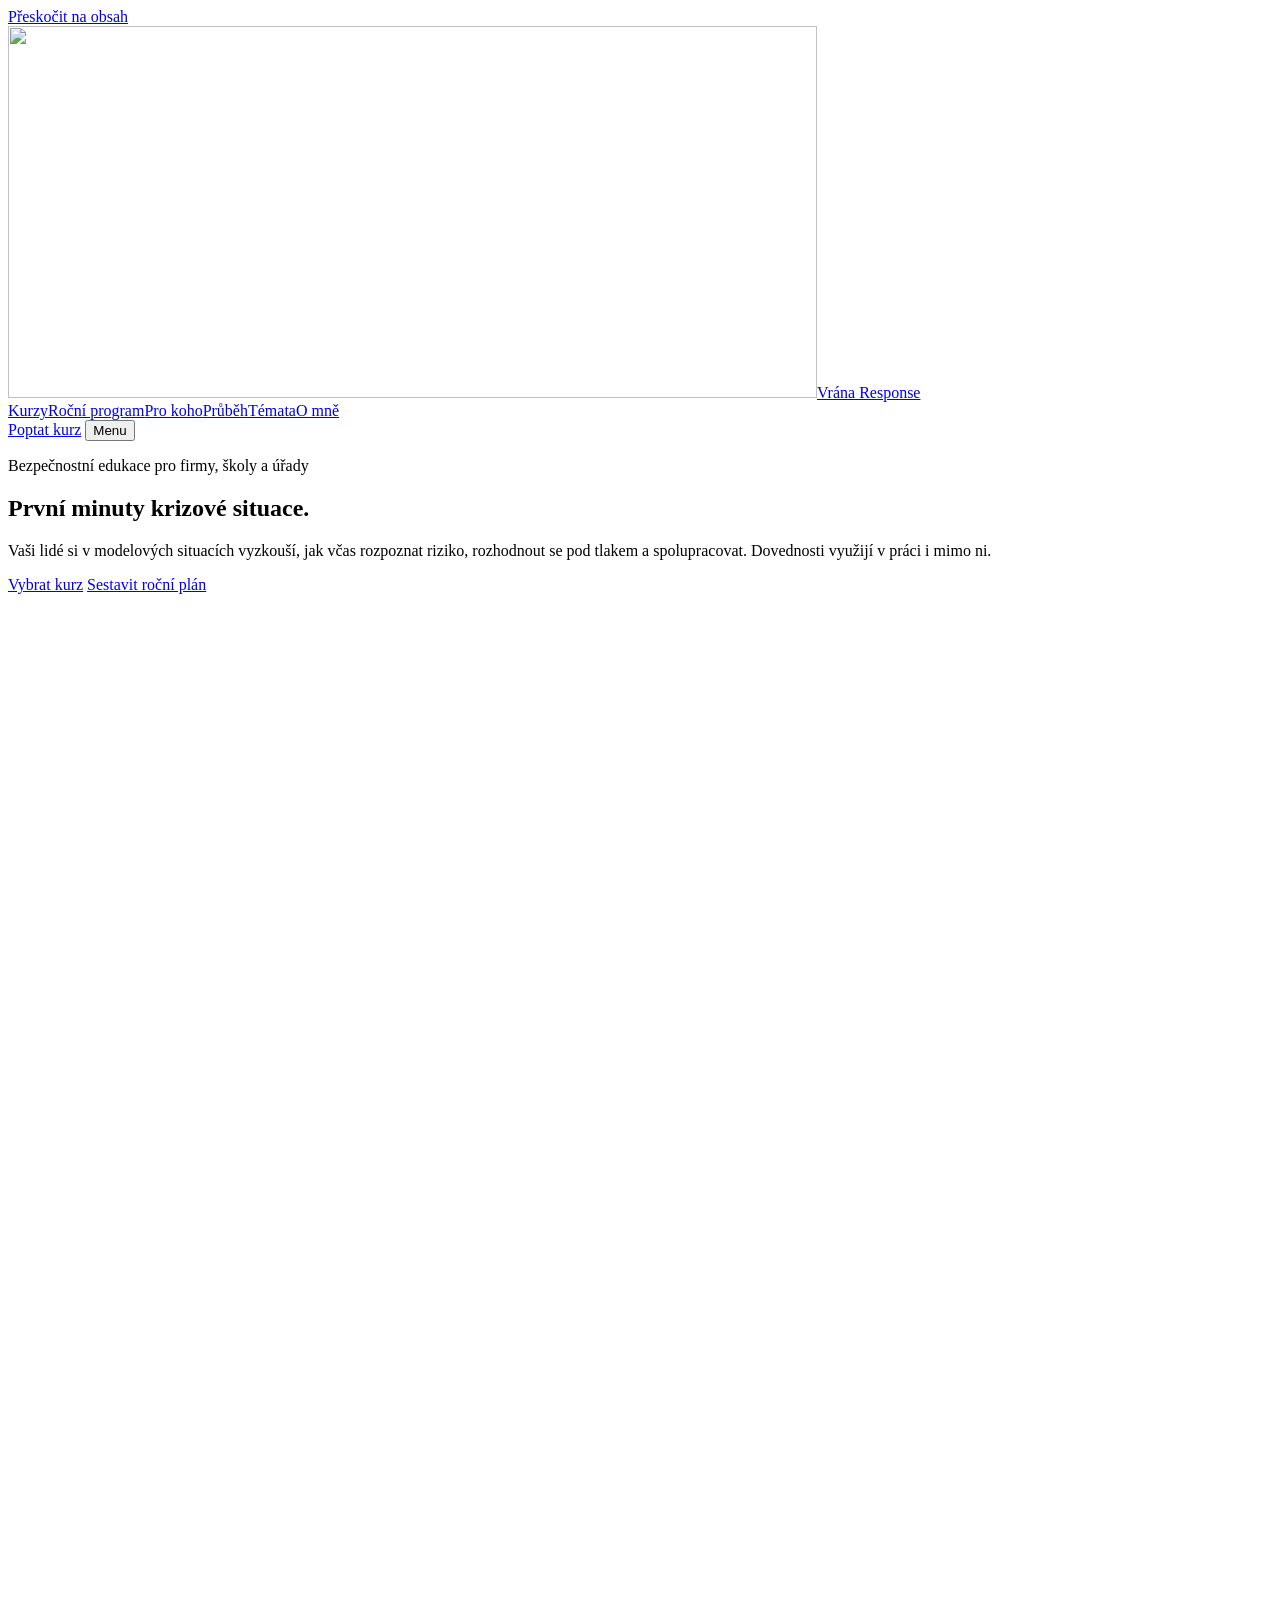
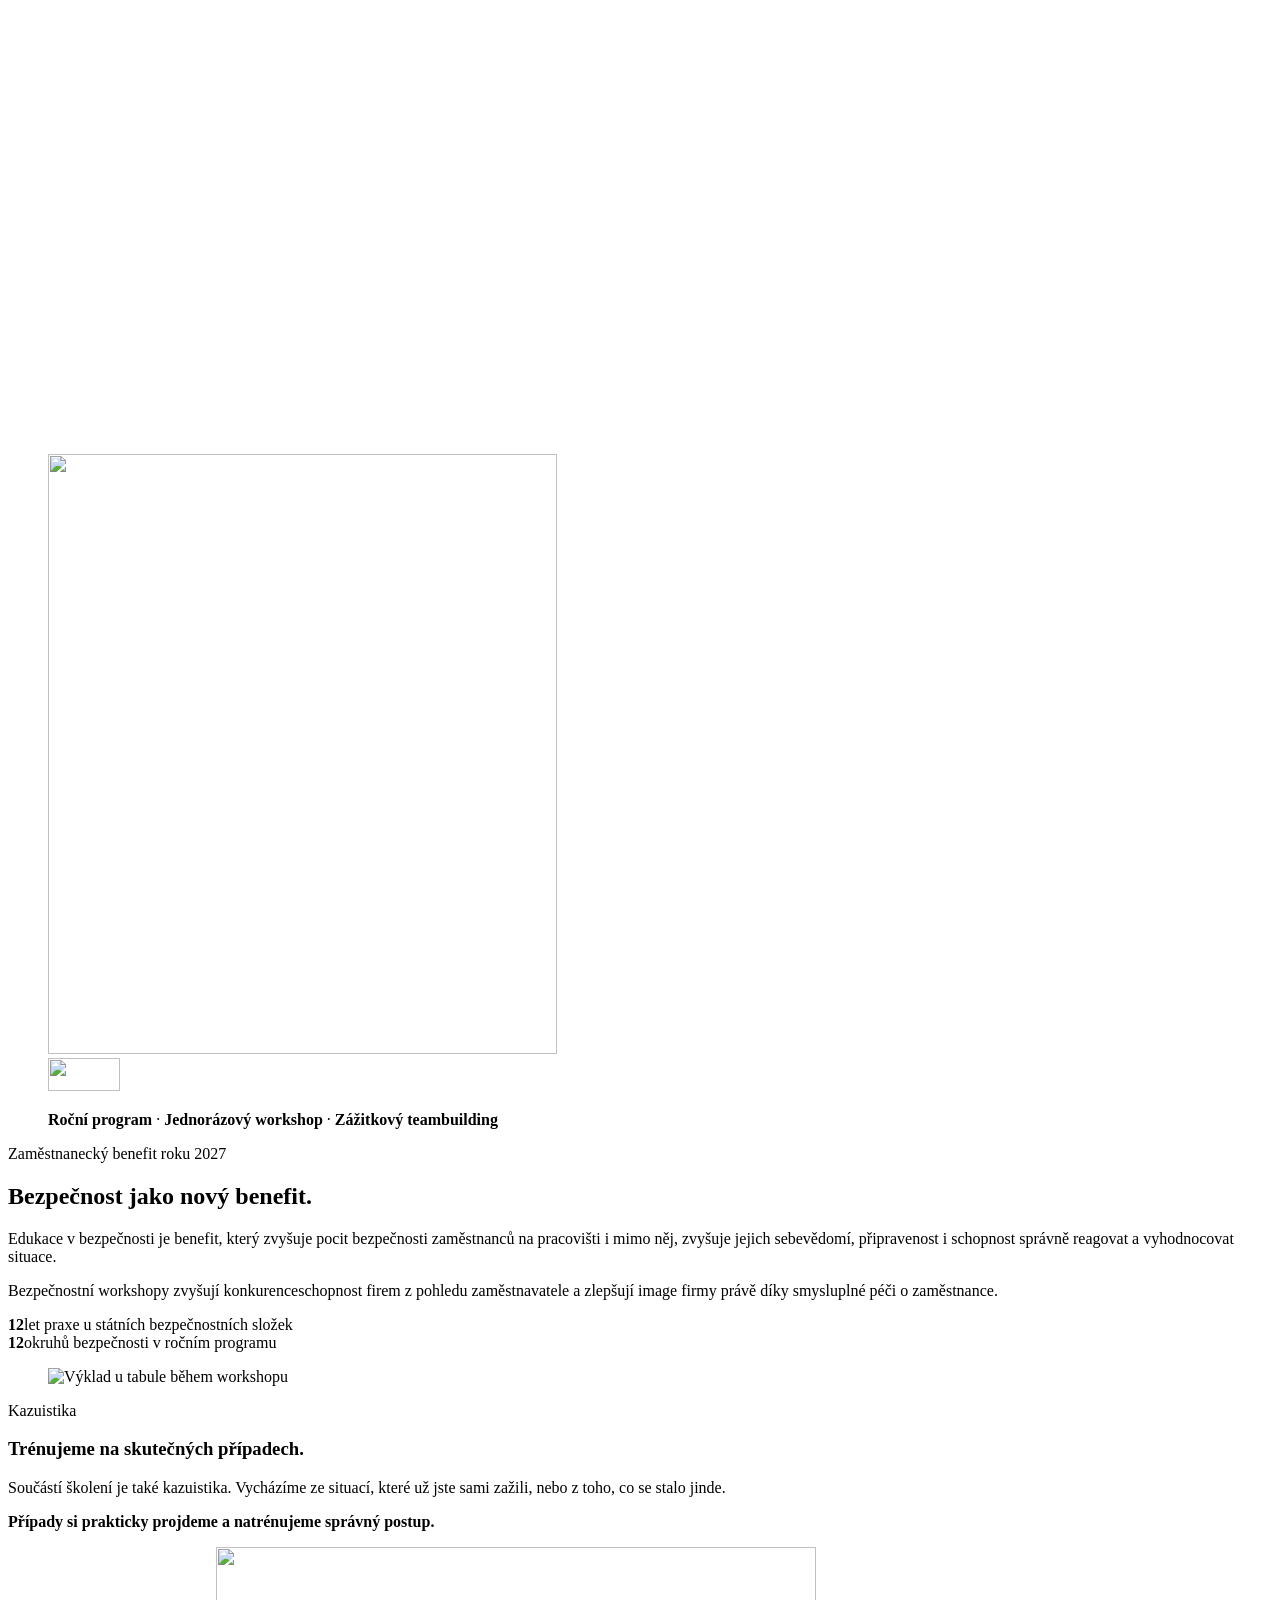
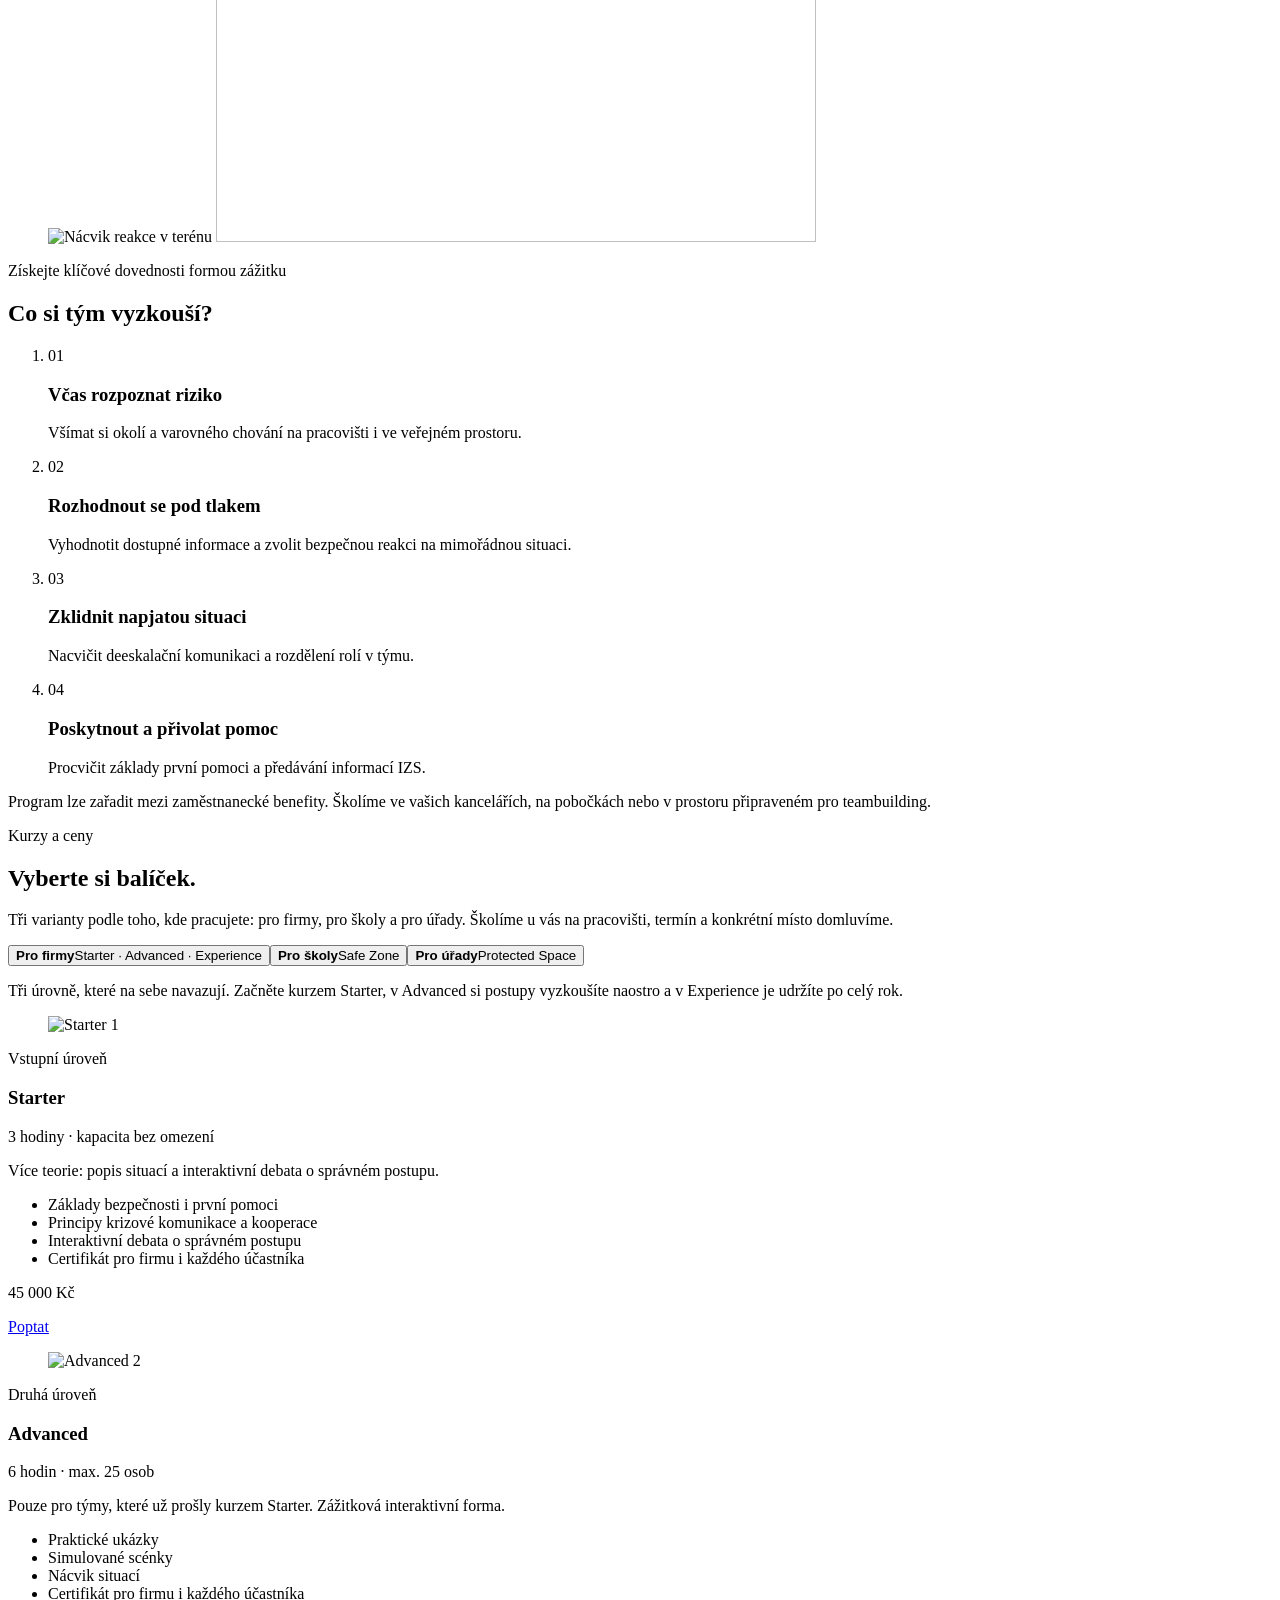
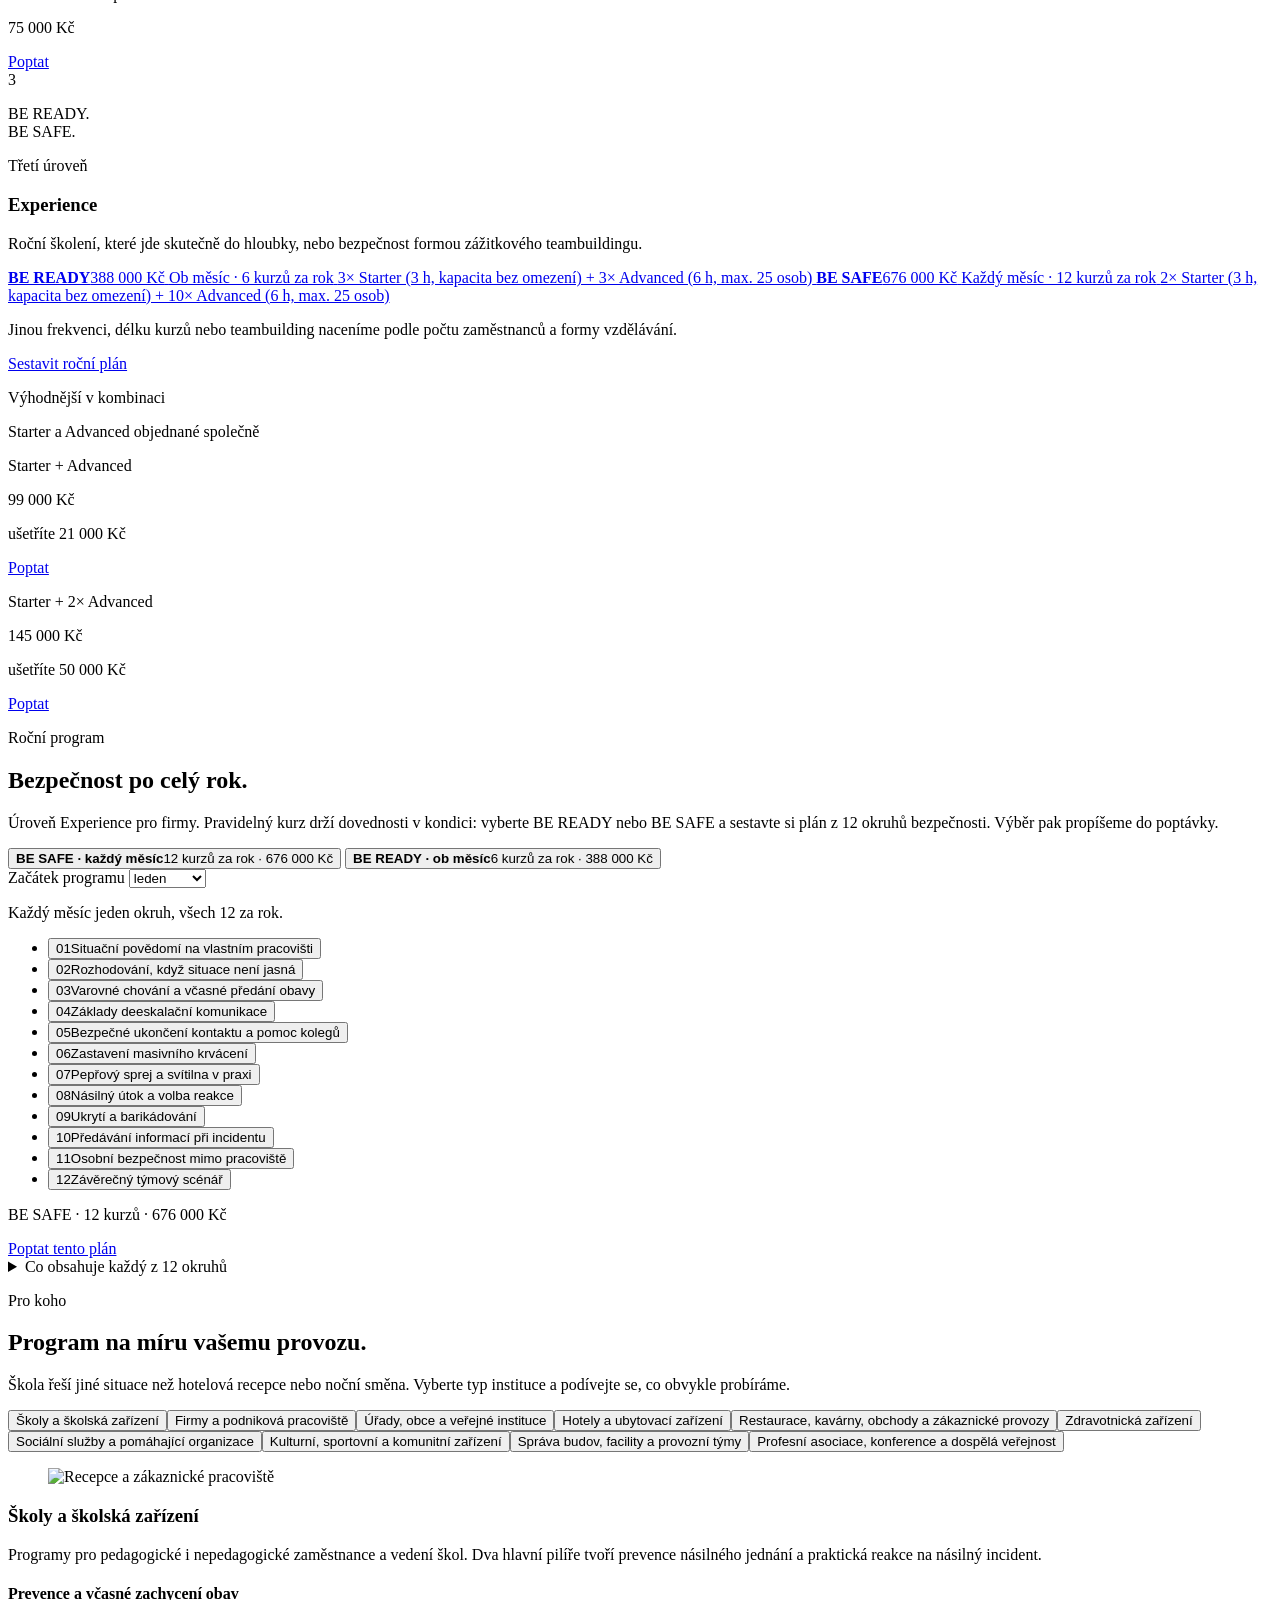
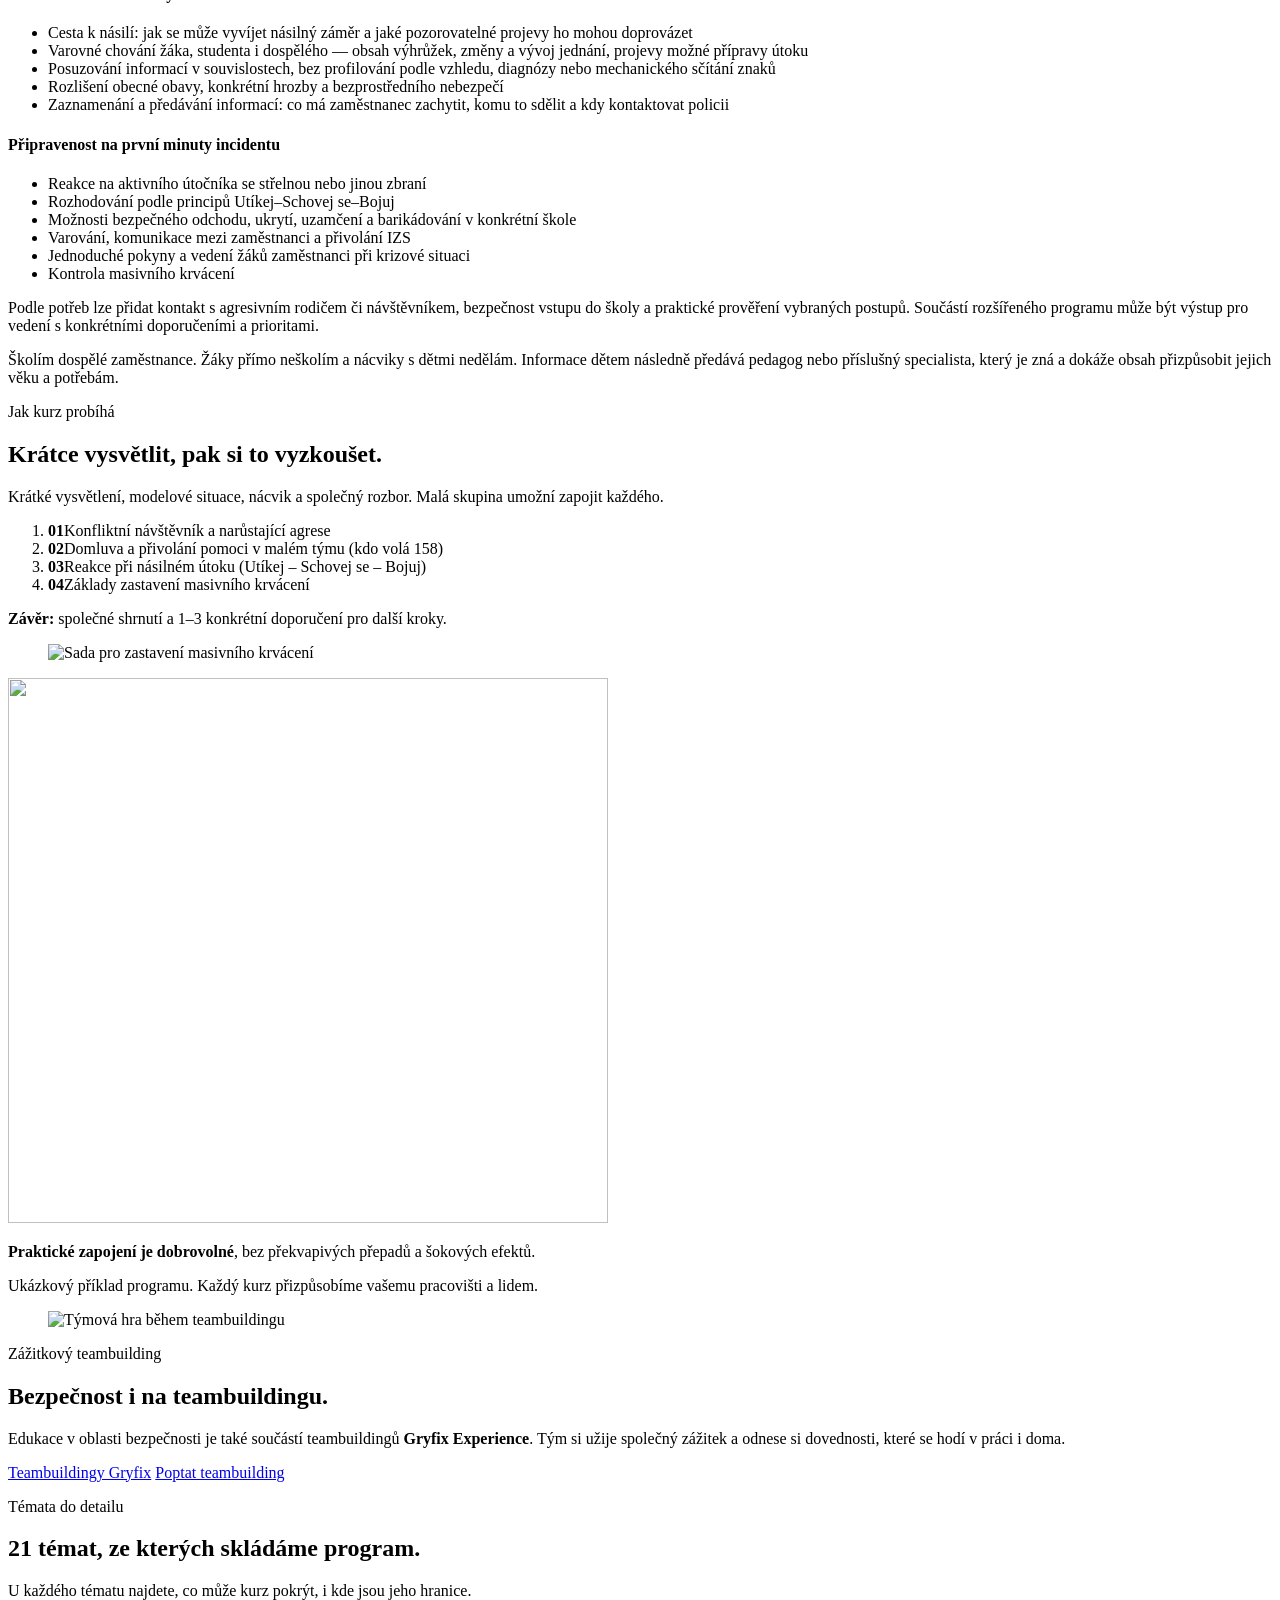
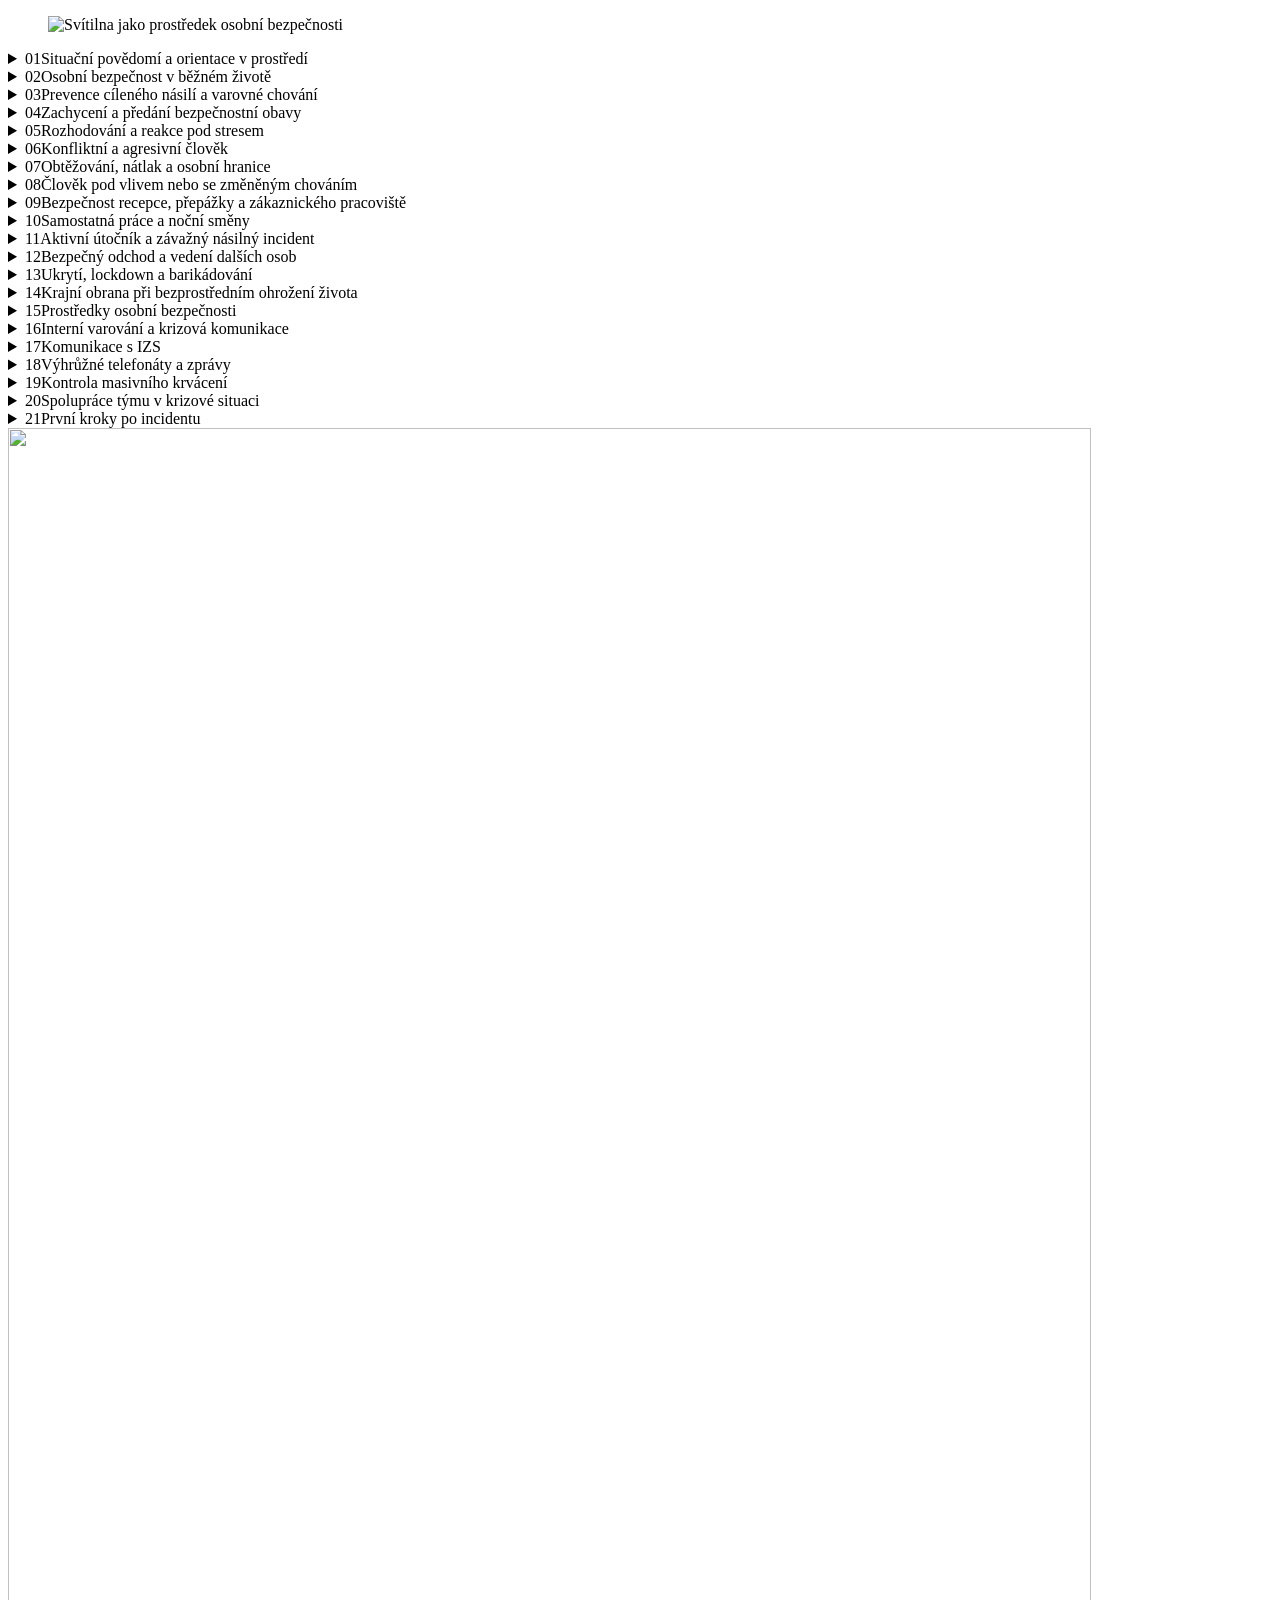
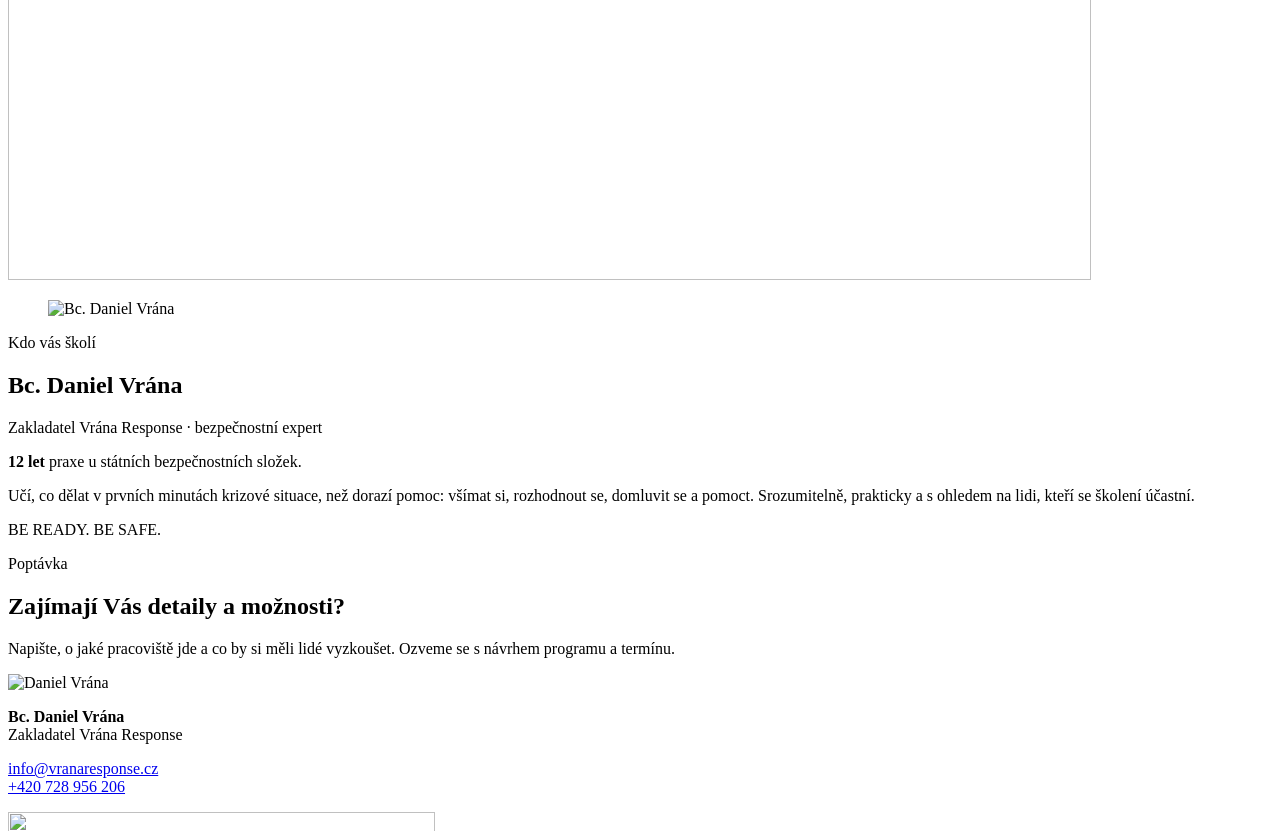
==== index.html @ fc4e44df "build 2026-11-21 16:36" ====
<!doctype html>
<html lang="cs">
<head>
<meta charset="utf-8">
<meta name="viewport" content="width=device-width, initial-scale=1">
<title>Vrána Response – bezpečnostní workshopy pro firmy, školy a úřady</title>
<meta name="description" content="Bezpečnostní workshopy a roční programy pro firmy, školy a úřady. Daniel Vrána, 12 let u státních bezpečnostních složek. První minuty krizové situace.">
<meta name="robots" content="noindex, nofollow">
<meta name="theme-color" content="#13284A">
<link rel="canonical" href="https://webhunter-navrhy.github.io/vrana-response/">
<meta property="og:type" content="website">
<meta property="og:locale" content="cs_CZ">
<meta property="og:title" content="Vrána Response – bezpečnostní workshopy pro firmy, školy a úřady">
<meta property="og:description" content="Bezpečnostní workshopy a roční programy pro firmy, školy a úřady. Daniel Vrána, 12 let u státních bezpečnostních složek. První minuty krizové situace.">
<meta property="og:url" content="https://webhunter-navrhy.github.io/vrana-response/">
<meta property="og:image" content="https://webhunter-navrhy.github.io/vrana-response/og.jpg">
<meta property="og:image:width" content="1200"><meta property="og:image:height" content="630">
<meta name="twitter:card" content="summary_large_image">
<link rel="preload" href="/vrana-response/fonts/bigshoulders-latin.woff2" as="font" type="font/woff2" crossorigin>
<link rel="preload" href="/vrana-response/fonts/bigshoulders-latin-ext.woff2" as="font" type="font/woff2" crossorigin>
<link rel="stylesheet" href="/vrana-response/css/style.css?v=35c89557ce">
<link rel="icon" href="/vrana-response/img/orlice-navy.svg" type="image/svg+xml">

<script type="application/ld+json">{"@context": "https://schema.org", "@type": "ProfessionalService", "name": "Vrána Response", "url": "https://webhunter-navrhy.github.io/vrana-response/", "description": "Bezpečnostní workshopy a roční programy pro firmy, školy a úřady. Daniel Vrána, 12 let u státních bezpečnostních složek. První minuty krizové situace.", "telephone": "+420 728 956 206", "email": "info@vranaresponse.cz", "logo": "https://webhunter-navrhy.github.io/vrana-response/img/logo.svg", "image": "https://webhunter-navrhy.github.io/vrana-response/og.jpg"}</script>
</head>
<body>
<a class="skip" href="#obsah">Přeskočit na obsah</a>
<header class="hlavicka">
  <div class="hlavicka-pruh">
    <a href="/vrana-response/" class="logo" aria-label="Vrána Response – úvod"><img src="/vrana-response/img/orlice-navy.svg" alt="" width="809" height="372"><span class="logo-nazev">Vrána Response</span></a>
    <nav class="menu" id="menu" aria-label="Hlavní">
      <a href="#kurzy">Kurzy</a><a href="#rocni-program">Roční program</a><a href="#pro-koho">Pro koho</a><a href="#prubeh">Průběh</a><a href="#temata">Témata</a><a href="#daniel">O mně</a>
    </nav>
    <a class="tl tl-mini" href="#poptavka"><span>Poptat kurz</span><i aria-hidden="true"></i></a>
    <button class="menu-tl" aria-expanded="false" aria-controls="menu"><span></span><span></span><span class="sr">Menu</span></button>
  </div>
</header>
<main id="obsah">



<section class="uvod">
  <div class="wrap uvod-mrizka">
    <div class="uvod-text">
      <p class="stitek">Bezpečnostní edukace pro firmy, školy a úřady</p>
      <h1>První minuty krizové situace<span class="tecka">.</span></h1>
      <p class="perex">Vaši lidé si v modelových situacích vyzkouší, jak včas rozpoznat riziko, rozhodnout se pod tlakem a&nbsp;spolupracovat. Dovednosti využijí v práci i mimo ni.</p>
      <div class="tlacitka">
        <a class="tl" href="#kurzy"><span>Vybrat kurz</span><i aria-hidden="true"></i></a>
        <a class="tl tl-obrys" href="#rocni-program"><span>Sestavit roční plán</span><i aria-hidden="true"></i></a>
      </div>
    </div>
    <figure class="uvod-foto">
      <img src="/vrana-response/img/skupina-nacvik-1920.webp" srcset="/vrana-response/img/skupina-nacvik-640.webp 640w, /vrana-response/img/skupina-nacvik-1280.webp 1280w, /vrana-response/img/skupina-nacvik-1920.webp 1920w" sizes="(min-width: 980px) 52vw, 100vw" width="1920" height="1440" alt="Skupina zaměstnanců při nácviku krizové situace" loading="eager" fetchpriority="high" decoding="async">
      <img class="uvod-sipka" src="/vrana-response/img/sipka-limetka.webp" alt="" width="509" height="600">
      <figcaption class="uvod-karta">
        <img src="/vrana-response/img/orlice.svg" alt="" width="72" height="33">
        <p><b>Roční program</b> · <b>Jednorázový workshop</b> · <b>Zážitkový teambuilding</b></p>
      </figcaption>
    </figure>
  </div>
</section>


<section class="benefit" id="benefit">
  <div class="wrap">
    <div class="benefit-mrizka">
      <div>
        <p class="stitek">Zaměstnanecký benefit roku 2027</p>
        <h2>Bezpečnost jako nový benefit<span class="tecka">.</span></h2>
      </div>
      <div class="benefit-text">
        <p>Edukace v bezpečnosti je benefit, který zvyšuje pocit bezpečnosti zaměstnanců na pracovišti i&nbsp;mimo něj, zvyšuje jejich sebevědomí, připravenost i&nbsp;schopnost správně reagovat a&nbsp;vyhodnocovat situace.</p>
        <p>Bezpečnostní workshopy zvyšují konkurenceschopnost firem z&nbsp;pohledu zaměstnavatele a&nbsp;zlepšují image firmy právě díky smysluplné péči o&nbsp;zaměstnance.</p>
      </div>
    </div>
    <div class="pruh">
      <div class="pruh-cislo"><b>12</b><span>let praxe u&nbsp;státních bezpečnostních složek</span></div>
      <div class="pruh-cislo"><b>12</b><span>okruhů bezpečnosti v&nbsp;ročním programu</span></div>
      <figure class="pruh-foto"><img src="/vrana-response/img/workshop-tabule-1920.webp" srcset="/vrana-response/img/workshop-tabule-640.webp 640w, /vrana-response/img/workshop-tabule-1280.webp 1280w, /vrana-response/img/workshop-tabule-1920.webp 1920w" sizes="(min-width: 980px) 30vw, 100vw" width="1920" height="1080" alt="Výklad u tabule během workshopu" loading="lazy" decoding="async"></figure>
    </div>
    <div class="kazuistika">
      <div class="kazuistika-hlava">
        <p class="stitek">Kazuistika</p>
        <h3>Trénujeme na skutečných případech<span class="tecka">.</span></h3>
      </div>
      <div class="kazuistika-text">
        <p>Součástí školení je také kazuistika. Vycházíme ze situací, které už jste sami zažili, nebo z&nbsp;toho, co se stalo jinde.</p>
        <p><b>Případy si prakticky projdeme a&nbsp;natrénujeme správný postup.</b></p>
      </div>
  </div>
</section>


<section class="tym">
  <div class="wrap tym-mrizka">
    <figure class="tym-foto">
      <img src="/vrana-response/img/venku-nacvik-1920.webp" srcset="/vrana-response/img/venku-nacvik-640.webp 640w, /vrana-response/img/venku-nacvik-1280.webp 1280w, /vrana-response/img/venku-nacvik-1920.webp 1920w" sizes="(min-width: 980px) 44vw, 100vw" width="1920" height="1280" alt="Nácvik reakce v terénu" loading="lazy" decoding="async">
      <img class="tym-kridlo" src="/vrana-response/img/kridlo.webp" alt="" width="600" height="295">
    </figure>
    <div class="tym-text">
      <p class="stitek">Získejte klíčové dovednosti formou zážitku</p>
      <h2>Co si tým vyzkouší?</h2>
      <ol class="ukoly">
        <li><span class="ukol-c">01</span><div><h3>Včas rozpoznat riziko</h3><p>Všímat si okolí a&nbsp;varovného chování na pracovišti i&nbsp;ve veřejném prostoru.</p></div></li>
        <li><span class="ukol-c">02</span><div><h3>Rozhodnout se pod tlakem</h3><p>Vyhodnotit dostupné informace a&nbsp;zvolit bezpečnou reakci na mimořádnou situaci.</p></div></li>
        <li><span class="ukol-c">03</span><div><h3>Zklidnit napjatou situaci</h3><p>Nacvičit deeskalační komunikaci a&nbsp;rozdělení rolí v&nbsp;týmu.</p></div></li>
        <li><span class="ukol-c">04</span><div><h3>Poskytnout a přivolat pomoc</h3><p>Procvičit základy první pomoci a&nbsp;předávání informací IZS.</p></div></li>
      </ol>
      <p class="pozn">Program lze zařadit mezi zaměstnanecké benefity. Školíme ve vašich kancelářích, na pobočkách nebo v&nbsp;prostoru připraveném pro teambuilding.</p>
    </div>
  </div>
</section>


<section class="kurzy" id="kurzy">
  <div class="wrap">
    <div class="hlava-sekce">
      <div>
        <p class="stitek">Kurzy a ceny</p>
        <h2>Vyberte si balíček<span class="tecka">.</span></h2>
      </div>
      <p>Tři varianty podle toho, kde pracujete: pro firmy, pro školy a&nbsp;pro úřady. Školíme u&nbsp;vás na pracovišti, termín a&nbsp;konkrétní místo domluvíme.</p>
    </div>

    <div class="varianty" role="tablist" aria-label="Pro koho je balíček">
      <button type="button" role="tab" id="vt-firmy" aria-controls="vp-firmy" aria-selected="true" ><b>Pro firmy</b><span>Starter · Advanced · Experience</span></button><button type="button" role="tab" id="vt-skoly" aria-controls="vp-skoly" aria-selected="false" tabindex="-1"><b>Pro školy</b><span>Safe Zone</span></button><button type="button" role="tab" id="vt-urady" aria-controls="vp-urady" aria-selected="false" tabindex="-1"><b>Pro úřady</b><span>Protected Space</span></button>
    </div>

    
    <div class="varianta" role="tabpanel" id="vp-firmy" aria-labelledby="vt-firmy" >
      
      <p class="varianta-uvod">Tři úrovně, které na sebe navazují. Začněte kurzem Starter, v Advanced si postupy vyzkoušíte naostro a v Experience je udržíte po celý rok.</p>
      <div class="balicky">
        
        <article class="balicek">
          <figure class="balicek-foto">
            <img src="/vrana-response/img/workshop-flipchart-1920.webp" srcset="/vrana-response/img/workshop-flipchart-640.webp 640w, /vrana-response/img/workshop-flipchart-1280.webp 1280w, /vrana-response/img/workshop-flipchart-1920.webp 1920w" sizes="(min-width: 980px) 31vw, (min-width: 700px) 50vw, 100vw" width="1920" height="1440" alt="Starter" loading="lazy" decoding="async">
            <span class="balicek-kod">1</span>
          </figure>
          <div class="balicek-telo">
            <p class="balicek-uroven">Vstupní úroveň</p>
            <h3>Starter</h3>
            <p class="balicek-delka">3 hodiny · kapacita bez omezení</p>
            <p>Více teorie: popis situací a interaktivní debata o správném postupu.</p>
            <ul><li>Základy bezpečnosti i první pomoci</li><li>Principy krizové komunikace a kooperace</li><li>Interaktivní debata o správném postupu</li><li>Certifikát pro firmu i každého účastníka</li></ul>
            <div class="balicek-pata">
              <p class="cena">45 000&nbsp;Kč</p>
              <a class="tl tl-mini" href="#poptavka" data-zajem="Firmy · Starter"><span>Poptat</span><i aria-hidden="true"></i></a>
            </div>
          </div>
        </article>
        
        <article class="balicek">
          <figure class="balicek-foto">
            <img src="/vrana-response/img/nacvik-kpr-1920.webp" srcset="/vrana-response/img/nacvik-kpr-640.webp 640w, /vrana-response/img/nacvik-kpr-1280.webp 1280w, /vrana-response/img/nacvik-kpr-1920.webp 1920w" sizes="(min-width: 980px) 31vw, (min-width: 700px) 50vw, 100vw" width="1920" height="1440" alt="Advanced" loading="lazy" decoding="async">
            <span class="balicek-kod">2</span>
          </figure>
          <div class="balicek-telo">
            <p class="balicek-uroven">Druhá úroveň</p>
            <h3>Advanced</h3>
            <p class="balicek-delka">6 hodin · max. 25 osob</p>
            <p>Pouze pro týmy, které už prošly kurzem Starter. Zážitková interaktivní forma.</p>
            <ul><li>Praktické ukázky</li><li>Simulované scénky</li><li>Nácvik situací</li><li>Certifikát pro firmu i každého účastníka</li></ul>
            <div class="balicek-pata">
              <p class="cena">75 000&nbsp;Kč</p>
              <a class="tl tl-mini" href="#poptavka" data-zajem="Firmy · Advanced"><span>Poptat</span><i aria-hidden="true"></i></a>
            </div>
          </div>
        </article>
        
        
        <article class="balicek balicek-hlavni">
          <div class="balicek-deska">
            <span class="balicek-kod">3</span>
            <p class="deska-heslo">BE READY.<br><span>BE SAFE.</span></p>
          </div>
          <div class="balicek-telo">
            <p class="balicek-uroven">Třetí úroveň</p>
            <h3>Experience</h3>
            <p>Roční školení, které jde skutečně do hloubky, nebo bezpečnost formou zážitkového teambuildingu.</p>
            <div class="rocni-programy">
              
              <a class="rp" href="#rocni-program" data-zajem="Roční školení BE READY" data-rezim-cil="6">
                <span class="rp-hlava"><b>BE READY</b><span class="rp-cena">388 000&nbsp;Kč</span></span>
                <span class="rp-tempo">Ob měsíc · 6 kurzů za rok</span>
                <span class="rp-slozeni">3× Starter (3 h, kapacita bez omezení) + 3× Advanced (6 h, max. 25 osob)</span>
              </a>
              
              <a class="rp" href="#rocni-program" data-zajem="Roční školení BE SAFE" data-rezim-cil="12">
                <span class="rp-hlava"><b>BE SAFE</b><span class="rp-cena">676 000&nbsp;Kč</span></span>
                <span class="rp-tempo">Každý měsíc · 12 kurzů za rok</span>
                <span class="rp-slozeni">2× Starter (3 h, kapacita bez omezení) + 10× Advanced (6 h, max. 25 osob)</span>
              </a>
              
            </div>
            <p class="balicek-pozn">Jinou frekvenci, délku kurzů nebo teambuilding naceníme podle počtu zaměstnanců a formy vzdělávání.</p>
            <div class="balicek-pata">
              <a class="tl tl-mini tl-tmave" href="#rocni-program"><span>Sestavit roční plán</span><i aria-hidden="true"></i></a>
            </div>
          </div>
        </article>
      </div>
      <div class="kombinace">
        <div class="kombinace-hlava">
          <p class="kombinace-nadpis">Výhodnější v&nbsp;kombinaci</p>
          <p>Starter a&nbsp;Advanced objednané společně</p>
        </div>
        
        <div class="kombinace-polozka">
          <p class="kombinace-nazev">Starter + Advanced</p>
          <p class="cena">99 000&nbsp;Kč</p>
          <p class="kombinace-uspora">ušetříte 21 000&nbsp;Kč</p>
          <a class="tl tl-mini tl-tmave" href="#poptavka" data-zajem="Firmy · Starter + Advanced"><span>Poptat</span><i aria-hidden="true"></i></a>
        </div>
        
        <div class="kombinace-polozka">
          <p class="kombinace-nazev">Starter + 2× Advanced</p>
          <p class="cena">145 000&nbsp;Kč</p>
          <p class="kombinace-uspora">ušetříte 50 000&nbsp;Kč</p>
          <a class="tl tl-mini tl-tmave" href="#poptavka" data-zajem="Firmy · Starter + 2× Advanced"><span>Poptat</span><i aria-hidden="true"></i></a>
        </div>
        
      </div>
      
    </div>
    
    <div class="varianta" role="tabpanel" id="vp-skoly" aria-labelledby="vt-skoly" hidden>
      
      
      <article class="kurz-jeden">
        <figure class="kurz-foto"><img src="/vrana-response/img/unikovy-vychod-1920.webp" srcset="/vrana-response/img/unikovy-vychod-640.webp 640w, /vrana-response/img/unikovy-vychod-1280.webp 1280w, /vrana-response/img/unikovy-vychod-1920.webp 1920w" sizes="(min-width: 980px) 40vw, 100vw" width="1920" height="2880" alt="Safe Zone" loading="lazy" decoding="async"></figure>
        <div class="kurz-telo">
          <p class="balicek-uroven">Pro zaměstnance škol</p>
          <h3>Safe Zone</h3>
          <p class="balicek-delka">5–6 hodin · až 25 osob</p>
          <p class="kurz-popis">Jednorázový kurz pro zaměstnance škol kombinující teorii a praktický nácvik situací.</p>
          <ul><li>Teorie i praktický nácvik situací</li><li>Pro pedagogické i nepedagogické zaměstnance a vedení</li><li>Program podle prostor a provozu vaší školy</li></ul>
          <div class="kurz-ceny">
            
            <div class="kurz-cena">
              <p class="kurz-cena-n">1 kurz</p>
              <p class="cena">1 400&nbsp;Kč</p>
              <p class="kurz-cena-j">za osobu</p>
            </div>
            
            <div class="kurz-cena kurz-cena-vyhodna">
              <p class="kurz-cena-n">2 kurzy</p>
              <p class="cena">1 100&nbsp;Kč</p>
              <p class="kurz-cena-j">za osobu a kurz</p>
            </div>
            
          </div>
          <a class="tl" href="#poptavka" data-zajem="Školy · Safe Zone"><span>Poptat Safe Zone</span><i aria-hidden="true"></i></a>
        </div>
      </article>
      
    </div>
    
    <div class="varianta" role="tabpanel" id="vp-urady" aria-labelledby="vt-urady" hidden>
      
      
      <article class="kurz-jeden">
        <figure class="kurz-foto"><img src="/vrana-response/img/recepce-prazdna-1920.webp" srcset="/vrana-response/img/recepce-prazdna-640.webp 640w, /vrana-response/img/recepce-prazdna-1280.webp 1280w, /vrana-response/img/recepce-prazdna-1920.webp 1920w" sizes="(min-width: 980px) 40vw, 100vw" width="1920" height="1163" alt="Protected Space" loading="lazy" decoding="async"></figure>
        <div class="kurz-telo">
          <p class="balicek-uroven">Pro zaměstnance úřadů</p>
          <h3>Protected Space</h3>
          <p class="balicek-delka">5–6 hodin · až 25 osob</p>
          <p class="kurz-popis">Jednorázový kurz pro zaměstnance úřadů kombinující teorii a praktický nácvik situací.</p>
          <ul><li>Teorie i praktický nácvik situací</li><li>Kontakt s veřejností, přepážky a podatelny</li><li>Program podle prostor a provozu vašeho úřadu</li></ul>
          <div class="kurz-ceny">
            
            <div class="kurz-cena">
              <p class="kurz-cena-n">1 kurz</p>
              <p class="cena">1 500&nbsp;Kč</p>
              <p class="kurz-cena-j">za osobu</p>
            </div>
            
            <div class="kurz-cena kurz-cena-vyhodna">
              <p class="kurz-cena-n">2 kurzy</p>
              <p class="cena">1 200&nbsp;Kč</p>
              <p class="kurz-cena-j">za osobu a kurz</p>
            </div>
            
          </div>
          <a class="tl" href="#poptavka" data-zajem="Úřady · Protected Space"><span>Poptat Protected Space</span><i aria-hidden="true"></i></a>
        </div>
      </article>
      
    </div>
    
  </div>
</section>


<section class="rocni" id="rocni-program">
  <div class="wrap">
    <div class="hlava-sekce">
      <div>
        <p class="stitek">Roční program</p>
        <h2>Bezpečnost po celý rok<span class="tecka">.</span></h2>
      </div>
      <p>Úroveň Experience pro firmy. Pravidelný kurz drží dovednosti v&nbsp;kondici: vyberte BE READY nebo BE SAFE a&nbsp;sestavte si plán z&nbsp;12&nbsp;okruhů bezpečnosti. Výběr pak propíšeme do poptávky.</p>
    </div>

    <div class="planovac" data-planovac>
      <div class="plan-ovladani">
        <div class="prepinac" role="radiogroup" aria-label="Tempo ročního programu">
          <button type="button" role="radio" aria-checked="true" data-rezim="12"><b>BE SAFE · každý měsíc</b><span>12 kurzů za rok · 676&nbsp;000&nbsp;Kč</span></button>
          <button type="button" role="radio" aria-checked="false" data-rezim="6"><b>BE READY · ob měsíc</b><span>6 kurzů za rok · 388&nbsp;000&nbsp;Kč</span></button>
        </div>
        <label class="plan-start">Začátek programu
          <select data-start>
            <option value="0">leden</option><option value="1">únor</option><option value="2">březen</option><option value="3">duben</option><option value="4">květen</option><option value="5">červen</option><option value="6">červenec</option><option value="7">srpen</option><option value="8">září</option><option value="9">říjen</option><option value="10">listopad</option><option value="11">prosinec</option>
          </select>
        </label>
      </div>

      <div class="plan-telo">
        <ol class="plan-mesice" data-mesice aria-live="polite"></ol>
        <aside class="plan-okruhy">
          <p class="plan-napoveda" data-napoveda>Každý měsíc jeden okruh, všech 12 za rok.</p>
          <ul class="okruhy" data-okruhy>
            
            <li><button type="button" class="okruh" data-c="1" aria-pressed="true"><span class="okruh-c">01</span><span class="okruh-n">Situační povědomí na vlastním pracovišti</span></button></li>
            
            <li><button type="button" class="okruh" data-c="2" aria-pressed="true"><span class="okruh-c">02</span><span class="okruh-n">Rozhodování, když situace není jasná</span></button></li>
            
            <li><button type="button" class="okruh" data-c="3" aria-pressed="true"><span class="okruh-c">03</span><span class="okruh-n">Varovné chování a včasné předání obavy</span></button></li>
            
            <li><button type="button" class="okruh" data-c="4" aria-pressed="true"><span class="okruh-c">04</span><span class="okruh-n">Základy deeskalační komunikace</span></button></li>
            
            <li><button type="button" class="okruh" data-c="5" aria-pressed="true"><span class="okruh-c">05</span><span class="okruh-n">Bezpečné ukončení kontaktu a pomoc kolegů</span></button></li>
            
            <li><button type="button" class="okruh" data-c="6" aria-pressed="true"><span class="okruh-c">06</span><span class="okruh-n">Zastavení masivního krvácení</span></button></li>
            
            <li><button type="button" class="okruh" data-c="7" aria-pressed="true"><span class="okruh-c">07</span><span class="okruh-n">Pepřový sprej a svítilna v praxi</span></button></li>
            
            <li><button type="button" class="okruh" data-c="8" aria-pressed="true"><span class="okruh-c">08</span><span class="okruh-n">Násilný útok a volba reakce</span></button></li>
            
            <li><button type="button" class="okruh" data-c="9" aria-pressed="true"><span class="okruh-c">09</span><span class="okruh-n">Ukrytí a barikádování</span></button></li>
            
            <li><button type="button" class="okruh" data-c="10" aria-pressed="true"><span class="okruh-c">10</span><span class="okruh-n">Předávání informací při incidentu</span></button></li>
            
            <li><button type="button" class="okruh" data-c="11" aria-pressed="true"><span class="okruh-c">11</span><span class="okruh-n">Osobní bezpečnost mimo pracoviště</span></button></li>
            
            <li><button type="button" class="okruh" data-c="12" aria-pressed="true"><span class="okruh-c">12</span><span class="okruh-n">Závěrečný týmový scénář</span></button></li>
            
          </ul>
        </aside>
      </div>

      <div class="plan-pata">
        <p class="plan-souhrn" data-souhrn>BE SAFE · 12 kurzů · 676&nbsp;000&nbsp;Kč</p>
        <a class="tl" href="#poptavka" data-poptat-plan><span>Poptat tento plán</span><i aria-hidden="true"></i></a>
      </div>
    </div>

    <details class="okruhy-detail">
      <summary>Co obsahuje každý z&nbsp;12 okruhů</summary>
      <ol>
        <li><b>Situační povědomí na vlastním pracovišti</b><p>Prohlídka kanceláří a okolí, možnosti odchodu, dostupná pomoc. Rozhodování nad konkrétní hrozbou.</p></li><li><b>Rozhodování, když situace není jasná</b><p>Práce s neúplnými informacemi. Co je skutečnost, co domněnka a kdy musím změnit původní rozhodnutí.</p></li><li><b>Varovné chování a včasné předání obavy</b><p>Konkrétní výroky, změny a souvislosti. Jak obavu zaznamenat a předat, kdy přivolat okamžitou pomoc.</p></li><li><b>Základy deeskalační komunikace</b><p>Naslouchání, hlas, formulace, hranice a rozpoznání okamžiku, kdy další rozhovor není bezpečný.</p></li><li><b>Bezpečné ukončení kontaktu a pomoc kolegů</b><p>Týmový nácvik: kdo komunikuje, kdo přivolává pomoc a kdo pomáhá ostatním odejít.</p></li><li><b>Zastavení masivního krvácení</b><p>Praktický nácvik přímého tlaku, tamponády vhodné rány a turniketu.</p></li><li><b>Pepřový sprej a svítilna v praxi</b><p>Manipulace s inertním sprejem, rozhodování o použití, dostupnost prostředku a jeho limity. Orientace se svítilnou.</p></li><li><b>Násilný útok a volba reakce</b><p>Utíkej–Schovej se–Bojuj podle konkrétních podmínek. Několik navazujících rozhodnutí při měnící se situaci.</p></li><li><b>Ukrytí a barikádování</b><p>Praktické prověření postupu ve schválené místnosti podle konkrétních dveří a vybavení.</p></li><li><b>Předávání informací při incidentu</b><p>Interní varování, jasné úkoly, ověření porozumění a simulovaná komunikace s IZS.</p></li><li><b>Osobní bezpečnost mimo pracoviště</b><p>Použití naučených postupů v MHD, restauraci nebo při cestě k autu.</p></li><li><b>Závěrečný týmový scénář</b><p>Propojení vybraných dovedností, rozbor a opakování problematické části.</p></li>
      </ol>
    </details>
  </div>
  <script type="application/json" id="okruhy-data">[{"c": 1, "nazev": "Situa\u010dn\u00ed pov\u011bdom\u00ed na vlastn\u00edm pracovi\u0161ti", "popis": "Prohl\u00eddka kancel\u00e1\u0159\u00ed a okol\u00ed, mo\u017enosti odchodu, dostupn\u00e1 pomoc. Rozhodov\u00e1n\u00ed nad konkr\u00e9tn\u00ed hrozbou."}, {"c": 2, "nazev": "Rozhodov\u00e1n\u00ed, kdy\u017e situace nen\u00ed jasn\u00e1", "popis": "Pr\u00e1ce s ne\u00fapln\u00fdmi informacemi. Co je skute\u010dnost, co domn\u011bnka a kdy mus\u00edm zm\u011bnit p\u016fvodn\u00ed rozhodnut\u00ed."}, {"c": 3, "nazev": "Varovn\u00e9 chov\u00e1n\u00ed a v\u010dasn\u00e9 p\u0159ed\u00e1n\u00ed obavy", "popis": "Konkr\u00e9tn\u00ed v\u00fdroky, zm\u011bny a souvislosti. Jak obavu zaznamenat a p\u0159edat, kdy p\u0159ivolat okam\u017eitou pomoc."}, {"c": 4, "nazev": "Z\u00e1klady deeskala\u010dn\u00ed komunikace", "popis": "Naslouch\u00e1n\u00ed, hlas, formulace, hranice a rozpozn\u00e1n\u00ed okam\u017eiku, kdy dal\u0161\u00ed rozhovor nen\u00ed bezpe\u010dn\u00fd."}, {"c": 5, "nazev": "Bezpe\u010dn\u00e9 ukon\u010den\u00ed kontaktu a pomoc koleg\u016f", "popis": "T\u00fdmov\u00fd n\u00e1cvik: kdo komunikuje, kdo p\u0159ivol\u00e1v\u00e1 pomoc a kdo pom\u00e1h\u00e1 ostatn\u00edm odej\u00edt."}, {"c": 6, "nazev": "Zastaven\u00ed masivn\u00edho krv\u00e1cen\u00ed", "popis": "Praktick\u00fd n\u00e1cvik p\u0159\u00edm\u00e9ho tlaku, tampon\u00e1dy vhodn\u00e9 r\u00e1ny a turniketu."}, {"c": 7, "nazev": "Pep\u0159ov\u00fd sprej a sv\u00edtilna v praxi", "popis": "Manipulace s inertn\u00edm sprejem, rozhodov\u00e1n\u00ed o pou\u017eit\u00ed, dostupnost prost\u0159edku a jeho limity. Orientace se sv\u00edtilnou."}, {"c": 8, "nazev": "N\u00e1siln\u00fd \u00fatok a volba reakce", "popis": "Ut\u00edkej\u2013Schovej se\u2013Bojuj podle konkr\u00e9tn\u00edch podm\u00ednek. N\u011bkolik navazuj\u00edc\u00edch rozhodnut\u00ed p\u0159i m\u011bn\u00edc\u00ed se situaci."}, {"c": 9, "nazev": "Ukryt\u00ed a barik\u00e1dov\u00e1n\u00ed", "popis": "Praktick\u00e9 prov\u011b\u0159en\u00ed postupu ve schv\u00e1len\u00e9 m\u00edstnosti podle konkr\u00e9tn\u00edch dve\u0159\u00ed a vybaven\u00ed."}, {"c": 10, "nazev": "P\u0159ed\u00e1v\u00e1n\u00ed informac\u00ed p\u0159i incidentu", "popis": "Intern\u00ed varov\u00e1n\u00ed, jasn\u00e9 \u00fakoly, ov\u011b\u0159en\u00ed porozum\u011bn\u00ed a simulovan\u00e1 komunikace s IZS."}, {"c": 11, "nazev": "Osobn\u00ed bezpe\u010dnost mimo pracovi\u0161t\u011b", "popis": "Pou\u017eit\u00ed nau\u010den\u00fdch postup\u016f v MHD, restauraci nebo p\u0159i cest\u011b k autu."}, {"c": 12, "nazev": "Z\u00e1v\u011bre\u010dn\u00fd t\u00fdmov\u00fd sc\u00e9n\u00e1\u0159", "popis": "Propojen\u00ed vybran\u00fdch dovednost\u00ed, rozbor a opakov\u00e1n\u00ed problematick\u00e9 \u010d\u00e1sti."}]</script>
</section>


<section class="prokoho" id="pro-koho">
  <div class="wrap">
    <div class="hlava-sekce">
      <div>
        <p class="stitek">Pro koho</p>
        <h2>Program na míru vašemu provozu<span class="tecka">.</span></h2>
      </div>
      <p>Škola řeší jiné situace než hotelová recepce nebo noční směna. Vyberte typ instituce a&nbsp;podívejte se, co obvykle probíráme.</p>
    </div>
    <div class="zalozky" role="tablist" aria-label="Typ instituce">
      <button type="button" role="tab" id="tab-1" aria-controls="panel-1" aria-selected="true" >Školy a školská zařízení</button><button type="button" role="tab" id="tab-2" aria-controls="panel-2" aria-selected="false" tabindex="-1">Firmy a podniková pracoviště</button><button type="button" role="tab" id="tab-3" aria-controls="panel-3" aria-selected="false" tabindex="-1">Úřady, obce a veřejné instituce</button><button type="button" role="tab" id="tab-4" aria-controls="panel-4" aria-selected="false" tabindex="-1">Hotely a ubytovací zařízení</button><button type="button" role="tab" id="tab-5" aria-controls="panel-5" aria-selected="false" tabindex="-1">Restaurace, kavárny, obchody a zákaznické provozy</button><button type="button" role="tab" id="tab-6" aria-controls="panel-6" aria-selected="false" tabindex="-1">Zdravotnická zařízení</button><button type="button" role="tab" id="tab-7" aria-controls="panel-7" aria-selected="false" tabindex="-1">Sociální služby a pomáhající organizace</button><button type="button" role="tab" id="tab-8" aria-controls="panel-8" aria-selected="false" tabindex="-1">Kulturní, sportovní a komunitní zařízení</button><button type="button" role="tab" id="tab-9" aria-controls="panel-9" aria-selected="false" tabindex="-1">Správa budov, facility a provozní týmy</button><button type="button" role="tab" id="tab-10" aria-controls="panel-10" aria-selected="false" tabindex="-1">Profesní asociace, konference a dospělá veřejnost</button>
    </div>
    <div class="zalozky-obsah">
      <figure class="prokoho-foto"><img src="/vrana-response/img/recepce-1920.webp" srcset="/vrana-response/img/recepce-640.webp 640w, /vrana-response/img/recepce-1280.webp 1280w, /vrana-response/img/recepce-1920.webp 1920w" sizes="(min-width: 980px) 34vw, 100vw" width="1920" height="1280" alt="Recepce a zákaznické pracoviště" loading="lazy" decoding="async"></figure>
      
      <div class="panel" role="tabpanel" id="panel-1" aria-labelledby="tab-1" >
        <h3>Školy a školská zařízení</h3>
        <p class="panel-uvod">Programy pro pedagogické i nepedagogické zaměstnance a vedení škol. Dva hlavní pilíře tvoří prevence násilného jednání a praktická reakce na násilný incident.</p>
        
        <div class="panel-skupina">
          <h4>Prevence a včasné zachycení obav</h4>
          <ul><li>Cesta k násilí: jak se může vyvíjet násilný záměr a jaké pozorovatelné projevy ho mohou doprovázet</li><li>Varovné chování žáka, studenta i dospělého — obsah výhrůžek, změny a vývoj jednání, projevy možné přípravy útoku</li><li>Posuzování informací v souvislostech, bez profilování podle vzhledu, diagnózy nebo mechanického sčítání znaků</li><li>Rozlišení obecné obavy, konkrétní hrozby a bezprostředního nebezpečí</li><li>Zaznamenání a předávání informací: co má zaměstnanec zachytit, komu to sdělit a kdy kontaktovat policii</li></ul>
        </div>
        
        <div class="panel-skupina">
          <h4>Připravenost na první minuty incidentu</h4>
          <ul><li>Reakce na aktivního útočníka se střelnou nebo jinou zbraní</li><li>Rozhodování podle principů Utíkej–Schovej se–Bojuj</li><li>Možnosti bezpečného odchodu, ukrytí, uzamčení a barikádování v konkrétní škole</li><li>Varování, komunikace mezi zaměstnanci a přivolání IZS</li><li>Jednoduché pokyny a vedení žáků zaměstnanci při krizové situaci</li><li>Kontrola masivního krvácení</li></ul>
        </div>
        
        <p class="panel-pozn">Podle potřeb lze přidat kontakt s agresivním rodičem či návštěvníkem, bezpečnost vstupu do školy a praktické prověření vybraných postupů. Součástí rozšířeného programu může být výstup pro vedení s konkrétními doporučeními a prioritami.</p><p class="panel-pozn">Školím dospělé zaměstnance. Žáky přímo neškolím a nácviky s dětmi nedělám. Informace dětem následně předává pedagog nebo příslušný specialista, který je zná a dokáže obsah přizpůsobit jejich věku a potřebám.</p>
      </div>
      
      <div class="panel" role="tabpanel" id="panel-2" aria-labelledby="tab-2" hidden>
        <h3>Firmy a podniková pracoviště</h3>
        <p class="panel-uvod">Firemní nabídka může zahrnovat odbornou přípravu na násilný incident, bezpečnost zaměstnanců při každodenní práci i praktická témata využitelná mimo zaměstnání. Zážitkový týmový program je další možnost, nikoli náhrada odborného bezpečnostního školení.</p>
        
        <div class="panel-skupina">
          <h4>Prevence násilí a krizová připravenost pracoviště</h4>
          <ul><li>Pozorovatelné varovné chování, výhrůžky a předávání bezpečnostních obav</li><li>Reakce na aktivního útočníka, včetně aktivního střelce</li><li>Principy Utíkej–Schovej se–Bojuj a jejich použití v kancelářích či dalších prostorách firmy</li><li>Bezpečný odchod, ukrytí, uzamčení a praktické barikádování</li><li>Interní varování, rozdělení rolí a komunikace s IZS</li><li>Kontrola masivního krvácení</li><li>Modelové situace podle pracoviště a stručná doporučení pro vedení</li></ul>
        </div>
        
        <div class="panel-skupina">
          <h4>Bezpečnost při práci a kontaktu s lidmi</h4>
          <ul><li>Konfliktní zákazník, návštěvník nebo jiná osoba na pracovišti</li><li>Základy deeskalace, nastavení hranic a bezpečné ukončení kontaktu</li><li>Bezpečnost recepce a zázemí zaměstnanců</li><li>Samostatná práce, směnný provoz a přivolání podpory</li><li>Prostředky osobní bezpečnosti podle pracovních rolí a pravidel firmy</li></ul>
        </div>
        
        <div class="panel-skupina">
          <h4>Osobní bezpečnost a týmové programy</h4>
          <ul><li>Situační povědomí a bezpečnost v běžném životě</li><li>Rozhodování, předávání informací a spolupráce pod tlakem</li><li>Praktické workshopy s pepřovým sprejem nebo svítilnou</li><li>Zážitkové týmové úlohy, stanoviště pro firemní dny a safety days</li><li>Navazující vzdělávání nebo dlouhodobý tematický program</li></ul>
        </div>
        
        <p class="panel-pozn">Konkrétní obsah se vybírá podle provozu a potřeb firmy. Jiný důraz bude mít kancelářský tým, recepce, provozní zaměstnanci nebo vedení.</p>
      </div>
      
      <div class="panel" role="tabpanel" id="panel-3" aria-labelledby="tab-3" hidden>
        <h3>Úřady, obce a veřejné instituce</h3>
        <p class="panel-uvod">Hlavní důraz je na bezpečnost zaměstnanců v kontaktu s veřejností a na společný postup při zhoršování situace.</p>
        
        <div class="panel-skupina">
          
          <ul><li>Rozpoznání eskalace, výhrůžek a konkrétního rizikového jednání</li><li>Konfliktní klient, nátlak, obtěžování a základy deeskalace</li><li>Nastavení hranic a okamžik, kdy jednání ukončit</li><li>Bezpečné pracovní postavení, ústupová cesta a přivolání kolegy</li><li>Bezpečnost přepážek, podatelny, recepce, kanceláří a zasedacích prostor</li><li>Výhrůžné telefonáty a zprávy, zaznamenání a předání informací</li><li>Reakce na aktivního útočníka: odchod, ukrytí, uzamčení a barikádování</li><li>Varování napříč budovou, komunikace s IZS a kontrola masivního krvácení</li></ul>
        </div>
        
        <p class="panel-pozn">Podle potřeb lze doplnit nácvik s inertním pepřovým sprejem, prohlídku pracoviště a doporučení pro vedení. Prevence násilí zde vychází především ze situací, se kterými se zaměstnanci úřadu skutečně setkávají.</p>
      </div>
      
      <div class="panel" role="tabpanel" id="panel-4" aria-labelledby="tab-4" hidden>
        <h3>Hotely a ubytovací zařízení</h3>
        <p class="panel-uvod">Programy pro recepci, obsluhu, provozní týmy a vedení. Důraz je na bezpečí zaměstnanců a hostů při zachování profesionálního přístupu.</p>
        
        <div class="panel-skupina">
          
          <ul><li>Konfliktní, agresivní nebo intoxikovaný host</li><li>Nátlak, obtěžování zaměstnanců a nerespektování osobních hranic</li><li>Základy deeskalace, ukončení kontaktu a převzetí situace kolegou</li><li>Práce s prostorem recepce, restaurace a zázemí</li><li>Samostatné a noční směny, pohyb po objektu a odchod ze směny</li><li>Ochrana přístupových prostředků a informací o hostech</li><li>Výhrůžné telefonáty a předávání informací mezi směnami</li><li>Praktické využití pepřového spreje a svítilny podle podmínek provozu</li><li>Reakce na závažný násilný incident nebo aktivního útočníka</li><li>Varování, přivolání IZS a podle rozsahu také kontrola masivního krvácení</li></ul>
        </div>
        
        <p class="panel-pozn">Scénáře lze rozlišit pro recepci, restauraci a další oddělení nebo procvičit jejich vzájemnou spolupráci.</p>
      </div>
      
      <div class="panel" role="tabpanel" id="panel-5" aria-labelledby="tab-5" hidden>
        <h3>Restaurace, kavárny, obchody a zákaznické provozy</h3>
        <p class="panel-uvod">Hlavním tématem je bezpečný kontakt se zákazníkem a ochrana personálu při konfliktu.</p>
        
        <div class="panel-skupina">
          
          <ul><li>Agresivní nebo neodbytný zákazník, intoxikace, nátlak a obtěžování</li><li>Komunikace, hranice a podpora kolegů či vedoucího</li><li>Bezpečné ukončení kontaktu a využití prostoru k odchodu</li><li>Základní reakce při podezření na protiprávní jednání</li><li>Ochrana zdraví před snahou bránit majetek</li><li>Přivolání pomoci a předání konkrétních informací</li><li>Reakce na závažné násilí v provozovně</li></ul>
        </div>
        
        <p class="panel-pozn">Podle potřeb prostředky osobní bezpečnosti a kontrola masivního krvácení.</p>
      </div>
      
      <div class="panel" role="tabpanel" id="panel-6" aria-labelledby="tab-6" hidden>
        <h3>Zdravotnická zařízení</h3>
        <p class="panel-uvod">Možné zaměření na fyzickou bezpečnost personálu, pacientů a dalších přítomných osob, ve spolupráci s vedením konkrétního zařízení.</p>
        
        <div class="panel-skupina">
          
          <ul><li>Agresivní pacient, doprovod nebo návštěvník</li><li>Základy bezpečné komunikace, osobní hranice a přivolání podpory</li><li>Bezpečnost recepcí, čekáren a dalších míst kontaktu s veřejností</li><li>Pozorovatelné varovné chování a interní předávání obav</li><li>Reakce na násilný incident nebo aktivního útočníka</li><li>Interní varování, rozdělení rolí a komunikace s policií</li><li>Prověření možností odchodu či ukrytí s ohledem na skutečný provoz</li></ul>
        </div>
        
        <p class="panel-pozn">Obsah se musí přizpůsobit péči o pacienty a jejich omezené mobilitě. Program nezahrnuje léčebné postupy, odbornou práci s diagnózou ani výcvik používání omezovacích prostředků.</p>
      </div>
      
      <div class="panel" role="tabpanel" id="panel-7" aria-labelledby="tab-7" hidden>
        <h3>Sociální služby a pomáhající organizace</h3>
        <p class="panel-uvod">Možné zaměření na osobní bezpečnost zaměstnanců při kontaktu s klienty a vzájemnou podporu týmu.</p>
        
        <div class="panel-skupina">
          
          <ul><li>Situační povědomí a včasné rozpoznání změny jednání</li><li>Osobní hranice, nátlak a bezpečné ukončení kontaktu</li><li>Základy deeskalace v mezích konkrétního programu</li><li>Samostatná práce a dostupnost podpory</li><li>Předávání informací o výhrůžkách a incidentech</li><li>Reakce na závažné násilí a přivolání pomoci</li></ul>
        </div>
        
        <p class="panel-pozn">Konkrétní scénáře je potřeba připravovat s odborníky dané služby. Bezpečnostní školení nenahrazuje specializovanou práci s potřebami klientů.</p>
      </div>
      
      <div class="panel" role="tabpanel" id="panel-8" aria-labelledby="tab-8" hidden>
        <h3>Kulturní, sportovní a komunitní zařízení</h3>
        <p class="panel-uvod">Programy pro zaměstnance a pořadatelské týmy, zaměřené na bezpečnost při kontaktu s návštěvníky a první reakci na incident.</p>
        
        <div class="panel-skupina">
          
          <ul><li>Situační povědomí a orientace v prostoru</li><li>Konfliktní návštěvník, hranice a přivolání podpory</li><li>Předávání informací mezi zaměstnanci</li><li>Srozumitelné pokyny návštěvníkům</li><li>Reakce na násilný incident, možnosti odchodu a ukrytí</li><li>Komunikace s IZS a kontrola masivního krvácení</li></ul>
        </div>
        
        <p class="panel-pozn">Rozsah se vztahuje na přípravu personálu. Neznamená automaticky kompletní bezpečnostní zajištění akce nebo odborný výcvik řízení davu.</p>
      </div>
      
      <div class="panel" role="tabpanel" id="panel-9" aria-labelledby="tab-9" hidden>
        <h3>Správa budov, facility a provozní týmy</h3>
        <p class="panel-uvod">Zaměření na praktickou připravenost objektu a návaznost mezi technickým zázemím a jednáním lidí.</p>
        
        <div class="panel-skupina">
          
          <ul><li>Přístupový režim a pohyb osob v objektu</li><li>Dostupnost klíčů, komunikačních prostředků a pomoci</li><li>Varování a předávání informací napříč budovou</li><li>Bezpečnost samostatných a nočních směn</li><li>Prověření možností uzamčení, ukrytí a bezpečného odchodu</li><li>Spolupráce s recepcí, vedením a zasahujícími složkami</li><li>Praktická doporučení k proveditelnosti vybraných postupů</li></ul>
        </div>
        
        <p class="panel-pozn">Nejde o náhradu požárních, stavebních či jiných odborných technických posudků.</p>
      </div>
      
      <div class="panel" role="tabpanel" id="panel-10" aria-labelledby="tab-10" hidden>
        <h3>Profesní asociace, konference a dospělá veřejnost</h3>
        <p class="panel-uvod">Interaktivní přednášky a workshopy lze připravit například na témata:</p>
        
        <div class="panel-skupina">
          
          <ul><li>Situační povědomí a bezpečnost v běžném životě</li><li>První minuty krizové situace</li><li>Varovné chování a prevence násilí</li><li>Reakce na aktivního útočníka</li><li>Rozhodování a spolupráce pod tlakem</li><li>Osobní hranice a bezpečné ukončení konfliktu</li><li>Pepřový sprej a svítilna</li><li>Kontrola masivního krvácení</li></ul>
        </div>
        
        
      </div>
      
    </div>
    </div>
  </div>
</section>


<section class="prubeh" id="prubeh">
  <div class="wrap prubeh-mrizka">
    <div class="prubeh-text">
      <p class="stitek">Jak kurz probíhá</p>
      <h2>Krátce vysvětlit, pak si to vyzkoušet<span class="tecka">.</span></h2>
      <p>Krátké vysvětlení, modelové situace, nácvik a&nbsp;společný rozbor. Malá skupina umožní zapojit každého.</p>
      <ol class="kroky">
        <li><b>01</b><span>Konfliktní návštěvník a&nbsp;narůstající agrese</span></li>
        <li><b>02</b><span>Domluva a&nbsp;přivolání pomoci v&nbsp;malém týmu (kdo volá 158)</span></li>
        <li><b>03</b><span>Reakce při násilném útoku (Utíkej – Schovej se – Bojuj)</span></li>
        <li><b>04</b><span>Základy zastavení masivního krvácení</span></li>
      </ol>
      <p class="prubeh-zaver"><b>Závěr:</b> společné shrnutí a&nbsp;1–3 konkrétní doporučení pro další kroky.</p>
    </div>
    <div class="prubeh-strana">
      <figure class="prubeh-foto"><img src="/vrana-response/img/krvaceni-sada-1920.webp" srcset="/vrana-response/img/krvaceni-sada-640.webp 640w, /vrana-response/img/krvaceni-sada-1280.webp 1280w, /vrana-response/img/krvaceni-sada-1920.webp 1920w" sizes="(min-width: 980px) 40vw, 100vw" width="1920" height="1280" alt="Sada pro zastavení masivního krvácení" loading="lazy" decoding="async"></figure>
      <div class="ujisteni">
        <img src="/vrana-response/img/sipka-modra.webp" alt="" width="600" height="545" class="ujisteni-sipka">
        <p><b>Praktické zapojení je dobrovolné</b>, bez překvapivých přepadů a&nbsp;šokových efektů.</p>
        <p>Ukázkový příklad programu. Každý kurz přizpůsobíme vašemu pracovišti a&nbsp;lidem.</p>
      </div>
    </div>
  </div>
</section>


<section class="gryfix">
  <div class="wrap">
    <div class="gryfix-panel">
      <figure class="gryfix-foto"><img src="/vrana-response/img/teambuilding-hra-1920.webp" srcset="/vrana-response/img/teambuilding-hra-640.webp 640w, /vrana-response/img/teambuilding-hra-1280.webp 1280w, /vrana-response/img/teambuilding-hra-1920.webp 1920w" sizes="(min-width: 980px) 46vw, 100vw" width="1920" height="1080" alt="Týmová hra během teambuildingu" loading="lazy" decoding="async"></figure>
      <div class="gryfix-text">
        <p class="stitek stitek-modry">Zážitkový teambuilding</p>
        <h2>Bezpečnost i&nbsp;na teambuildingu<span class="tecka">.</span></h2>
        <p>Edukace v&nbsp;oblasti bezpečnosti je také součástí teambuildingů <b>Gryfix Experience</b>. Tým si užije společný zážitek a&nbsp;odnese si dovednosti, které se hodí v&nbsp;práci i&nbsp;doma.</p>
        <div class="tlacitka">
          <a class="tl tl-tmave" href="https://www.gryfix.cz" rel="noopener"><span>Teambuildingy Gryfix</span><i aria-hidden="true"></i></a>
          <a class="odkaz" href="#poptavka" data-zajem="Teambuilding s Gryfix Experience">Poptat teambuilding</a>
        </div>
      </div>
    </div>
  </div>
</section>


<section class="temata" id="temata">
  <div class="wrap temata-mrizka">
    <div class="temata-strana">
      <p class="stitek">Témata do detailu</p>
      <h2>21 témat, ze kterých skládáme program<span class="tecka">.</span></h2>
      <p>U každého tématu najdete, co může kurz pokrýt, i&nbsp;kde jsou jeho hranice.</p>
      <figure class="temata-foto"><img src="/vrana-response/img/svitilna-1920.webp" srcset="/vrana-response/img/svitilna-640.webp 640w, /vrana-response/img/svitilna-1280.webp 1280w, /vrana-response/img/svitilna-1920.webp 1920w" sizes="(min-width: 980px) 30vw, 100vw" width="1920" height="2880" alt="Svítilna jako prostředek osobní bezpečnosti" loading="lazy" decoding="async"></figure>
    </div>
    <div class="akordeon">
      
      <details>
        <summary><span class="t-c">01</span><span class="t-n">Situační povědomí a orientace v prostředí</span><i aria-hidden="true"></i></summary>
        <div class="t-obsah">
          <p>Téma použitelné prakticky pro všechny cílové skupiny.</p>
          
          <h4>Mohu pokrýt například:</h4>
          <ul><li>orientaci při příchodu do neznámé budovy nebo veřejného prostoru</li><li>vnímání vstupů, východů, alternativních cest a možností ukrytí</li><li>omezení „autopilotu“, mobilu a dalších faktorů snižujících vnímání okolí</li><li>pozorování konkrétního chování a změn situace</li><li>rozlišení toho, co skutečně vidím nebo slyším, od toho, co si pouze domýšlím</li><li>průběžné přehodnocování situace</li><li>jednoduché mentální přemýšlení „co bych udělal, kdyby se situace změnila?“</li><li>rozhodování podle prostoru a dostupných možností</li></ul>
          
          <p class="t-pozn">Cílem není paranoia ani neustálé hledání hrozby. Člověk si krátce načte prostředí a potom normálně pokračuje v tom, proč tam přišel.</p>
        </div>
      </details>
      
      <details>
        <summary><span class="t-c">02</span><span class="t-n">Osobní bezpečnost v běžném životě</span><i aria-hidden="true"></i></summary>
        <div class="t-obsah">
          <p>Toto téma lze využít například jako zaměstnanecký benefit nebo samostatný workshop.</p>
          
          <h4>Situace mohou vycházet z běžného života:</h4>
          <ul><li>restaurace a kavárny</li><li>MHD</li><li>zastávky</li><li>parkoviště</li><li>veřejné akce</li><li>cesta do práce</li><li>obchodní centra</li><li>večerní pohyb městem</li></ul>
          
          <h4>Obsah může zahrnovat:</h4>
          <ul><li>kdy je lepší zvýšit odstup</li><li>kdy situaci opustit</li><li>jak si zachovat možnost odchodu</li><li>reakci na neodbytného nebo agresivního člověka</li><li>nastavení osobní hranice</li><li>přivolání pomoci</li><li>pomoc druhému bez zbytečného vystavení sebe nebezpečí</li><li>rozhodování v situaci, která zatím není jednoznačně nebezpečná</li></ul>
          
          <p class="t-pozn">Nejde o klasický kurz sebeobrany.</p>
        </div>
      </details>
      
      <details>
        <summary><span class="t-c">03</span><span class="t-n">Prevence cíleného násilí a varovné chování</span><i aria-hidden="true"></i></summary>
        <div class="t-obsah">
          <p>Toto považuji za jednu z nejdůležitějších částí přípravy.</p><p>Příprava totiž nezačíná až ve chvíli, kdy někdo zaútočí.</p>
          
          <h4>Mohu pokrýt:</h4>
          <ul><li>jak se může postupně vyvíjet záměr závažného násilného jednání</li><li>pozorovatelné varovné chování</li><li>změny v chování a jejich kontext</li><li>rozdíl mezi frustrací, obecnou výhrůžkou a konkrétní přípravou</li><li>kombinaci více informací a jejich význam</li><li>předávání obav odpovědným osobám</li><li>význam včasného sdílení informací</li><li>základní mýty o aktivních útočnících</li><li>proč nelze vytvořit jednoduchý profil budoucího pachatele</li></ul>
          
          <p class="t-pozn">Neprofiluji člověka podle vzhledu, diagnózy nebo toho, že někomu připadá „divný“.</p><p class="t-pozn">Důležité je konkrétní chování, jeho změna, vývoj, kontext a kombinace dostupných informací.</p><p class="t-pozn">Samostatný specializovaný kurz ideologické radikalizace zatím nenabízím.</p>
        </div>
      </details>
      
      <details>
        <summary><span class="t-c">04</span><span class="t-n">Zachycení a předání bezpečnostní obavy</span><i aria-hidden="true"></i></summary>
        <div class="t-obsah">
          <p>Velmi praktická část prevence vhodná například pro školy, HR, management, recepce nebo veřejné instituce.</p>
          
          <h4>Mohu řešit:</h4>
          <ul><li>co má zaměstnanec oznámit</li><li>komu informaci předat</li><li>jak popsat konkrétní jednání bez nálepkování člověka</li><li>zaznamenání přesného znění výhrůžky</li><li>čas, místo, svědky a další relevantní informace</li><li>rozdíl mezi interním podnětem a bezprostřední situací pro policii</li><li>předávání informací mezi odděleními nebo směnami</li><li>riziko, že každá část organizace ví „jen malý kousek“ a informace se nespojí</li><li>význam jasně stanoveného systému hlášení</li></ul>
          
          
        </div>
      </details>
      
      <details>
        <summary><span class="t-c">05</span><span class="t-n">Rozhodování a reakce pod stresem</span><i aria-hidden="true"></i></summary>
        <div class="t-obsah">
          
          
          <h4>Mohu prakticky vysvětlit:</h4>
          <ul><li>základní stresovou reakci</li><li>zúžení pozornosti</li><li>váhání</li><li>čekání na ostatní</li><li>obtížné zahájení první reakce</li><li>rozhodování s neúplnými informacemi</li><li>volbu priorit</li><li>přechod k jednoduchému proveditelnému kroku</li><li>nutnost změnit rozhodnutí, pokud se změní situace</li><li>význam opakovaného nácviku a mentální přípravy</li></ul>
          
          <p class="t-pozn">Nejde o psychologickou diagnostiku, psychoterapii nebo měření psychické odolnosti zaměstnanců.</p>
        </div>
      </details>
      
      <details>
        <summary><span class="t-c">06</span><span class="t-n">Konfliktní a agresivní člověk</span><i aria-hidden="true"></i></summary>
        <div class="t-obsah">
          <p>Vhodné zejména pro úřady, hotely, recepce, zákaznická pracoviště, maloobchod nebo další zaměstnance v kontaktu s veřejností.</p>
          
          <h4>Mohu pokrýt:</h4>
          <ul><li>rozpoznání změny od běžné nespokojenosti k eskalaci</li><li>základní principy deeskalační komunikace</li><li>stručné otázky a ověření problému</li><li>hlas, tempo a neverbální komunikaci</li><li>práci s odstupem a prostorem</li><li>nastavení hranic</li><li>nabídnutí realistických možností</li><li>bezpečné ukončení komunikace</li><li>převzetí situace kolegou</li><li>přivolání podpory</li><li>moment, kdy už další komunikace nedává bezpečnostní smysl</li></ul>
          
          <p class="t-pozn">V této oblasti nabízím praktické základy bezpečné reakce zaměstnance, nikoli specializované policejní nebo krizové vyjednávání.</p>
        </div>
      </details>
      
      <details>
        <summary><span class="t-c">07</span><span class="t-n">Obtěžování, nátlak a osobní hranice</span><i aria-hidden="true"></i></summary>
        <div class="t-obsah">
          <p>Téma vhodné hlavně pro hotely, gastronomii, recepce, služby, maloobchod a veřejný sektor.</p>
          
          <h4>Lze řešit:</h4>
          <ul><li>neodbytné požadavky</li><li>nerespektování odmítnutí</li><li>nevhodné osobní nebo sexuální poznámky</li><li>zastrašování</li><li>nátlak</li><li>jasné nastavení hranice</li><li>ukončení kontaktu</li><li>přivolání kolegy</li><li>podporu kolegy, který je terčem jednání</li><li>předání situace vedoucímu</li><li>zaznamenání incidentu</li></ul>
          
          <p class="t-pozn">Nejde o právní školení pracovního práva, HR compliance ani psychologickou intervenci.</p>
        </div>
      </details>
      
      <details>
        <summary><span class="t-c">08</span><span class="t-n">Člověk pod vlivem nebo se změněným chováním</span><i aria-hidden="true"></i></summary>
        <div class="t-obsah">
          
          
          <h4>Mohu řešit bezpečnostní reakci zaměstnance při kontaktu s člověkem, který například:</h4>
          <ul><li>obtížně spolupracuje</li><li>nereaguje předvídatelně</li><li>je výrazně rozrušený</li><li>může být pod vlivem alkoholu nebo jiné látky</li><li>může zároveň potřebovat zdravotní pomoc</li></ul>
          
          <h4>Obsah:</h4>
          <ul><li>jednoduché a srozumitelné pokyny</li><li>odstup</li><li>omezení zbytečné eskalace</li><li>dostupnost pomoci</li><li>spolupráce týmu</li><li>hranice, kdy zaměstnanec situaci nemá řešit sám</li><li>rozlišení bezpečnostního problému od možné zdravotní nouze</li></ul>
          
          <p class="t-pozn">Neurčuji diagnózu ani látku, kterou člověk užil.</p>
        </div>
      </details>
      
      <details>
        <summary><span class="t-c">09</span><span class="t-n">Bezpečnost recepce, přepážky a zákaznického pracoviště</span><i aria-hidden="true"></i></summary>
        <div class="t-obsah">
          <p>Silné využití zejména pro hotely, úřady, firmy, zdravotnické provozy a služby.</p>
          
          <h4>Mohu řešit:</h4>
          <ul><li>pracovní postavení</li><li>odstup</li><li>možnost bezpečného ústupu</li><li>uspořádání prostoru</li><li>narušení zázemí zaměstnanců</li><li>člověka, který odmítá respektovat pravidla provozu</li><li>dostupnost telefonu</li><li>dostupnost klíčů</li><li>přivolání kolegy nebo bezpečnostní služby</li><li>práci s dveřmi a přístupem do zázemí</li><li>ochranu klíčů, karet a dalších přístupových prostředků</li><li>návaznost recepce na další zaměstnance</li></ul>
          
          
        </div>
      </details>
      
      <details>
        <summary><span class="t-c">10</span><span class="t-n">Samostatná práce a noční směny</span><i aria-hidden="true"></i></summary>
        <div class="t-obsah">
          <p>Vhodné například pro hotelové recepce, provozní týmy a pracovníky služeb.</p>
          
          <h4>Lze zahrnout:</h4>
          <ul><li>co se mění při práci bez kolegy</li><li>systém přivolání pomoci</li><li>dostupnost telefonu</li><li>pohyb v méně frekventovaných částech objektu</li><li>příchod a odchod ze směny</li><li>pohyb na parkovišti</li><li>orientaci za tmy nebo snížené viditelnosti</li><li>reakci na podezřelou situaci</li><li>vhodnou osobní výbavu podle pracovního prostředí</li><li>předávání informací mezi směnami</li></ul>
          
          
        </div>
      </details>
      
      <details>
        <summary><span class="t-c">11</span><span class="t-n">Aktivní útočník a závažný násilný incident</span><i aria-hidden="true"></i></summary>
        <div class="t-obsah">
          <p>Jedna z hlavních odborných oblastí Vrána Response.</p>
          
          <h4>Mohu pokrýt:</h4>
          <ul><li>charakter závažného probíhajícího násilného útoku</li><li>rozdíl mezi běžným konfliktem a bezprostřední hrozbou</li><li>princip Utíkej – Schovej se – Bojuj</li><li>rozhodování podle polohy člověka, místa hrozby a dostupných možností</li><li>odchod směrem od hrozby</li><li>ukrytí</li><li>lockdown</li><li>barikádování</li><li>varování dalších osob</li><li>vedení lidí</li><li>přivolání pomoci</li><li>reakci zaměstnanců v prvních minutách</li><li>přípravu na příchod policie</li><li>chování civilistů při zásahu podle veřejných doporučení</li></ul>
          
          <p class="t-pozn">Princip Utíkej – Schovej se – Bojuj neučím jako pevnou choreografii.</p><p class="t-pozn">Stejné varování může znamenat různé rozhodnutí pro lidi v různých částech budovy.</p>
        </div>
      </details>
      
      <details>
        <summary><span class="t-c">12</span><span class="t-n">Bezpečný odchod a vedení dalších osob</span><i aria-hidden="true"></i></summary>
        <div class="t-obsah">
          
          
          <h4>Mohu prakticky řešit:</h4>
          <ul><li>rozpoznání dostupné cesty ven</li><li>změnu trasy podle vývoje situace</li><li>alternativní východy</li><li>jednoduché pokyny skupině</li><li>vedení návštěvníků, hostů, studentů nebo kolegů</li><li>informace o lidech, kteří zůstali v jiné části objektu</li><li>omezenou pohyblivost nebo jiné specifické potřeby</li><li>přizpůsobení konkrétnímu provozu</li></ul>
          
          <p class="t-pozn">Nejde o nahrazení odborné požární evakuace nebo zákonného školení PO.</p>
        </div>
      </details>
      
      <details>
        <summary><span class="t-c">13</span><span class="t-n">Ukrytí, lockdown a barikádování</span><i aria-hidden="true"></i></summary>
        <div class="t-obsah">
          
          
          <h4>Mohu řešit teoreticky i prakticky přímo v prostoru klienta:</h4>
          <ul><li>výběr vhodného prostoru</li><li>uzamčení dveří</li><li>dostupnost klíčů</li><li>omezení průhledu</li><li>znesnadnění vstupu</li><li>využití dostupného vybavení</li><li>postavení lidí v prostoru</li><li>ztišení telefonů a dalších zdrojů zvuku</li><li>rozdělení jednoduchých úkolů</li><li>praktické ověření, co lze s konkrétními dveřmi a vybavením skutečně udělat</li></ul>
          
          <p class="t-pozn">Neučím, že improvizovaná barikáda poskytuje absolutní ochranu.</p><p class="t-pozn">Jejím cílem je podle situace zejména znesnadnit nebo zpomalit vstup a získat čas.</p>
        </div>
      </details>
      
      <details>
        <summary><span class="t-c">14</span><span class="t-n">Krajní obrana při bezprostředním ohrožení života</span><i aria-hidden="true"></i></summary>
        <div class="t-obsah">
          <p>Součást principu „Bojuj“.</p>
          
          <h4>Mohu pokrýt:</h4>
          <ul><li>kdy už nejde o situaci pro další komunikaci</li><li>rozdíl mezi ochranou života a ochranou majetku</li><li>využití překážek a okolí</li><li>vytvoření prostoru pro únik</li><li>rozhodovací scénáře</li><li>princip poslední možnosti při bezprostředním útoku</li></ul>
          
          <p class="t-pozn">V současné nabídce to neprezentuji jako samostatný kontaktní kurz sebeobrany, odzbrojování nebo profesionální zásah proti útočníkovi.</p>
        </div>
      </details>
      
      <details>
        <summary><span class="t-c">15</span><span class="t-n">Prostředky osobní bezpečnosti</span><i aria-hidden="true"></i></summary>
        <div class="t-obsah">
          <p>Podle cílové skupiny lze zahrnout:</p>
          
          <h4>Pepřový sprej</h4>
          <ul><li>dostupnost a vhodné uložení</li><li>základní bezpečnou manipulaci</li><li>praktický nácvik s inertním tréninkovým sprejem</li><li>omezení v uzavřeném prostoru</li><li>rozhodování o použití</li><li>co dělat po jeho použití</li></ul>
          
          <h4>Svítilna</h4>
          <ul><li>orientace za šera a tmy</li><li>kontrola prostoru</li><li>dostupnost při noční směně</li><li>použití jako podpůrná pomůcka</li></ul>
          
          <p class="t-pozn">Nejde automaticky o součást školních programů ani o specializovaný výcvik obranných prostředků.</p>
        </div>
      </details>
      
      <details>
        <summary><span class="t-c">16</span><span class="t-n">Interní varování a krizová komunikace</span><i aria-hidden="true"></i></summary>
        <div class="t-obsah">
          
          
          <h4>Mohu s organizací řešit:</h4>
          <ul><li>jak rychle předat informaci o hrozbě</li><li>co má hlášení obsahovat</li><li>kdo může varování spustit</li><li>interní telefon</li><li>rozhlas</li><li>komunikační aplikace</li><li>další interní kanály</li><li>záložní variantu při selhání primárního systému</li><li>rozdělení rolí</li><li>předávání informací mezi odděleními</li><li>předávání informací mezi směnami</li><li>nácvik krátkých a srozumitelných pokynů</li></ul>
          
          
        </div>
      </details>
      
      <details>
        <summary><span class="t-c">17</span><span class="t-n">Komunikace s IZS</span><i aria-hidden="true"></i></summary>
        <div class="t-obsah">
          
          
          <h4>Mohu pokrýt:</h4>
          <ul><li>kdy kontaktovat tísňovou linku</li><li>jak strukturovat oznámení</li><li>přesné místo</li><li>stručný charakter události</li><li>vlastní polohu</li><li>známá rizika</li><li>rozdíl mezi ověřenou informací a domněnkou</li><li>situaci, kdy není bezpečné mluvit</li><li>možnost SMS na 158</li><li>odpovídání na otázky operátora</li><li>předání informací při příjezdu policie nebo dalších složek</li><li>chování civilistů při zásahu podle veřejných doporučení</li></ul>
          
          <p class="t-pozn">Nevstupuji do neveřejných operačních postupů policie nebo dalších složek IZS.</p>
        </div>
      </details>
      
      <details>
        <summary><span class="t-c">18</span><span class="t-n">Výhrůžné telefonáty a zprávy</span><i aria-hidden="true"></i></summary>
        <div class="t-obsah">
          
          
          <h4>Mohu školit základní první reakci zaměstnance:</h4>
          <ul><li>zachovat klid</li><li>zaznamenat dostupné informace</li><li>přesné znění výhrůžky</li><li>čas</li><li>kontakt</li><li>okolnosti</li><li>zachování zprávy nebo e-mailu</li><li>interní předání</li><li>kontakt s policií podle závažnosti</li><li>rozdíl mezi běžným problémem a bezprostředním ohrožením</li></ul>
          
          <p class="t-pozn">Zaměstnance neučím, aby situaci sami vyšetřovali.</p>
        </div>
      </details>
      
      <details>
        <summary><span class="t-c">19</span><span class="t-n">Kontrola masivního krvácení</span><i aria-hidden="true"></i></summary>
        <div class="t-obsah">
          
          
          <h4>Mohu prakticky školit:</h4>
          <ul><li>rozpoznání život ohrožujícího krvácení</li><li>bezpečnost zachránce</li><li>přivolání odborné pomoci</li><li>přímý tlak</li><li>tamponádu vhodné rány</li><li>tlakové krytí</li><li>použití turniketu</li><li>praktický nácvik</li><li>dostupnost a umístění potřebného vybavení</li></ul>
          
          <p class="t-pozn">Rozsáhlejší zdravotnické vzdělávání lze podle potřeby realizovat ve spolupráci s kolegou nebo dalším specialistou.</p>
        </div>
      </details>
      
      <details>
        <summary><span class="t-c">20</span><span class="t-n">Spolupráce týmu v krizové situaci</span><i aria-hidden="true"></i></summary>
        <div class="t-obsah">
          <p>Vhodné zejména pro firemní workshopy, vedení týmů a praktické scénáře.</p>
          
          <h4>Mohu pracovat s:</h4>
          <ul><li>rozdělením úkolů</li><li>převzetím iniciativy</li><li>předáváním informací</li><li>ověřováním informací</li><li>koordinací několika činností</li><li>změnou plánu při nové informaci</li><li>vzájemnou podporou</li><li>krátkým debriefingem</li><li>opakováním scénáře po rozboru</li></ul>
          
          <p class="t-pozn">Nejde o obecný leadership coaching.</p><p class="t-pozn">Jde o spolupráci a rozhodování v bezpečnostním a krizovém kontextu.</p>
        </div>
      </details>
      
      <details>
        <summary><span class="t-c">21</span><span class="t-n">První kroky po incidentu</span><i aria-hidden="true"></i></summary>
        <div class="t-obsah">
          
          
          <h4>Mohu poskytnout základní organizační orientaci:</h4>
          <ul><li>kdo je kde</li><li>kdo potřebuje pomoc</li><li>předání informací IZS</li><li>předání informací vedení</li><li>zachování dostupných informací o události</li><li>co zaměstnanci mohou bezprostředně potřebovat</li><li>návaznost na odbornou psychologickou podporu</li><li>základní poučení z incidentu</li><li>úpravu postupů podle zkušenosti</li></ul>
          
          
        </div>
      </details>
      
    </div>
  </div>
</section>


<section class="daniel" id="daniel">
  <img class="daniel-vojak" src="/vrana-response/img/vojak-svetly.svg" alt="" width="1083" height="1452" loading="lazy">
  <div class="wrap daniel-mrizka">
    <figure class="daniel-foto">
      <img src="/vrana-response/img/daniel-vrana-600.webp" srcset="/vrana-response/img/daniel-vrana-600.webp 600w" sizes="(min-width: 980px) 30vw, 80vw" width="600" height="600" alt="Bc. Daniel Vrána" loading="lazy" decoding="async">
    </figure>
    <div class="daniel-text">
      <p class="stitek">Kdo vás školí</p>
      <h2>Bc. Daniel Vrána</h2>
      <p class="daniel-role">Zakladatel Vrána Response · bezpečnostní expert</p>
      <p class="daniel-praxe"><b>12 let</b> praxe u&nbsp;státních bezpečnostních složek.</p>
      <p>Učí, co dělat v&nbsp;prvních minutách krizové situace, než dorazí pomoc: všímat si, rozhodnout se, domluvit se a&nbsp;pomoct. Srozumitelně, prakticky a&nbsp;s&nbsp;ohledem na lidi, kteří se školení účastní.</p>
      <p class="heslo">BE READY. BE SAFE.</p>
    </div>
  </div>
</section>


<section class="poptavka" id="poptavka">
  <div class="wrap poptavka-mrizka">
    <div class="poptavka-karta">
      <p class="stitek">Poptávka</p>
      <h2>Zajímají Vás detaily a&nbsp;možnosti?</h2>
      <p>Napište, o&nbsp;jaké pracoviště jde a&nbsp;co by si měli lidé vyzkoušet. Ozveme se s&nbsp;návrhem programu a&nbsp;termínu.</p>
      <div class="vizitka">
        <img src="/vrana-response/img/daniel-vrana-600.webp" srcset="/vrana-response/img/daniel-vrana-600.webp 600w" sizes="96px" width="600" height="600" alt="Daniel Vrána" class="vizitka-foto" loading="lazy" decoding="async">
        <div>
          <p><b>Bc. Daniel Vrána</b><br>Zakladatel Vrána Response</p>
          <p><a href="mailto:info@vranaresponse.cz">info@vranaresponse.cz</a><br><a href="tel:+420728956206">+420 728 956 206</a></p>
        </div>
      </div>
      <img class="poptavka-sipka" src="/vrana-response/img/sipka-dolu.webp" alt="" width="427" height="600">
    </div>
    <div class="poptavka-form">
      
<form class="formular" method="post"  data-endpoint="" data-demo="1">
  <fieldset class="cipy">
    <legend>O co máte zájem?</legend>
    
    <label class="cip"><input type="checkbox" name="zajem" value="Firmy · Starter"><span>Starter</span></label><label class="cip"><input type="checkbox" name="zajem" value="Firmy · Advanced"><span>Advanced</span></label>
    <label class="cip"><input type="checkbox" name="zajem" value="Firmy · Starter + Advanced"><span>Starter + Advanced</span></label><label class="cip"><input type="checkbox" name="zajem" value="Firmy · Starter + 2× Advanced"><span>Starter + 2× Advanced</span></label>
    <label class="cip"><input type="checkbox" name="zajem" value="Roční školení BE READY" data-plan="6"><span>Roční BE READY</span></label>
    <label class="cip"><input type="checkbox" name="zajem" value="Roční školení BE SAFE" data-plan="12"><span>Roční BE SAFE</span></label>
    <label class="cip"><input type="checkbox" name="zajem" value="Školy · Safe Zone"><span>Safe Zone (školy)</span></label><label class="cip"><input type="checkbox" name="zajem" value="Úřady · Protected Space"><span>Protected Space (úřady)</span></label>
    <label class="cip"><input type="checkbox" name="zajem" value="Teambuilding s Gryfix Experience"><span>Teambuilding s Gryfix</span></label>
  </fieldset>
  <div class="pole-plan" hidden>
    <label>Váš roční plán <textarea name="plan" rows="4" readonly></textarea></label>
    <button type="button" class="plan-zrusit">Odebrat plán</button>
  </div>
  <div class="pole-2">
    <label>Jméno a příjmení <input name="jmeno" autocomplete="name" required></label>
    <label>Firma / instituce <input name="firma" autocomplete="organization"></label>
  </div>
  <div class="pole-2">
    <label>E-mail <input name="email" type="email" autocomplete="email" required></label>
    <label>Telefon <input name="telefon" type="tel" autocomplete="tel"></label>
  </div>
  <label>Počet osob <select name="osob"><option>do 10</option><option selected>10–25</option><option>více skupin (přes 25)</option><option>zatím nevím</option></select></label>
  <label>Zpráva <textarea name="zprava" rows="4" placeholder="Typ pracoviště, termín, co vás nejvíc trápí…"></textarea></label>
  <div class="past" aria-hidden="true"><label>Nevyplňovat <input name="_gotcha" tabindex="-1" autocomplete="off"></label></div>
  <input type="hidden" name="_subject" value="Poptávka z webu Vrána Response">
  <button type="submit" class="tl"><span>Odeslat poptávku</span><i aria-hidden="true"></i></button>
  <p class="formular-stav" role="status" aria-live="polite"></p>
</form>
    </div>
  </div>
</section>


</main>
<footer class="paticka">
  <div class="wrap">
    <div class="paticka-horni">
      <p class="paticka-heslo" aria-label="Be ready. Be safe.">BE READY.<br><span>BE SAFE.</span></p>
      <div class="paticka-kontakt">
        <p class="stitek">Zajímají Vás detaily a možnosti?</p>
        <p><a href="mailto:info@vranaresponse.cz">info@vranaresponse.cz</a></p>
        <p><a href="tel:+420728956206">+420 728 956 206</a></p>
      </div>
      <img src="/vrana-response/img/orlice.svg" alt="" width="809" height="372" class="paticka-logo" loading="lazy">
      <nav class="paticka-menu" aria-label="Patička">
        <a href="#kurzy">Kurzy</a><a href="#rocni-program">Roční program</a><a href="#pro-koho">Pro koho</a><a href="#prubeh">Průběh</a><a href="#temata">Témata</a><a href="#daniel">O mně</a>
      </nav>
    </div>
    <div class="paticka-spodek">
      <p>© 2026 Vrána Response · Bc. Daniel Vrána</p>
      <p>Fotografie jsou ilustrační.</p>
    </div>
  </div>
</footer>
<script src="/vrana-response/js/main.js?v=5ea5a4fbe2" defer></script>
</body>
</html>
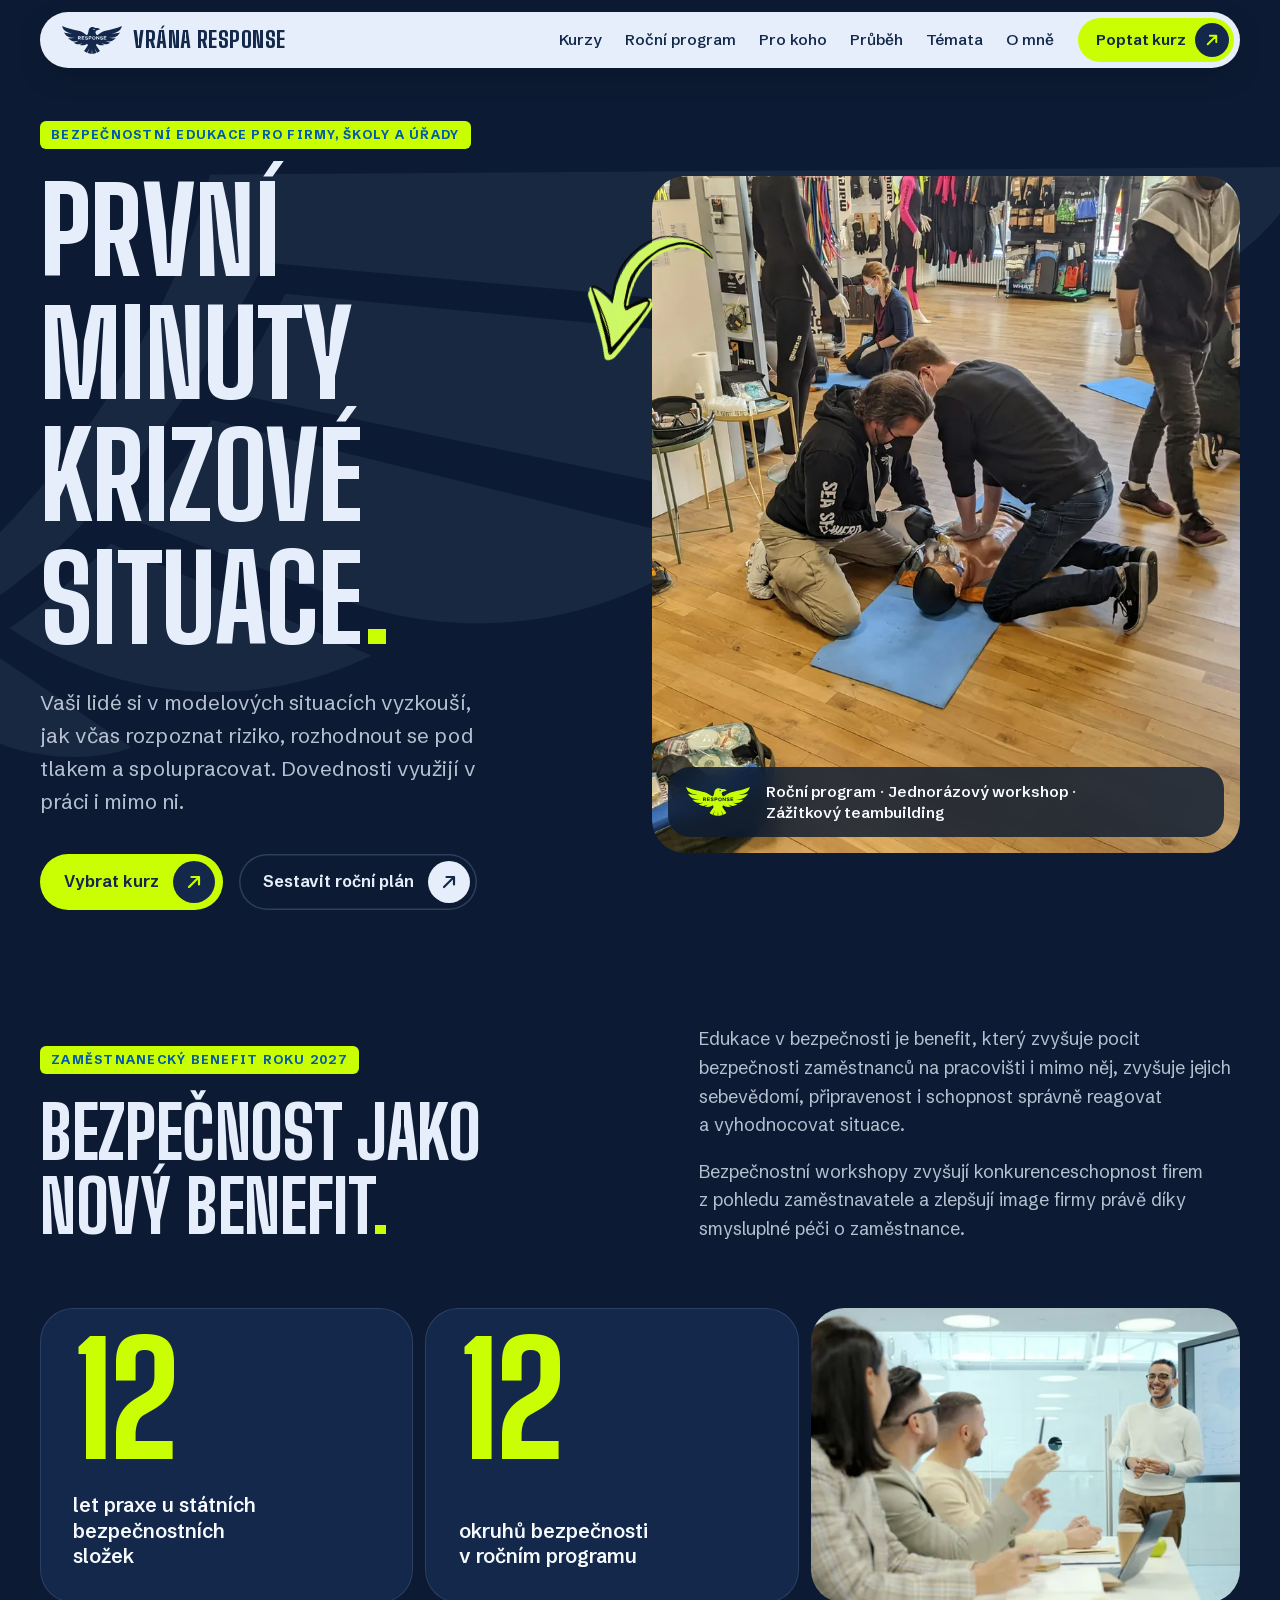
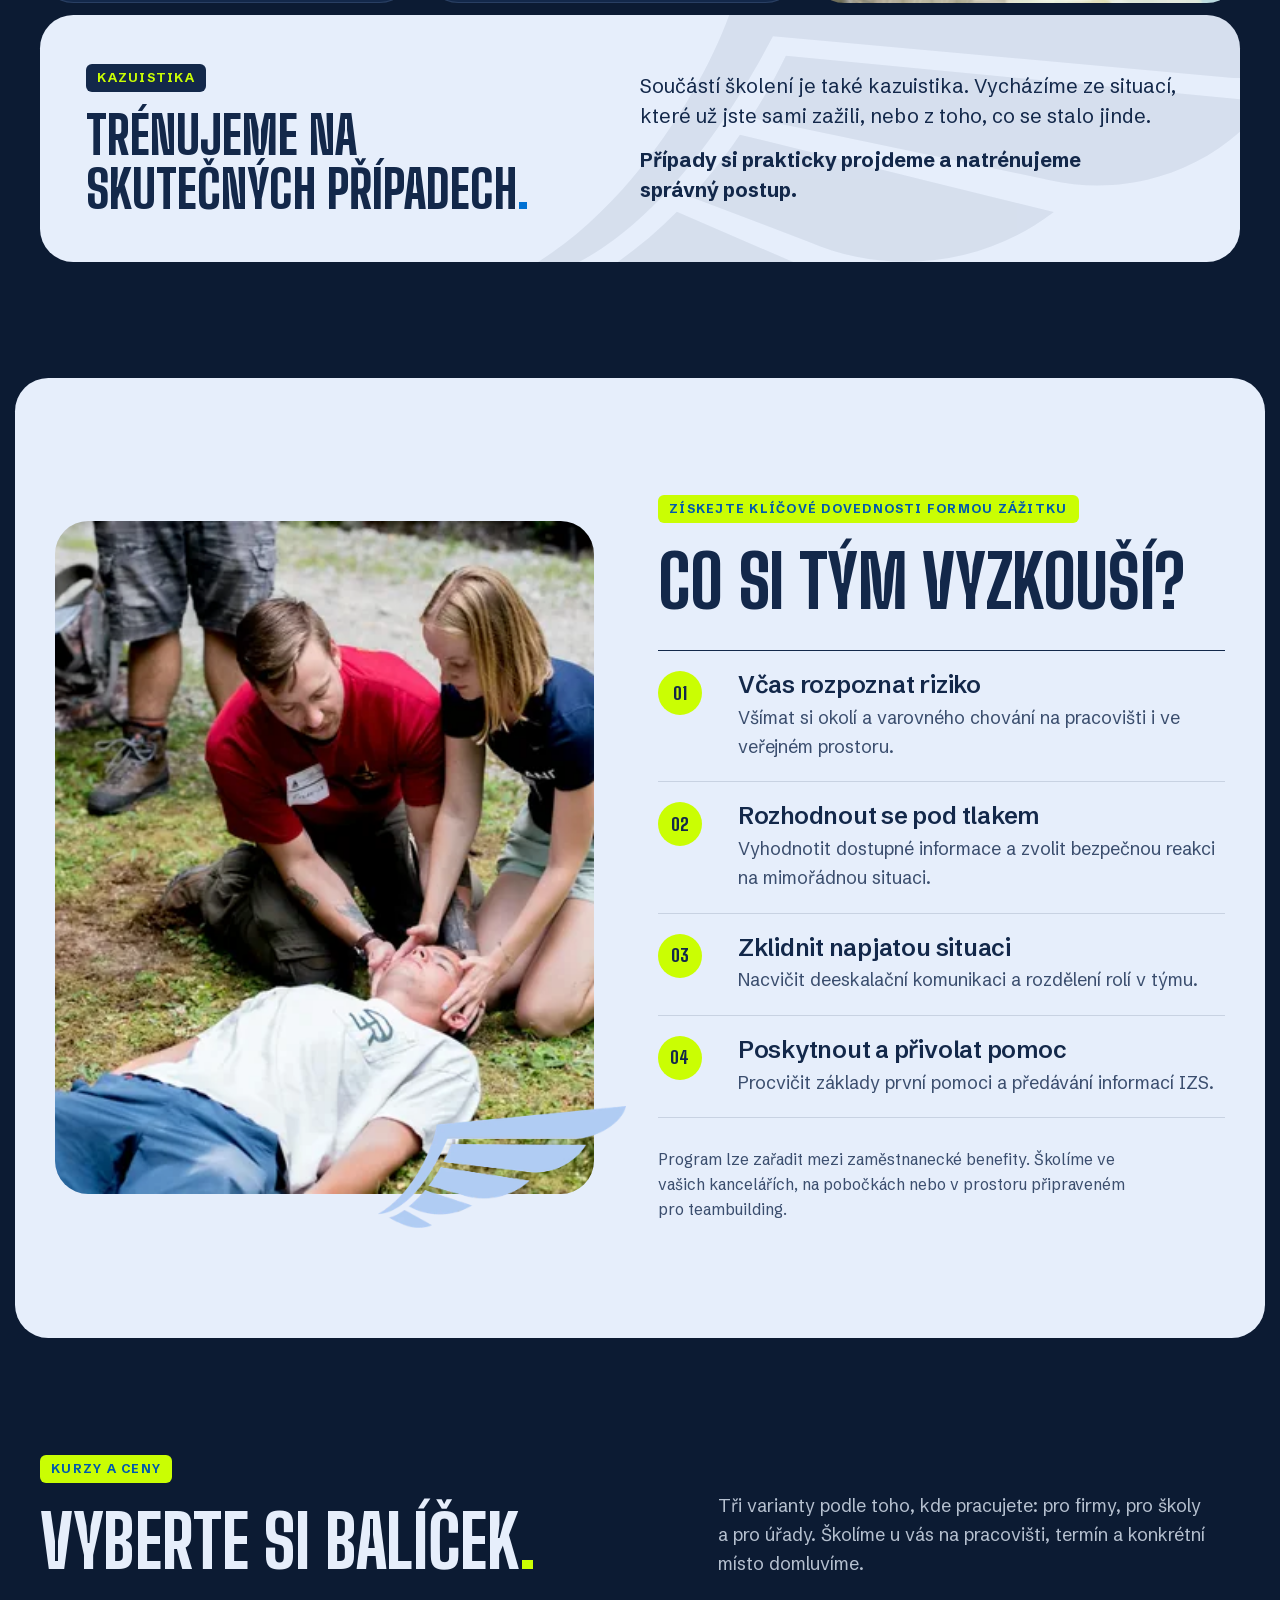
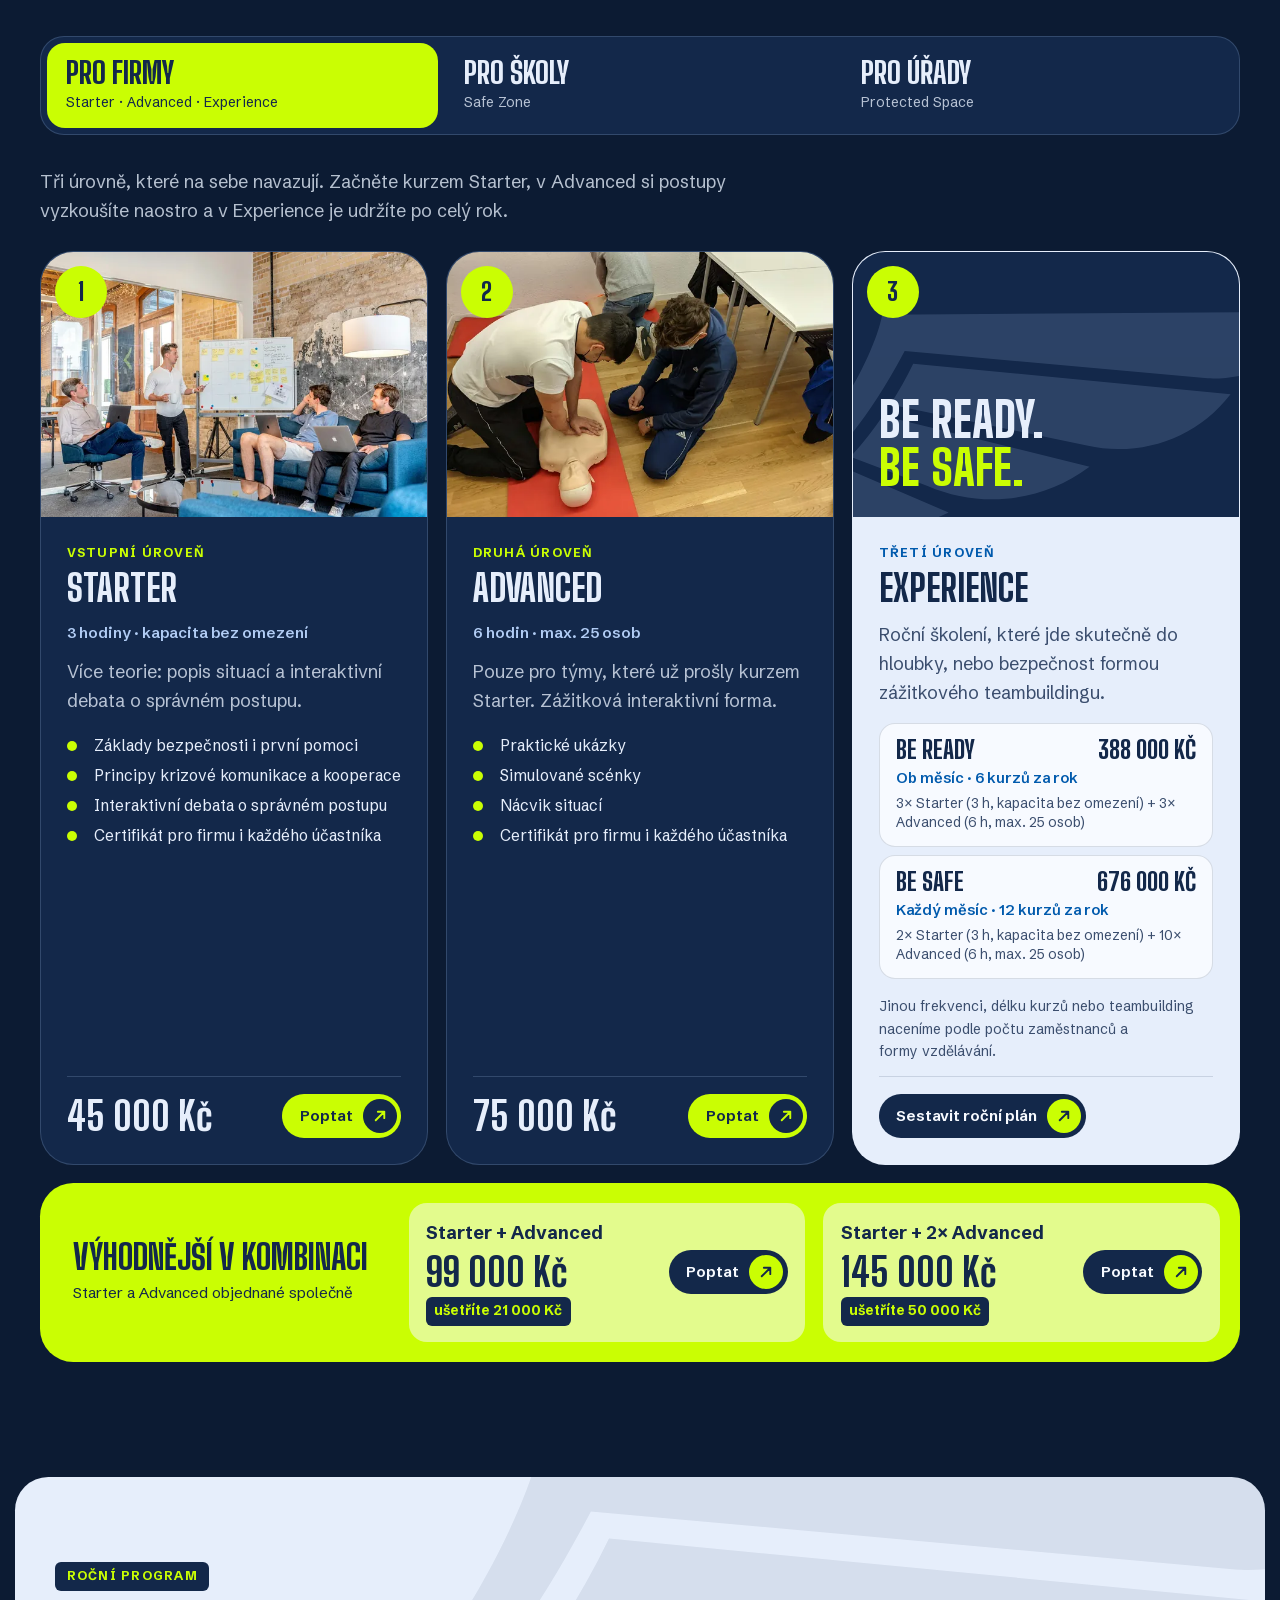
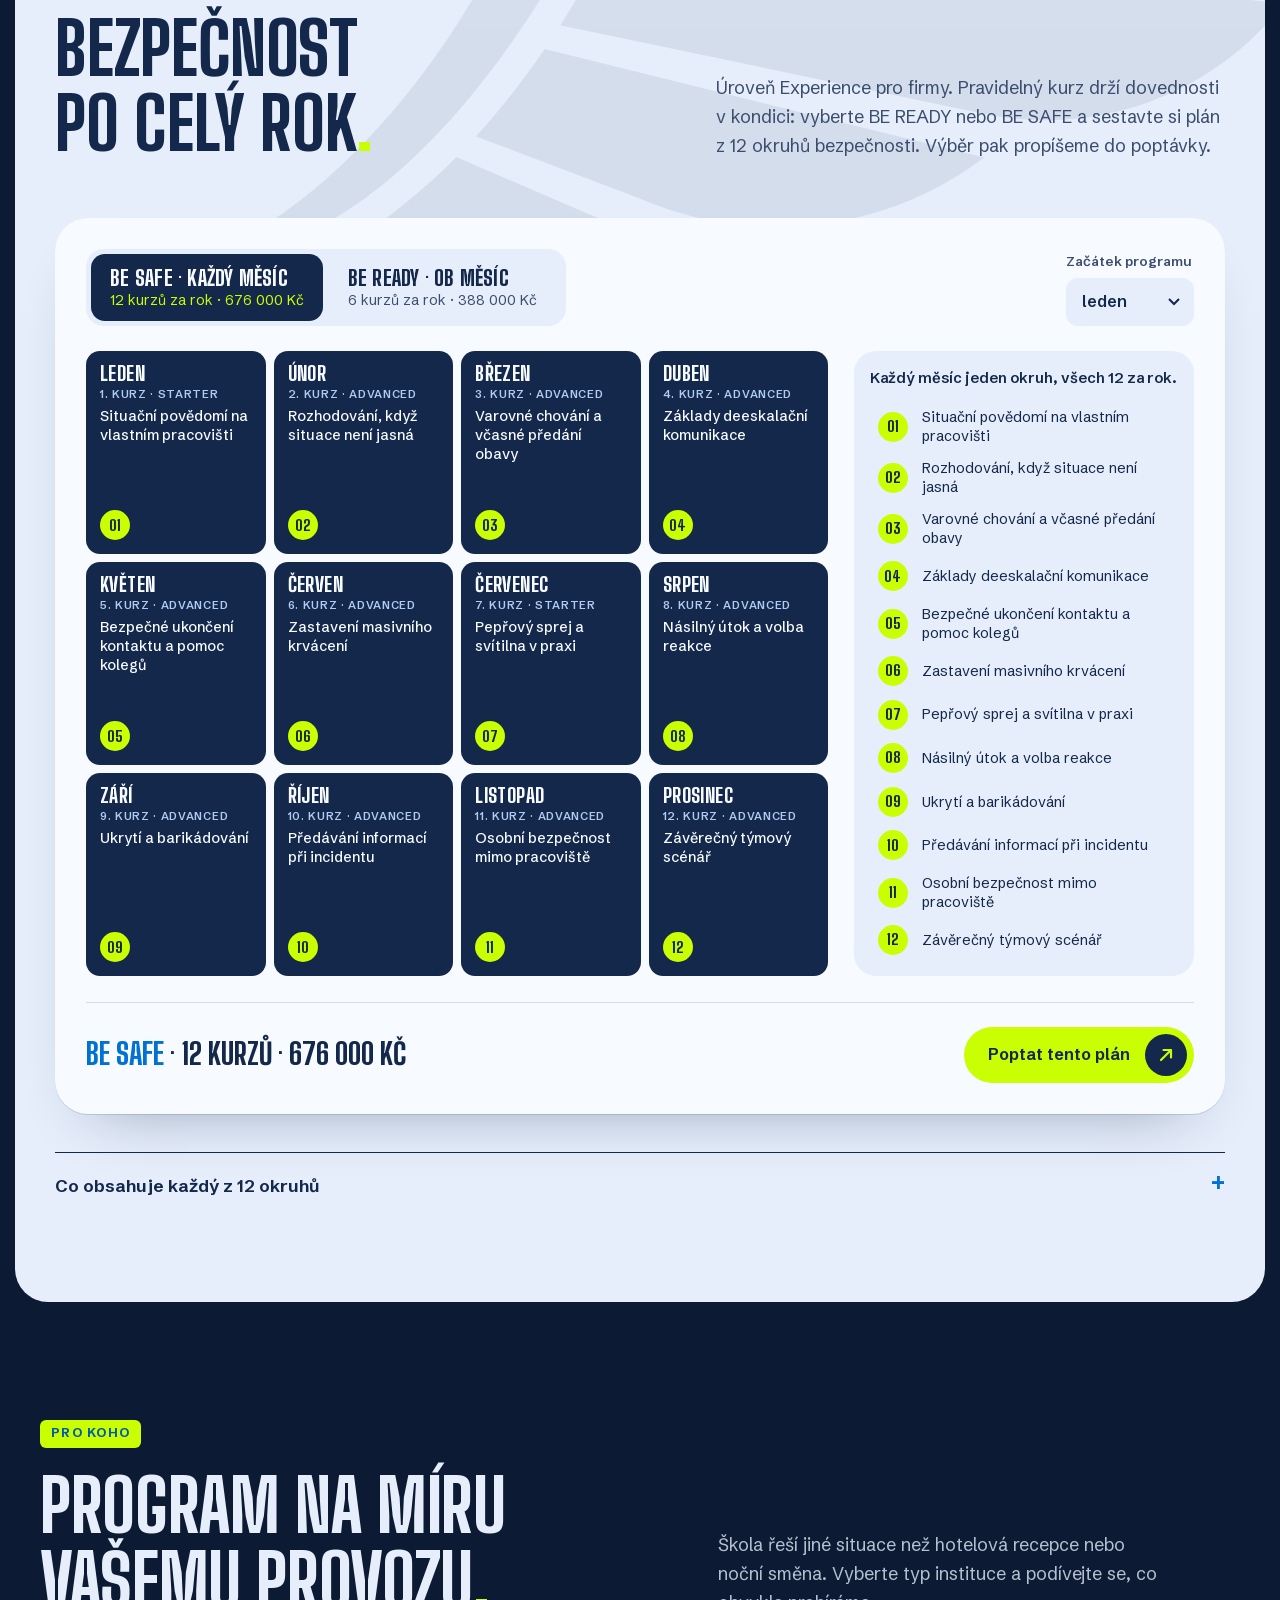
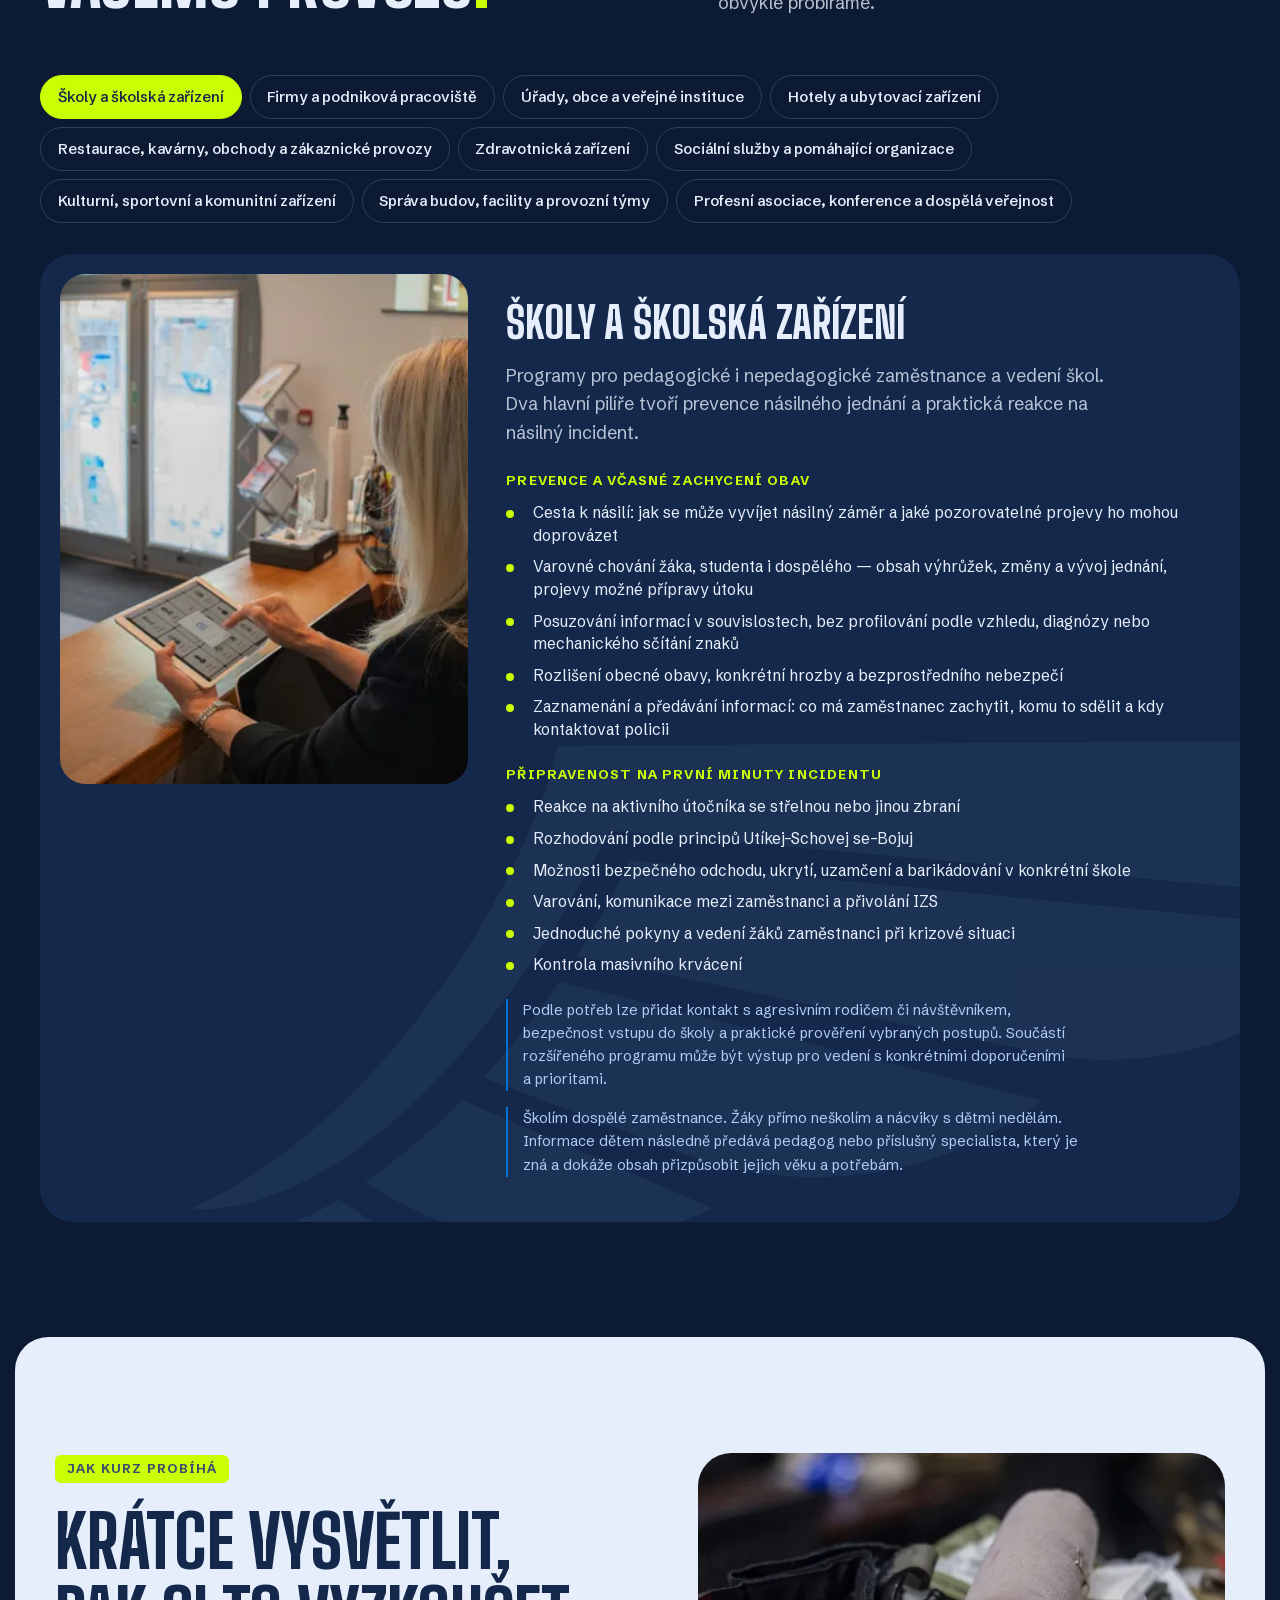
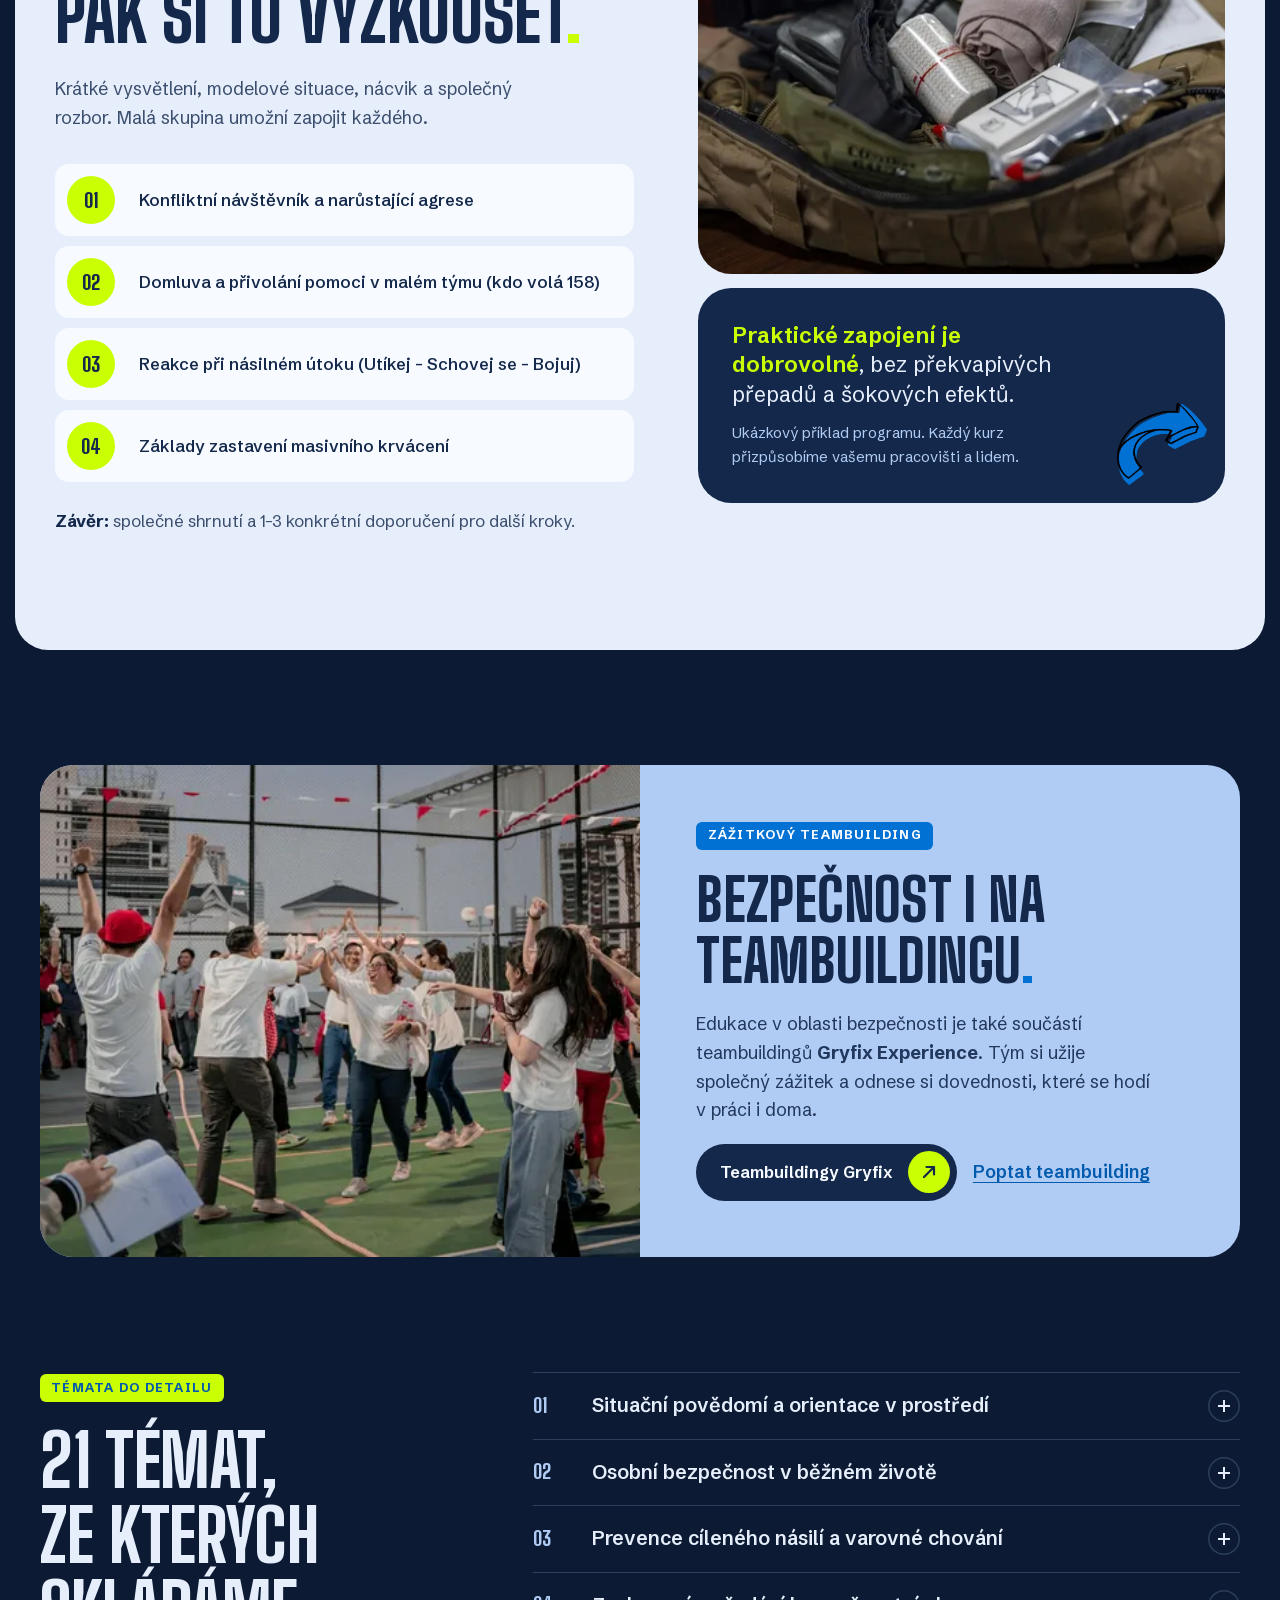
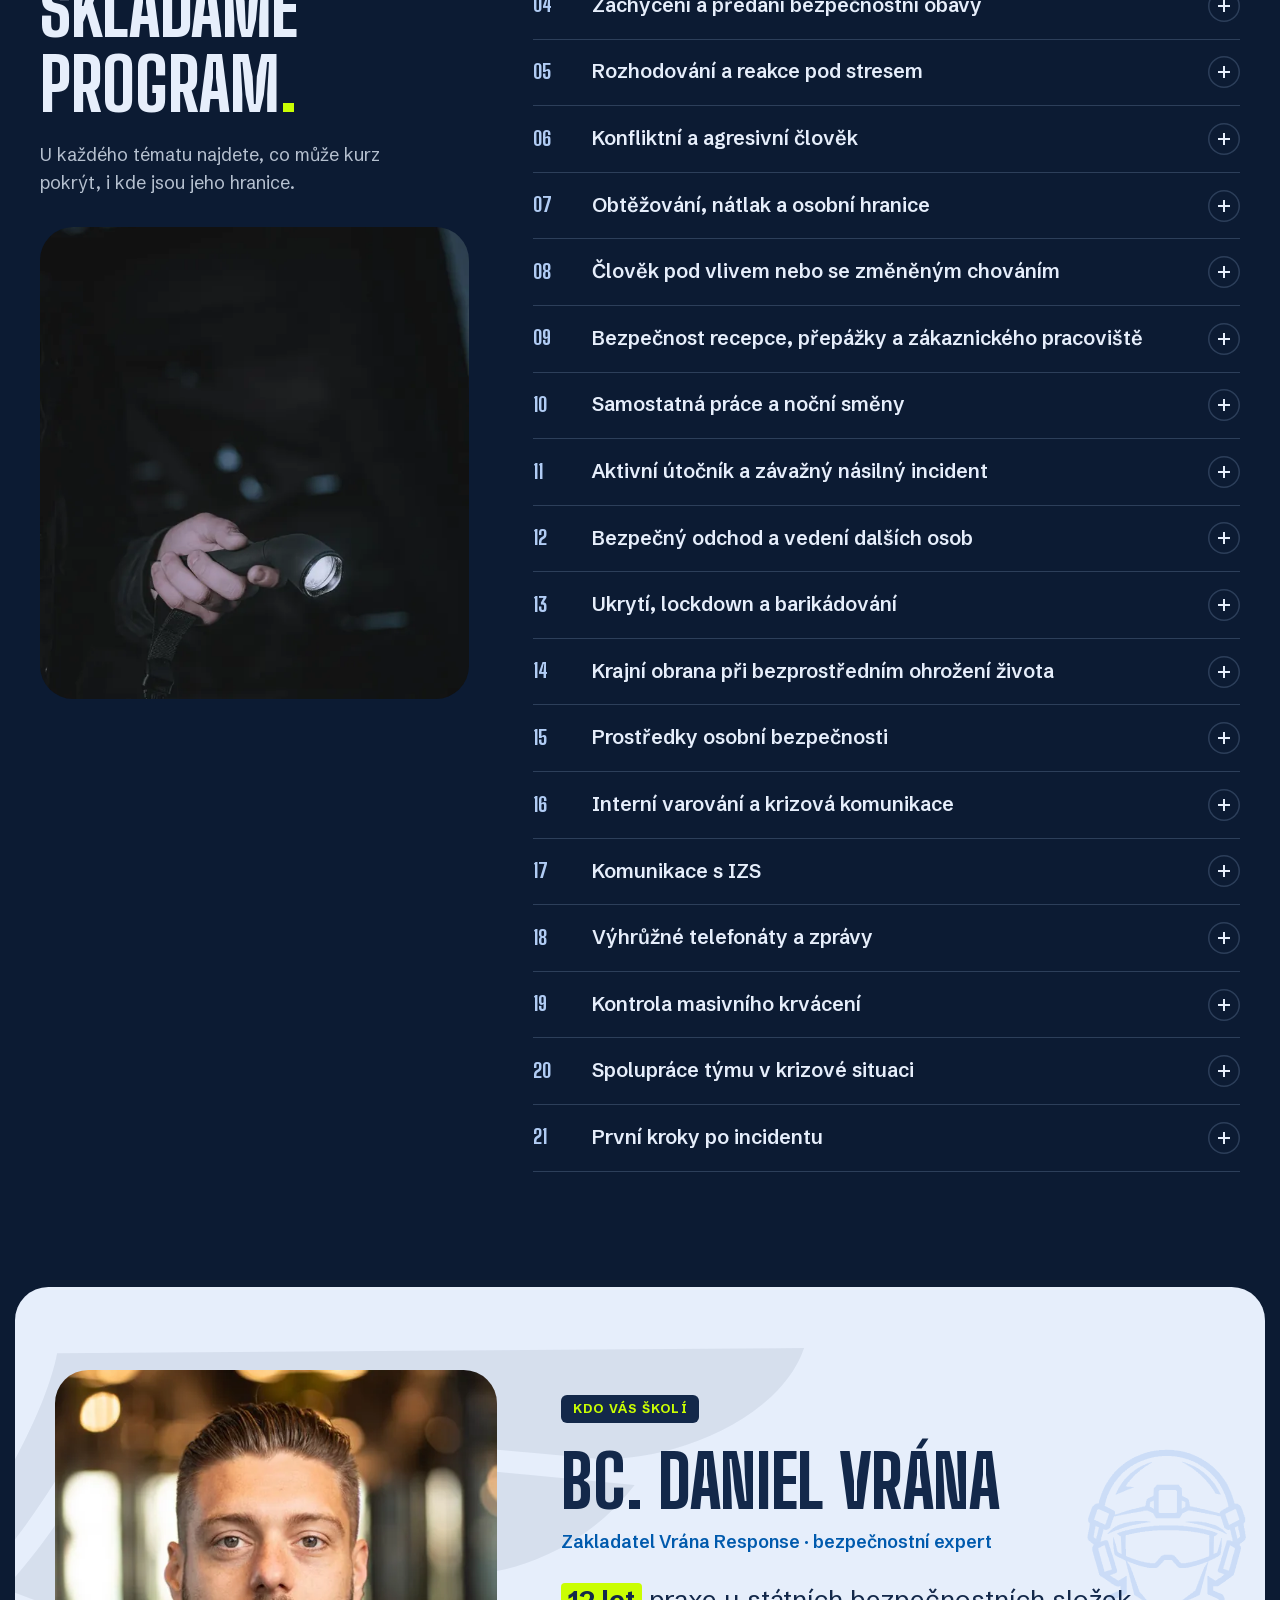
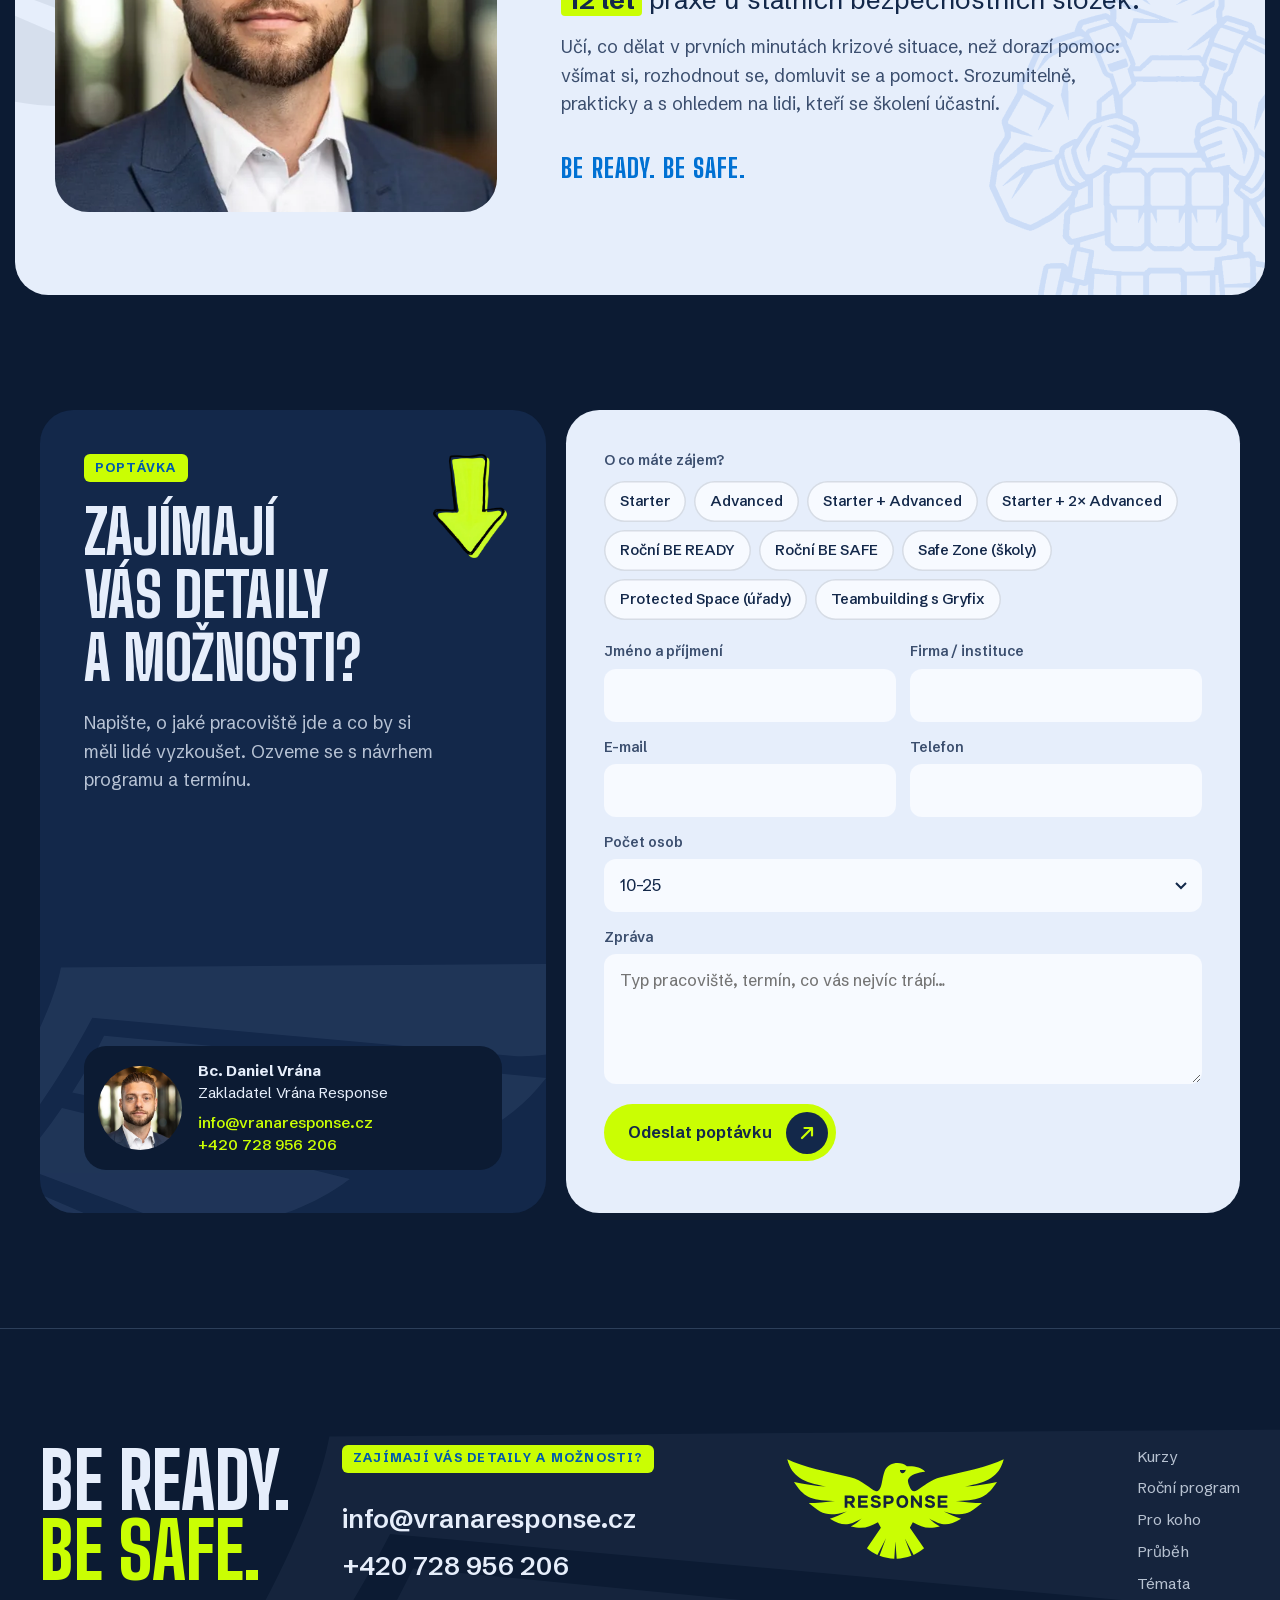
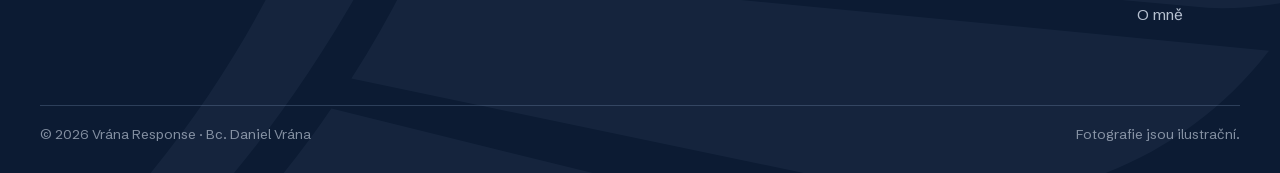
==== commit c0f75163: "build 2026-11-23 18:08" ====
--- a/index.html
+++ b/index.html
@@ -5,29 +5,29 @@
 <meta name="viewport" content="width=device-width, initial-scale=1">
 <title>Vrána Response – bezpečnostní workshopy pro firmy, školy a úřady</title>
 <meta name="description" content="Bezpečnostní workshopy a roční programy pro firmy, školy a úřady. Daniel Vrána, 12 let u státních bezpečnostních složek. První minuty krizové situace.">
-<meta name="robots" content="noindex, nofollow">
+
 <meta name="theme-color" content="#13284A">
-<link rel="canonical" href="https://webhunter-navrhy.github.io/vrana-response/">
+<link rel="canonical" href="https://vranaresponse.cz/">
 <meta property="og:type" content="website">
 <meta property="og:locale" content="cs_CZ">
 <meta property="og:title" content="Vrána Response – bezpečnostní workshopy pro firmy, školy a úřady">
 <meta property="og:description" content="Bezpečnostní workshopy a roční programy pro firmy, školy a úřady. Daniel Vrána, 12 let u státních bezpečnostních složek. První minuty krizové situace.">
-<meta property="og:url" content="https://webhunter-navrhy.github.io/vrana-response/">
-<meta property="og:image" content="https://webhunter-navrhy.github.io/vrana-response/og.jpg">
+<meta property="og:url" content="https://vranaresponse.cz/">
+<meta property="og:image" content="https://vranaresponse.cz/og.jpg">
 <meta property="og:image:width" content="1200"><meta property="og:image:height" content="630">
 <meta name="twitter:card" content="summary_large_image">
-<link rel="preload" href="/vrana-response/fonts/bigshoulders-latin.woff2" as="font" type="font/woff2" crossorigin>
-<link rel="preload" href="/vrana-response/fonts/bigshoulders-latin-ext.woff2" as="font" type="font/woff2" crossorigin>
-<link rel="stylesheet" href="/vrana-response/css/style.css?v=35c89557ce">
-<link rel="icon" href="/vrana-response/img/orlice-navy.svg" type="image/svg+xml">
-
-<script type="application/ld+json">{"@context": "https://schema.org", "@type": "ProfessionalService", "name": "Vrána Response", "url": "https://webhunter-navrhy.github.io/vrana-response/", "description": "Bezpečnostní workshopy a roční programy pro firmy, školy a úřady. Daniel Vrána, 12 let u státních bezpečnostních složek. První minuty krizové situace.", "telephone": "+420 728 956 206", "email": "info@vranaresponse.cz", "logo": "https://webhunter-navrhy.github.io/vrana-response/img/logo.svg", "image": "https://webhunter-navrhy.github.io/vrana-response/og.jpg"}</script>
+<link rel="preload" href="/fonts/bigshoulders-latin.woff2" as="font" type="font/woff2" crossorigin>
+<link rel="preload" href="/fonts/bigshoulders-latin-ext.woff2" as="font" type="font/woff2" crossorigin>
+<link rel="stylesheet" href="/css/style.css?v=35c89557ce">
+<link rel="icon" href="/img/orlice-navy.svg" type="image/svg+xml">
+
+<script type="application/ld+json">{"@context": "https://schema.org", "@type": "ProfessionalService", "name": "Vrána Response", "url": "https://vranaresponse.cz/", "description": "Bezpečnostní workshopy a roční programy pro firmy, školy a úřady. Daniel Vrána, 12 let u státních bezpečnostních složek. První minuty krizové situace.", "telephone": "+420 728 956 206", "email": "info@vranaresponse.cz", "logo": "https://vranaresponse.cz/img/logo.svg", "image": "https://vranaresponse.cz/og.jpg"}</script>
 </head>
 <body>
 <a class="skip" href="#obsah">Přeskočit na obsah</a>
 <header class="hlavicka">
   <div class="hlavicka-pruh">
-    <a href="/vrana-response/" class="logo" aria-label="Vrána Response – úvod"><img src="/vrana-response/img/orlice-navy.svg" alt="" width="809" height="372"><span class="logo-nazev">Vrána Response</span></a>
+    <a href="/" class="logo" aria-label="Vrána Response – úvod"><img src="/img/orlice-navy.svg" alt="" width="809" height="372"><span class="logo-nazev">Vrána Response</span></a>
     <nav class="menu" id="menu" aria-label="Hlavní">
       <a href="#kurzy">Kurzy</a><a href="#rocni-program">Roční program</a><a href="#pro-koho">Pro koho</a><a href="#prubeh">Průběh</a><a href="#temata">Témata</a><a href="#daniel">O mně</a>
     </nav>
@@ -51,10 +51,10 @@
       </div>
     </div>
     <figure class="uvod-foto">
-      <img src="/vrana-response/img/skupina-nacvik-1920.webp" srcset="/vrana-response/img/skupina-nacvik-640.webp 640w, /vrana-response/img/skupina-nacvik-1280.webp 1280w, /vrana-response/img/skupina-nacvik-1920.webp 1920w" sizes="(min-width: 980px) 52vw, 100vw" width="1920" height="1440" alt="Skupina zaměstnanců při nácviku krizové situace" loading="eager" fetchpriority="high" decoding="async">
-      <img class="uvod-sipka" src="/vrana-response/img/sipka-limetka.webp" alt="" width="509" height="600">
+      <img src="/img/skupina-nacvik-1920.webp" srcset="/img/skupina-nacvik-640.webp 640w, /img/skupina-nacvik-1280.webp 1280w, /img/skupina-nacvik-1920.webp 1920w" sizes="(min-width: 980px) 52vw, 100vw" width="1920" height="1440" alt="Skupina zaměstnanců při nácviku krizové situace" loading="eager" fetchpriority="high" decoding="async">
+      <img class="uvod-sipka" src="/img/sipka-limetka.webp" alt="" width="509" height="600">
       <figcaption class="uvod-karta">
-        <img src="/vrana-response/img/orlice.svg" alt="" width="72" height="33">
+        <img src="/img/orlice.svg" alt="" width="72" height="33">
         <p><b>Roční program</b> · <b>Jednorázový workshop</b> · <b>Zážitkový teambuilding</b></p>
       </figcaption>
     </figure>
@@ -77,7 +77,7 @@
     <div class="pruh">
       <div class="pruh-cislo"><b>12</b><span>let praxe u&nbsp;státních bezpečnostních složek</span></div>
       <div class="pruh-cislo"><b>12</b><span>okruhů bezpečnosti v&nbsp;ročním programu</span></div>
-      <figure class="pruh-foto"><img src="/vrana-response/img/workshop-tabule-1920.webp" srcset="/vrana-response/img/workshop-tabule-640.webp 640w, /vrana-response/img/workshop-tabule-1280.webp 1280w, /vrana-response/img/workshop-tabule-1920.webp 1920w" sizes="(min-width: 980px) 30vw, 100vw" width="1920" height="1080" alt="Výklad u tabule během workshopu" loading="lazy" decoding="async"></figure>
+      <figure class="pruh-foto"><img src="/img/workshop-tabule-1920.webp" srcset="/img/workshop-tabule-640.webp 640w, /img/workshop-tabule-1280.webp 1280w, /img/workshop-tabule-1920.webp 1920w" sizes="(min-width: 980px) 30vw, 100vw" width="1920" height="1080" alt="Výklad u tabule během workshopu" loading="lazy" decoding="async"></figure>
     </div>
     <div class="kazuistika">
       <div class="kazuistika-hlava">
@@ -95,8 +95,8 @@
 <section class="tym">
   <div class="wrap tym-mrizka">
     <figure class="tym-foto">
-      <img src="/vrana-response/img/venku-nacvik-1920.webp" srcset="/vrana-response/img/venku-nacvik-640.webp 640w, /vrana-response/img/venku-nacvik-1280.webp 1280w, /vrana-response/img/venku-nacvik-1920.webp 1920w" sizes="(min-width: 980px) 44vw, 100vw" width="1920" height="1280" alt="Nácvik reakce v terénu" loading="lazy" decoding="async">
-      <img class="tym-kridlo" src="/vrana-response/img/kridlo.webp" alt="" width="600" height="295">
+      <img src="/img/venku-nacvik-1920.webp" srcset="/img/venku-nacvik-640.webp 640w, /img/venku-nacvik-1280.webp 1280w, /img/venku-nacvik-1920.webp 1920w" sizes="(min-width: 980px) 44vw, 100vw" width="1920" height="1280" alt="Nácvik reakce v terénu" loading="lazy" decoding="async">
+      <img class="tym-kridlo" src="/img/kridlo.webp" alt="" width="600" height="295">
     </figure>
     <div class="tym-text">
       <p class="stitek">Získejte klíčové dovednosti formou zážitku</p>
@@ -135,7 +135,7 @@
         
         <article class="balicek">
           <figure class="balicek-foto">
-            <img src="/vrana-response/img/workshop-flipchart-1920.webp" srcset="/vrana-response/img/workshop-flipchart-640.webp 640w, /vrana-response/img/workshop-flipchart-1280.webp 1280w, /vrana-response/img/workshop-flipchart-1920.webp 1920w" sizes="(min-width: 980px) 31vw, (min-width: 700px) 50vw, 100vw" width="1920" height="1440" alt="Starter" loading="lazy" decoding="async">
+            <img src="/img/workshop-flipchart-1920.webp" srcset="/img/workshop-flipchart-640.webp 640w, /img/workshop-flipchart-1280.webp 1280w, /img/workshop-flipchart-1920.webp 1920w" sizes="(min-width: 980px) 31vw, (min-width: 700px) 50vw, 100vw" width="1920" height="1440" alt="Starter" loading="lazy" decoding="async">
             <span class="balicek-kod">1</span>
           </figure>
           <div class="balicek-telo">
@@ -153,7 +153,7 @@
         
         <article class="balicek">
           <figure class="balicek-foto">
-            <img src="/vrana-response/img/nacvik-kpr-1920.webp" srcset="/vrana-response/img/nacvik-kpr-640.webp 640w, /vrana-response/img/nacvik-kpr-1280.webp 1280w, /vrana-response/img/nacvik-kpr-1920.webp 1920w" sizes="(min-width: 980px) 31vw, (min-width: 700px) 50vw, 100vw" width="1920" height="1440" alt="Advanced" loading="lazy" decoding="async">
+            <img src="/img/nacvik-kpr-1920.webp" srcset="/img/nacvik-kpr-640.webp 640w, /img/nacvik-kpr-1280.webp 1280w, /img/nacvik-kpr-1920.webp 1920w" sizes="(min-width: 980px) 31vw, (min-width: 700px) 50vw, 100vw" width="1920" height="1440" alt="Advanced" loading="lazy" decoding="async">
             <span class="balicek-kod">2</span>
           </figure>
           <div class="balicek-telo">
@@ -229,7 +229,7 @@
       
       
       <article class="kurz-jeden">
-        <figure class="kurz-foto"><img src="/vrana-response/img/unikovy-vychod-1920.webp" srcset="/vrana-response/img/unikovy-vychod-640.webp 640w, /vrana-response/img/unikovy-vychod-1280.webp 1280w, /vrana-response/img/unikovy-vychod-1920.webp 1920w" sizes="(min-width: 980px) 40vw, 100vw" width="1920" height="2880" alt="Safe Zone" loading="lazy" decoding="async"></figure>
+        <figure class="kurz-foto"><img src="/img/unikovy-vychod-1920.webp" srcset="/img/unikovy-vychod-640.webp 640w, /img/unikovy-vychod-1280.webp 1280w, /img/unikovy-vychod-1920.webp 1920w" sizes="(min-width: 980px) 40vw, 100vw" width="1920" height="2880" alt="Safe Zone" loading="lazy" decoding="async"></figure>
         <div class="kurz-telo">
           <p class="balicek-uroven">Pro zaměstnance škol</p>
           <h3>Safe Zone</h3>
@@ -261,7 +261,7 @@
       
       
       <article class="kurz-jeden">
-        <figure class="kurz-foto"><img src="/vrana-response/img/recepce-prazdna-1920.webp" srcset="/vrana-response/img/recepce-prazdna-640.webp 640w, /vrana-response/img/recepce-prazdna-1280.webp 1280w, /vrana-response/img/recepce-prazdna-1920.webp 1920w" sizes="(min-width: 980px) 40vw, 100vw" width="1920" height="1163" alt="Protected Space" loading="lazy" decoding="async"></figure>
+        <figure class="kurz-foto"><img src="/img/recepce-prazdna-1920.webp" srcset="/img/recepce-prazdna-640.webp 640w, /img/recepce-prazdna-1280.webp 1280w, /img/recepce-prazdna-1920.webp 1920w" sizes="(min-width: 980px) 40vw, 100vw" width="1920" height="1163" alt="Protected Space" loading="lazy" decoding="async"></figure>
         <div class="kurz-telo">
           <p class="balicek-uroven">Pro zaměstnance úřadů</p>
           <h3>Protected Space</h3>
@@ -380,7 +380,7 @@
       <button type="button" role="tab" id="tab-1" aria-controls="panel-1" aria-selected="true" >Školy a školská zařízení</button><button type="button" role="tab" id="tab-2" aria-controls="panel-2" aria-selected="false" tabindex="-1">Firmy a podniková pracoviště</button><button type="button" role="tab" id="tab-3" aria-controls="panel-3" aria-selected="false" tabindex="-1">Úřady, obce a veřejné instituce</button><button type="button" role="tab" id="tab-4" aria-controls="panel-4" aria-selected="false" tabindex="-1">Hotely a ubytovací zařízení</button><button type="button" role="tab" id="tab-5" aria-controls="panel-5" aria-selected="false" tabindex="-1">Restaurace, kavárny, obchody a zákaznické provozy</button><button type="button" role="tab" id="tab-6" aria-controls="panel-6" aria-selected="false" tabindex="-1">Zdravotnická zařízení</button><button type="button" role="tab" id="tab-7" aria-controls="panel-7" aria-selected="false" tabindex="-1">Sociální služby a pomáhající organizace</button><button type="button" role="tab" id="tab-8" aria-controls="panel-8" aria-selected="false" tabindex="-1">Kulturní, sportovní a komunitní zařízení</button><button type="button" role="tab" id="tab-9" aria-controls="panel-9" aria-selected="false" tabindex="-1">Správa budov, facility a provozní týmy</button><button type="button" role="tab" id="tab-10" aria-controls="panel-10" aria-selected="false" tabindex="-1">Profesní asociace, konference a dospělá veřejnost</button>
     </div>
     <div class="zalozky-obsah">
-      <figure class="prokoho-foto"><img src="/vrana-response/img/recepce-1920.webp" srcset="/vrana-response/img/recepce-640.webp 640w, /vrana-response/img/recepce-1280.webp 1280w, /vrana-response/img/recepce-1920.webp 1920w" sizes="(min-width: 980px) 34vw, 100vw" width="1920" height="1280" alt="Recepce a zákaznické pracoviště" loading="lazy" decoding="async"></figure>
+      <figure class="prokoho-foto"><img src="/img/recepce-1920.webp" srcset="/img/recepce-640.webp 640w, /img/recepce-1280.webp 1280w, /img/recepce-1920.webp 1920w" sizes="(min-width: 980px) 34vw, 100vw" width="1920" height="1280" alt="Recepce a zákaznické pracoviště" loading="lazy" decoding="async"></figure>
       
       <div class="panel" role="tabpanel" id="panel-1" aria-labelledby="tab-1" >
         <h3>Školy a školská zařízení</h3>
@@ -538,9 +538,9 @@
       <p class="prubeh-zaver"><b>Závěr:</b> společné shrnutí a&nbsp;1–3 konkrétní doporučení pro další kroky.</p>
     </div>
     <div class="prubeh-strana">
-      <figure class="prubeh-foto"><img src="/vrana-response/img/krvaceni-sada-1920.webp" srcset="/vrana-response/img/krvaceni-sada-640.webp 640w, /vrana-response/img/krvaceni-sada-1280.webp 1280w, /vrana-response/img/krvaceni-sada-1920.webp 1920w" sizes="(min-width: 980px) 40vw, 100vw" width="1920" height="1280" alt="Sada pro zastavení masivního krvácení" loading="lazy" decoding="async"></figure>
+      <figure class="prubeh-foto"><img src="/img/krvaceni-sada-1920.webp" srcset="/img/krvaceni-sada-640.webp 640w, /img/krvaceni-sada-1280.webp 1280w, /img/krvaceni-sada-1920.webp 1920w" sizes="(min-width: 980px) 40vw, 100vw" width="1920" height="1280" alt="Sada pro zastavení masivního krvácení" loading="lazy" decoding="async"></figure>
       <div class="ujisteni">
-        <img src="/vrana-response/img/sipka-modra.webp" alt="" width="600" height="545" class="ujisteni-sipka">
+        <img src="/img/sipka-modra.webp" alt="" width="600" height="545" class="ujisteni-sipka">
         <p><b>Praktické zapojení je dobrovolné</b>, bez překvapivých přepadů a&nbsp;šokových efektů.</p>
         <p>Ukázkový příklad programu. Každý kurz přizpůsobíme vašemu pracovišti a&nbsp;lidem.</p>
       </div>
@@ -552,7 +552,7 @@
 <section class="gryfix">
   <div class="wrap">
     <div class="gryfix-panel">
-      <figure class="gryfix-foto"><img src="/vrana-response/img/teambuilding-hra-1920.webp" srcset="/vrana-response/img/teambuilding-hra-640.webp 640w, /vrana-response/img/teambuilding-hra-1280.webp 1280w, /vrana-response/img/teambuilding-hra-1920.webp 1920w" sizes="(min-width: 980px) 46vw, 100vw" width="1920" height="1080" alt="Týmová hra během teambuildingu" loading="lazy" decoding="async"></figure>
+      <figure class="gryfix-foto"><img src="/img/teambuilding-hra-1920.webp" srcset="/img/teambuilding-hra-640.webp 640w, /img/teambuilding-hra-1280.webp 1280w, /img/teambuilding-hra-1920.webp 1920w" sizes="(min-width: 980px) 46vw, 100vw" width="1920" height="1080" alt="Týmová hra během teambuildingu" loading="lazy" decoding="async"></figure>
       <div class="gryfix-text">
         <p class="stitek stitek-modry">Zážitkový teambuilding</p>
         <h2>Bezpečnost i&nbsp;na teambuildingu<span class="tecka">.</span></h2>
@@ -573,7 +573,7 @@
       <p class="stitek">Témata do detailu</p>
       <h2>21 témat, ze kterých skládáme program<span class="tecka">.</span></h2>
       <p>U každého tématu najdete, co může kurz pokrýt, i&nbsp;kde jsou jeho hranice.</p>
-      <figure class="temata-foto"><img src="/vrana-response/img/svitilna-1920.webp" srcset="/vrana-response/img/svitilna-640.webp 640w, /vrana-response/img/svitilna-1280.webp 1280w, /vrana-response/img/svitilna-1920.webp 1920w" sizes="(min-width: 980px) 30vw, 100vw" width="1920" height="2880" alt="Svítilna jako prostředek osobní bezpečnosti" loading="lazy" decoding="async"></figure>
+      <figure class="temata-foto"><img src="/img/svitilna-1920.webp" srcset="/img/svitilna-640.webp 640w, /img/svitilna-1280.webp 1280w, /img/svitilna-1920.webp 1920w" sizes="(min-width: 980px) 30vw, 100vw" width="1920" height="2880" alt="Svítilna jako prostředek osobní bezpečnosti" loading="lazy" decoding="async"></figure>
     </div>
     <div class="akordeon">
       
@@ -844,10 +844,10 @@
 
 
 <section class="daniel" id="daniel">
-  <img class="daniel-vojak" src="/vrana-response/img/vojak-svetly.svg" alt="" width="1083" height="1452" loading="lazy">
+  <img class="daniel-vojak" src="/img/vojak-svetly.svg" alt="" width="1083" height="1452" loading="lazy">
   <div class="wrap daniel-mrizka">
     <figure class="daniel-foto">
-      <img src="/vrana-response/img/daniel-vrana-600.webp" srcset="/vrana-response/img/daniel-vrana-600.webp 600w" sizes="(min-width: 980px) 30vw, 80vw" width="600" height="600" alt="Bc. Daniel Vrána" loading="lazy" decoding="async">
+      <img src="/img/daniel-vrana-600.webp" srcset="/img/daniel-vrana-600.webp 600w" sizes="(min-width: 980px) 30vw, 80vw" width="600" height="600" alt="Bc. Daniel Vrána" loading="lazy" decoding="async">
     </figure>
     <div class="daniel-text">
       <p class="stitek">Kdo vás školí</p>
@@ -868,17 +868,17 @@
       <h2>Zajímají Vás detaily a&nbsp;možnosti?</h2>
       <p>Napište, o&nbsp;jaké pracoviště jde a&nbsp;co by si měli lidé vyzkoušet. Ozveme se s&nbsp;návrhem programu a&nbsp;termínu.</p>
       <div class="vizitka">
-        <img src="/vrana-response/img/daniel-vrana-600.webp" srcset="/vrana-response/img/daniel-vrana-600.webp 600w" sizes="96px" width="600" height="600" alt="Daniel Vrána" class="vizitka-foto" loading="lazy" decoding="async">
+        <img src="/img/daniel-vrana-600.webp" srcset="/img/daniel-vrana-600.webp 600w" sizes="96px" width="600" height="600" alt="Daniel Vrána" class="vizitka-foto" loading="lazy" decoding="async">
         <div>
           <p><b>Bc. Daniel Vrána</b><br>Zakladatel Vrána Response</p>
           <p><a href="mailto:info@vranaresponse.cz">info@vranaresponse.cz</a><br><a href="tel:+420728956206">+420 728 956 206</a></p>
         </div>
       </div>
-      <img class="poptavka-sipka" src="/vrana-response/img/sipka-dolu.webp" alt="" width="427" height="600">
+      <img class="poptavka-sipka" src="/img/sipka-dolu.webp" alt="" width="427" height="600">
     </div>
     <div class="poptavka-form">
       
-<form class="formular" method="post"  data-endpoint="" data-demo="1">
+<form class="formular" method="post" action="https://webhunter-admin.webhunter.workers.dev/api/vrana-response/form" data-endpoint="https://webhunter-admin.webhunter.workers.dev/api/vrana-response/form" data-demo="0">
   <fieldset class="cipy">
     <legend>O co máte zájem?</legend>
     
@@ -923,7 +923,7 @@
         <p><a href="mailto:info@vranaresponse.cz">info@vranaresponse.cz</a></p>
         <p><a href="tel:+420728956206">+420 728 956 206</a></p>
       </div>
-      <img src="/vrana-response/img/orlice.svg" alt="" width="809" height="372" class="paticka-logo" loading="lazy">
+      <img src="/img/orlice.svg" alt="" width="809" height="372" class="paticka-logo" loading="lazy">
       <nav class="paticka-menu" aria-label="Patička">
         <a href="#kurzy">Kurzy</a><a href="#rocni-program">Roční program</a><a href="#pro-koho">Pro koho</a><a href="#prubeh">Průběh</a><a href="#temata">Témata</a><a href="#daniel">O mně</a>
       </nav>
@@ -934,6 +934,6 @@
     </div>
   </div>
 </footer>
-<script src="/vrana-response/js/main.js?v=5ea5a4fbe2" defer></script>
+<script src="/js/main.js?v=5ea5a4fbe2" defer></script>
 </body>
 </html>
--- a/css/style.css
+++ b/css/style.css
@@ -0,0 +1,657 @@
+@import url("fonts.css");
+
+*, *::before, *::after { box-sizing: border-box; }
+html { -webkit-text-size-adjust: 100%; text-size-adjust: 100%; scroll-behavior: smooth; overflow-x: clip; scroll-padding-top: 96px; }
+body { margin: 0; overflow-x: clip; }
+img, picture, video, svg { display: block; max-width: 100%; height: auto; }
+input, button, textarea, select { font: inherit; color: inherit; }
+button { cursor: pointer; }
+h1, h2, h3, h4 { margin: 0; text-wrap: balance; }
+p { margin: 0; text-wrap: pretty; }
+figure { margin: 0; }
+ul, ol { margin: 0; padding: 0; }
+[hidden] { display: none !important; }
+
+:root {
+  --noc: #0C1B33;
+  --navy: #13284A;
+  --navy-2: #1B3560;
+  --limetka: #CAFE03;
+  --modra: #0171D3;
+  --modra-t: #005AAD;
+  --nebe: #B1CCF4;
+  --panel: #E6EEFB;
+  --bez: #DBCBB8;
+  --bila: #F7FAFF;
+  --text-sv: rgba(230, 238, 251, .78);
+  --text-tm: #3B4E6E;
+  --linka-sv: rgba(177, 204, 244, .2);
+  --linka-tm: rgba(19, 40, 74, .14);
+
+  --f-dis: "Big Shoulders Display", "Arial Narrow", sans-serif;
+  --f-txt: "Schibsted Grotesk", system-ui, -apple-system, "Segoe UI", sans-serif;
+
+  --h1: clamp(3.4rem, 1.6rem + 7.2vw, 8.6rem);
+  --h2: clamp(2.5rem, 1.6rem + 3.6vw, 5rem);
+  --h3: clamp(1.45rem, 1.2rem + .8vw, 1.9rem);
+  --body: clamp(1rem, .96rem + .2vw, 1.125rem);
+
+  --r-xl: clamp(22px, 2.6vw, 36px);
+  --r-l: 22px;
+  --r-m: 14px;
+  --gutter: clamp(16px, 3.4vw, 40px);
+  --sekce: clamp(72px, 9vw, 136px);
+}
+
+body {
+  background: var(--noc);
+  color: var(--panel);
+  font-family: var(--f-txt);
+  font-size: var(--body);
+  line-height: 1.6;
+  -webkit-font-smoothing: antialiased;
+}
+a { color: inherit; }
+.wrap { width: min(100% - 2 * var(--gutter), 1280px); margin-inline: auto; }
+.sr { position: absolute; width: 1px; height: 1px; overflow: hidden; clip: rect(0 0 0 0); white-space: nowrap; }
+.skip { position: absolute; left: 16px; top: -60px; z-index: 100; background: var(--limetka); color: var(--navy); padding: 10px 16px; border-radius: 99px; font-weight: 600; }
+.skip:focus { top: 16px; }
+:focus-visible { outline: 3px solid var(--limetka); outline-offset: 3px; }
+
+/* ---------- typografie ---------- */
+h1, h2 {
+  font-family: var(--f-dis);
+  font-weight: 800;
+  text-transform: uppercase;
+  line-height: 1.04;
+  letter-spacing: -.005em;
+}
+h1 { font-size: var(--h1); }
+h2 { font-size: var(--h2); }
+h3 { font-size: var(--h3); font-weight: 600; line-height: 1.2; letter-spacing: -.01em; }
+.tecka { color: var(--limetka); }
+.stitek {
+  display: inline-block;
+  background: var(--limetka);
+  color: var(--modra-t);
+  font-size: .78rem;
+  font-weight: 700;
+  letter-spacing: .1em;
+  text-transform: uppercase;
+  line-height: 1.2;
+  padding: .55em .9em .5em;
+  border-radius: 6px;
+  margin-bottom: 1.3rem;
+}
+.stitek-modry { background: var(--modra); color: var(--bila); }
+
+/* ---------- tlačítka ---------- */
+.tl {
+  display: inline-flex; align-items: center; gap: .9rem;
+  background: var(--limetka); color: var(--navy);
+  border: 0; border-radius: 99px;
+  padding: .45rem .45rem .45rem 1.5rem;
+  font-weight: 650; font-size: 1rem; text-decoration: none;
+  transition: background .2s, transform .2s;
+  min-height: 52px;
+}
+.tl i {
+  width: 42px; height: 42px; flex: none; border-radius: 50%;
+  background: var(--navy);
+  display: grid; place-items: center;
+  transition: transform .25s;
+}
+.tl i::before {
+  content: ""; width: 14px; height: 14px;
+  background: var(--limetka);
+  -webkit-mask: url("data:image/svg+xml,%3Csvg xmlns='http://www.w3.org/2000/svg' viewBox='0 0 14 14'%3E%3Cpath d='M2 12 12 2M4.5 2H12v7.5' fill='none' stroke='%23000' stroke-width='2.2' stroke-linecap='round' stroke-linejoin='round'/%3E%3C/svg%3E") center/contain no-repeat;
+          mask: url("data:image/svg+xml,%3Csvg xmlns='http://www.w3.org/2000/svg' viewBox='0 0 14 14'%3E%3Cpath d='M2 12 12 2M4.5 2H12v7.5' fill='none' stroke='%23000' stroke-width='2.2' stroke-linecap='round' stroke-linejoin='round'/%3E%3C/svg%3E") center/contain no-repeat;
+}
+.tl:hover { background: #D8FF3D; }
+.tl:hover i { transform: rotate(45deg); }
+.tl-obrys { background: transparent; color: var(--panel); box-shadow: inset 0 0 0 1.5px var(--linka-sv); }
+.tl-obrys i { background: var(--panel); }
+.tl-obrys i::before { background: var(--navy); }
+.tl-obrys:hover { background: rgba(230, 238, 251, .08); }
+.tl-tmave { background: var(--navy); color: var(--bila); }
+.tl-tmave i { background: var(--limetka); }
+.tl-tmave i::before { background: var(--navy); }
+.tl-tmave:hover { background: var(--navy-2); }
+.tl-mini { min-height: 44px; padding: .3rem .3rem .3rem 1.1rem; font-size: .94rem; gap: .6rem; }
+.tl-mini i { width: 34px; height: 34px; }
+.tl-mini i::before { width: 12px; height: 12px; }
+.tlacitka { display: flex; flex-wrap: wrap; gap: .8rem 1rem; align-items: center; }
+.odkaz { font-weight: 600; color: var(--modra-t); text-underline-offset: .25em; }
+
+/* ---------- hlavička ---------- */
+.hlavicka { position: sticky; top: 0; z-index: 50; padding: 12px var(--gutter) 0; }
+.hlavicka-pruh {
+  width: min(100%, 1280px); margin-inline: auto;
+  display: flex; align-items: center; gap: 1.5rem;
+  background: var(--panel); color: var(--navy);
+  border-radius: 99px;
+  padding: 6px 6px 6px 22px;
+  box-shadow: 0 10px 30px -12px rgba(5, 12, 26, .55);
+}
+.logo { display: flex; align-items: center; gap: .7rem; min-height: 44px; text-decoration: none; color: var(--navy); flex: none; }
+.logo img { width: 60px; height: auto; }
+.logo-nazev { font-family: var(--f-dis); font-weight: 800; text-transform: uppercase; font-size: 1.45rem; line-height: 1; letter-spacing: .02em; white-space: nowrap; }
+.menu { display: flex; gap: clamp(.9rem, 1.8vw, 1.8rem); margin-left: auto; }
+.menu a { text-decoration: none; font-weight: 550; font-size: .96rem; padding: .4rem 0; position: relative; }
+.menu a::after { content: ""; position: absolute; left: 0; right: 0; bottom: 0; height: 2px; background: var(--modra); transform: scaleX(0); transform-origin: left; transition: transform .25s; }
+.menu a:hover::after { transform: scaleX(1); }
+.menu-tl { display: none; }
+
+/* ---------- 1 úvod ---------- */
+.uvod { padding: clamp(28px, 4vw, 56px) 0 var(--sekce); }
+.uvod-mrizka { display: grid; grid-template-columns: 1fr 1.05fr; gap: clamp(28px, 4vw, 64px); align-items: center; }
+.uvod-text h1 { margin-bottom: 1.6rem; }
+.perex { font-size: clamp(1.1rem, 1rem + .4vw, 1.3rem); color: var(--text-sv); max-width: 34ch; margin-bottom: 2.2rem; }
+.uvod-foto { position: relative; }
+.uvod-foto > img:first-child { width: 100%; aspect-ratio: 4 / 4.6; object-fit: cover; border-radius: var(--r-xl); }
+.uvod-sipka { position: absolute; width: clamp(80px, 9vw, 130px); left: clamp(-70px, -5vw, -40px); top: 8%; transform: scaleX(-1) rotate(-12deg); pointer-events: none; }
+.uvod-karta {
+  position: absolute; left: 16px; right: 16px; bottom: 16px;
+  display: flex; align-items: center; gap: 1rem;
+  background: rgba(12, 27, 51, .82);
+  -webkit-backdrop-filter: blur(10px); backdrop-filter: blur(10px);
+  border-radius: var(--r-l);
+  padding: 14px 18px;
+  font-size: .95rem; line-height: 1.4;
+}
+.uvod-karta img { width: 64px; flex: none; }
+.uvod-karta b { font-weight: 600; color: var(--bila); }
+
+/* ---------- 2 benefit ---------- */
+.benefit { padding-bottom: var(--sekce); }
+.benefit-mrizka { display: grid; grid-template-columns: 1.1fr 1fr; gap: clamp(28px, 5vw, 80px); align-items: end; margin-bottom: clamp(36px, 5vw, 64px); }
+.benefit-text { display: grid; gap: 1.1rem; color: var(--text-sv); }
+.pruh { display: grid; grid-template-columns: 1fr 1fr 1.15fr; gap: 12px; }
+.pruh-cislo {
+  background: var(--navy); color: var(--bila);
+  box-shadow: inset 0 0 0 1px rgba(177, 204, 244, .14);
+  border-radius: var(--r-xl);
+  padding: clamp(22px, 2.6vw, 36px);
+  display: flex; flex-direction: column; justify-content: space-between; gap: 2rem;
+  min-height: clamp(220px, 22vw, 300px);
+}
+.pruh-cislo b { color: var(--limetka); font-family: var(--f-dis); font-weight: 800; font-size: clamp(6rem, 4rem + 7vw, 11rem); line-height: .78; letter-spacing: -.02em; }
+.pruh-cislo span { font-weight: 600; font-size: clamp(1.05rem, 1rem + .3vw, 1.25rem); line-height: 1.3; max-width: 18ch; }
+.pruh-foto img { width: 100%; height: 100%; object-fit: cover; border-radius: var(--r-xl); min-height: 220px; }
+
+/* ---------- světlá deska (sekce na panelu) ---------- */
+.tym, .rocni, .prubeh, .daniel {
+  background: var(--panel); color: var(--navy);
+  border-radius: var(--r-xl);
+  margin-inline: clamp(8px, 1.2vw, 16px);
+  padding: var(--sekce) 0;
+}
+.tym .pozn, .rocni .hlava-sekce > p, .prubeh-text > p, .daniel-text p { color: var(--text-tm); }
+
+/* ---------- 3 co si tým vyzkouší ---------- */
+.tym-mrizka { display: grid; grid-template-columns: .95fr 1fr; gap: clamp(32px, 5vw, 88px); align-items: center; }
+.tym-foto { position: relative; }
+.tym-foto > img:first-child { width: 100%; aspect-ratio: 4 / 5; object-fit: cover; border-radius: var(--r-xl); }
+.tym-kridlo { position: absolute; width: 46%; right: -6%; bottom: -5%; pointer-events: none; }
+.tym-text h2 { margin-bottom: 2rem; }
+.ukoly { list-style: none; display: grid; gap: 0; border-top: 1.5px solid var(--navy); margin-bottom: 1.8rem; }
+.ukoly li { display: grid; grid-template-columns: 64px 1fr; gap: 1rem; padding: 1.25rem 0; border-bottom: 1px solid var(--linka-tm); }
+.ukol-c {
+  width: 44px; height: 44px; border-radius: 50%;
+  background: var(--limetka); color: var(--navy);
+  display: grid; place-items: center;
+  font-family: var(--f-dis); font-weight: 800; font-size: 1.15rem;
+}
+.ukoly h3 { font-size: clamp(1.25rem, 1.1rem + .5vw, 1.55rem); margin-bottom: .25rem; }
+.ukoly p { color: var(--text-tm); }
+.pozn { font-size: .98rem; max-width: 52ch; }
+
+/* ---------- hlava sekce ---------- */
+.hlava-sekce { display: grid; grid-template-columns: 1.2fr 1fr; gap: clamp(24px, 4vw, 72px); align-items: end; margin-bottom: clamp(36px, 4.5vw, 60px); }
+.hlava-sekce > p { color: var(--text-sv); max-width: 46ch; }
+
+/* ---------- 4 kurzy ---------- */
+.kurzy { padding: var(--sekce) 0; }
+.balicky { display: grid; grid-template-columns: repeat(3, 1fr); gap: clamp(12px, 1.4vw, 20px); align-items: stretch; }
+.balicek { background: var(--navy); border-radius: var(--r-xl); overflow: hidden; display: flex; flex-direction: column; border: 1px solid var(--linka-sv); }
+.balicek-hlavni { background: var(--panel); color: var(--navy); border-color: transparent; }
+.balicek-foto { position: relative; }
+.balicek-foto img { width: 100%; aspect-ratio: 16 / 11; object-fit: cover; }
+.balicek-kod {
+  position: absolute; left: 14px; top: 14px;
+  min-width: 52px; height: 52px; padding: 0 10px; border-radius: 99px;
+  background: var(--limetka); color: var(--navy);
+  display: grid; place-items: center;
+  font-family: var(--f-dis); font-weight: 800; font-size: 1.5rem;
+}
+.balicek-dop { position: absolute; right: 14px; top: 14px; background: var(--modra); color: var(--bila); font-size: .78rem; font-weight: 700; letter-spacing: .08em; text-transform: uppercase; padding: .5em .85em; border-radius: 6px; }
+.balicek-telo { padding: clamp(20px, 2vw, 30px); display: flex; flex-direction: column; gap: .8rem; flex: 1; }
+.balicek-telo h3 { font-family: var(--f-dis); font-weight: 800; text-transform: uppercase; font-size: clamp(1.9rem, 1.5rem + 1vw, 2.5rem); line-height: 1.06; letter-spacing: 0; }
+.balicek-delka { font-weight: 600; color: var(--nebe); font-size: .95rem; }
+.balicek-hlavni .balicek-delka { color: var(--modra-t); }
+.balicek-telo > p:not([class]) { color: var(--text-sv); }
+.balicek-hlavni .balicek-telo > p:not([class]) { color: var(--text-tm); }
+.balicek ul { list-style: none; display: grid; gap: .5rem; margin: .4rem 0 .6rem; font-size: .98rem; }
+.balicek li { display: grid; grid-template-columns: 18px 1fr; gap: .6rem; line-height: 1.4; }
+.balicek li::before { content: ""; width: 10px; height: 10px; margin-top: .4em; border-radius: 50%; background: var(--limetka); }
+.balicek-hlavni li::before { background: var(--modra); }
+.balicek-pata { margin-top: auto; padding-top: 1.1rem; border-top: 1px solid var(--linka-sv); display: flex; align-items: center; justify-content: space-between; gap: 1rem; flex-wrap: wrap; }
+.balicek-hlavni .balicek-pata { border-color: var(--linka-tm); }
+.cena { font-family: var(--f-dis); font-weight: 800; font-size: clamp(2rem, 1.6rem + 1vw, 2.6rem); line-height: 1; font-variant-numeric: tabular-nums; }
+
+/* ---------- křídlo z letáku: tón v tónu na plochách ---------- */
+.uvod, .zalozky-obsah, .kazuistika, .daniel, .poptavka-karta, .paticka, .balicek-deska, .kurz-telo, .rocni { position: relative; isolation: isolate; }
+.uvod, .zalozky-obsah, .kazuistika, .poptavka-karta, .paticka, .balicek-deska, .rocni { overflow: clip; }
+.uvod::before, .zalozky-obsah::before, .kazuistika::before, .daniel::before, .poptavka-karta::before, .paticka::before, .balicek-deska::before, .kurz-telo::before, .rocni::before {
+  content: ""; position: absolute; z-index: -1; pointer-events: none;
+  aspect-ratio: 680 / 278; background: url("../img/kridlo-svetle.svg") no-repeat center / contain;
+}
+.uvod::before { width: min(1500px, 118vw); left: -14%; top: clamp(40px, 7vw, 120px); opacity: .07; }
+.zalozky-obsah::before { width: 120%; right: -32%; bottom: -10%; opacity: .06; }
+.kazuistika::before { width: 78%; right: -16%; top: -18%; opacity: .07; background-image: url("../img/kridlo-navy.svg"); }
+.daniel::before { width: 82%; left: -18%; top: 9%; opacity: .07; background-image: url("../img/kridlo-navy.svg"); }
+.poptavka-karta::before { width: 170%; left: -40%; bottom: -12%; opacity: .08; }
+.paticka::before { width: min(1700px, 130vw); right: -22%; top: 20%; opacity: .05; }
+.rocni::before { width: min(1500px, 105%); right: -20%; top: -4%; opacity: .08; background-image: url("../img/kridlo-navy.svg"); }
+.balicek-deska::before { width: 160%; left: -34%; bottom: -16%; opacity: .16; }
+.kurz-telo::before { width: 150%; right: -60%; bottom: -14%; opacity: .06; }
+.daniel > .wrap { position: relative; z-index: 1; }
+
+/* ---------- kurzy: Firmy / Školy / Úřady ---------- */
+.varianty { display: grid; grid-template-columns: repeat(3, 1fr); gap: 6px; padding: 6px; background: var(--navy); border: 1px solid var(--linka-sv); border-radius: 24px; margin-bottom: clamp(22px, 2.6vw, 36px); }
+.varianty button { border: 0; background: transparent; color: var(--panel); border-radius: 18px; padding: .85rem 1.2rem .9rem; text-align: left; display: grid; gap: .2rem; min-height: 44px; transition: background .2s, color .2s; }
+.varianty button:hover { background: rgba(230, 238, 251, .06); }
+.varianty b { font-family: var(--f-dis); font-weight: 800; text-transform: uppercase; font-size: clamp(1.45rem, 1.15rem + .9vw, 2rem); line-height: 1.04; }
+.varianty span { font-size: .88rem; color: var(--text-sv); }
+.varianty [aria-selected="true"], .varianty [aria-selected="true"]:hover { background: var(--limetka); color: var(--navy); }
+.varianty [aria-selected="true"] span { color: var(--navy); }
+.varianta-uvod { color: var(--text-sv); max-width: 64ch; margin-bottom: clamp(18px, 2vw, 26px); }
+.balicek-telo > p.balicek-uroven, .kurz-telo > p.balicek-uroven { font-size: .78rem; font-weight: 700; letter-spacing: .1em; text-transform: uppercase; color: var(--limetka); margin-bottom: -.4rem; }
+.balicek-hlavni .balicek-telo > p.balicek-uroven { color: var(--modra-t); }
+.balicek-deska { background: var(--navy); aspect-ratio: 16 / 11; display: flex; align-items: flex-end; padding: clamp(18px, 2vw, 28px); }
+.deska-heslo { font-family: var(--f-dis); font-weight: 800; font-size: clamp(2.4rem, 1.7rem + 1.7vw, 3.5rem); line-height: .98; color: var(--panel); }
+.deska-heslo span { color: var(--limetka); }
+.rocni-programy { display: grid; gap: 8px; margin: .2rem 0; }
+.rp { display: grid; gap: .25rem; background: var(--bila); color: var(--navy); border: 1px solid var(--linka-tm); border-radius: 16px; padding: .85rem 1rem; text-decoration: none; transition: border-color .2s, transform .2s; }
+.rp:hover { border-color: var(--modra); }
+.rp-hlava { display: flex; justify-content: space-between; align-items: baseline; gap: 1rem; }
+.rp-hlava b, .rp-cena { font-family: var(--f-dis); font-weight: 800; text-transform: uppercase; font-size: clamp(1.35rem, 1.15rem + .5vw, 1.6rem); line-height: 1; font-variant-numeric: tabular-nums; white-space: nowrap; }
+.rp-tempo { font-weight: 600; color: var(--modra-t); font-size: .92rem; }
+.rp-slozeni { font-size: .86rem; color: var(--text-tm); line-height: 1.4; }
+.balicek-telo > p.balicek-pozn { font-size: .88rem; color: var(--text-tm); }
+
+.kombinace { margin-top: clamp(12px, 1.4vw, 20px); display: grid; grid-template-columns: 1fr 1.2fr 1.2fr; gap: clamp(10px, 1.4vw, 18px); align-items: stretch; background: var(--limetka); color: var(--navy); border-radius: var(--r-xl); padding: clamp(14px, 1.6vw, 20px); }
+.kombinace-hlava { display: grid; align-content: center; gap: .4rem; padding: .4rem clamp(4px, 1vw, 14px); }
+.kombinace-nadpis { font-family: var(--f-dis); font-weight: 800; text-transform: uppercase; font-size: clamp(1.7rem, 1.3rem + 1vw, 2.3rem); line-height: 1.04; }
+.kombinace-hlava p:last-child { font-size: .95rem; }
+.kombinace-polozka { background: rgba(247, 250, 255, .55); border-radius: 18px; padding: 1rem 1.1rem; display: grid; grid-template-columns: 1fr auto; grid-template-areas: "n t" "c t" "u t"; gap: .35rem 1rem; align-items: center; }
+.kombinace-nazev { grid-area: n; font-weight: 700; }
+.kombinace-polozka .cena { grid-area: c; }
+.kombinace-uspora { grid-area: u; justify-self: start; font-weight: 700; font-size: .86rem; background: var(--navy); color: var(--limetka); padding: .25em .6em; border-radius: 6px; }
+.kombinace-polozka .tl { grid-area: t; }
+
+.kurz-jeden { display: grid; grid-template-columns: .9fr 1.1fr; background: var(--navy); border: 1px solid var(--linka-sv); border-radius: var(--r-xl); overflow: hidden; }
+.kurz-foto img { width: 100%; height: 100%; min-height: 440px; object-fit: cover; }
+.kurz-telo { padding: clamp(22px, 3.4vw, 48px); display: flex; flex-direction: column; gap: .9rem; align-items: flex-start; overflow: clip; }
+.kurz-telo h3 { font-family: var(--f-dis); font-weight: 800; text-transform: uppercase; font-size: clamp(2.4rem, 1.8rem + 1.8vw, 3.8rem); line-height: 1.04; letter-spacing: 0; }
+.kurz-popis { color: var(--text-sv); max-width: 54ch; }
+.kurz-jeden ul { list-style: none; display: grid; gap: .5rem; font-size: .98rem; }
+.kurz-jeden li { display: grid; grid-template-columns: 18px 1fr; gap: .6rem; line-height: 1.4; }
+.kurz-jeden li::before { content: ""; width: 10px; height: 10px; margin-top: .4em; border-radius: 50%; background: var(--limetka); }
+.kurz-ceny { display: grid; grid-template-columns: 1fr 1fr; gap: 10px; width: 100%; margin: .5rem 0 .4rem; }
+.kurz-cena { border: 1px solid var(--linka-sv); border-radius: 18px; padding: 1rem 1.1rem; display: grid; gap: .4rem; background: rgba(12, 27, 51, .35); }
+.kurz-cena-vyhodna { background: var(--limetka); color: var(--navy); border-color: var(--limetka); }
+.kurz-cena-n { font-size: .78rem; font-weight: 700; letter-spacing: .1em; text-transform: uppercase; }
+.kurz-cena-j { font-size: .88rem; color: var(--text-sv); }
+.kurz-cena-vyhodna .kurz-cena-j { color: var(--navy); }
+
+/* ---------- kazuistika (Pro koho) ---------- */
+.kazuistika { margin-top: 12px; background: var(--panel); color: var(--navy); border-radius: var(--r-xl); padding: clamp(24px, 3.6vw, 52px); display: grid; grid-template-columns: 1fr 1.1fr; gap: clamp(18px, 4vw, 64px); align-items: center; }
+.kazuistika .stitek { background: var(--navy); color: var(--limetka); margin-bottom: 1rem; }
+.kazuistika h3 { font-family: var(--f-dis); font-weight: 800; text-transform: uppercase; font-size: clamp(2.2rem, 1.5rem + 2.2vw, 3.9rem); line-height: 1.04; letter-spacing: 0; }
+.kazuistika .tecka { color: var(--modra); }
+.kazuistika-text { display: grid; gap: .9rem; font-size: clamp(1.05rem, 1rem + .3vw, 1.25rem); line-height: 1.5; max-width: 54ch; }
+
+/* ---------- 5 roční program ---------- */
+.rocni .stitek { background: var(--navy); color: var(--limetka); }
+.planovac { background: var(--bila); border-radius: var(--r-xl); padding: clamp(16px, 2.4vw, 32px); box-shadow: 0 1px 0 var(--linka-tm), 0 30px 60px -40px rgba(19, 40, 74, .45); }
+.plan-ovladani { display: flex; flex-wrap: wrap; gap: 1rem 1.5rem; align-items: end; justify-content: space-between; margin-bottom: clamp(16px, 2vw, 28px); }
+.prepinac { display: inline-grid; grid-template-columns: 1fr 1fr; background: var(--panel); border-radius: 18px; padding: 5px; gap: 5px; }
+.prepinac button { border: 0; background: transparent; border-radius: 14px; padding: .7rem 1.2rem; text-align: left; display: grid; color: var(--navy); line-height: 1.25; transition: background .2s; }
+.prepinac b { font-family: var(--f-dis); font-weight: 800; text-transform: uppercase; font-size: 1.35rem; letter-spacing: .01em; }
+.prepinac span { font-size: .88rem; color: var(--text-tm); }
+.prepinac [aria-checked="true"] { background: var(--navy); color: var(--bila); }
+.prepinac [aria-checked="true"] span { color: var(--limetka); }
+.plan-start { display: grid; gap: .3rem; font-size: .85rem; font-weight: 600; color: var(--text-tm); }
+.plan-start select { appearance: none; -webkit-appearance: none; background: var(--panel) url("data:image/svg+xml,%3Csvg xmlns='http://www.w3.org/2000/svg' viewBox='0 0 12 8'%3E%3Cpath d='m1 1 5 5 5-5' fill='none' stroke='%2313284A' stroke-width='2'/%3E%3C/svg%3E") right 14px center / 12px no-repeat; border: 0; border-radius: 12px; padding: .7rem 2.4rem .7rem 1rem; font-weight: 600; color: var(--navy); font-size: 1rem; }
+
+.plan-telo { display: grid; grid-template-columns: 1fr 340px; gap: clamp(16px, 2vw, 28px); align-items: stretch; }
+.plan-mesice { list-style: none; display: grid; grid-template-columns: repeat(4, 1fr); grid-auto-rows: 1fr; gap: 8px; }
+.mesic {
+  border-radius: var(--r-m);
+  background: var(--navy); color: var(--bila);
+  padding: 12px 14px 14px;
+  min-height: 128px;
+  display: flex; flex-direction: column; gap: .45rem;
+  animation: mesicVstup .35s both;
+}
+.mesic-m { font-family: var(--f-dis); font-weight: 800; text-transform: uppercase; font-size: 1.25rem; line-height: 1; letter-spacing: .02em; display: flex; flex-direction: column; align-items: flex-start; gap: .35rem; }
+.mesic-m small { font-family: var(--f-txt); font-weight: 600; font-size: .7rem; letter-spacing: .06em; color: var(--nebe); white-space: nowrap; }
+.mesic-c { width: 30px; height: 30px; border-radius: 50%; background: var(--limetka); color: var(--navy); display: grid; place-items: center; font-family: var(--f-dis); font-weight: 800; font-size: .95rem; margin-top: auto; }
+.mesic-n { font-size: .9rem; line-height: 1.3; font-weight: 500; }
+.mesic-volno { background: transparent; color: var(--text-tm); box-shadow: inset 0 0 0 1.5px var(--linka-tm); }
+.mesic-volno .mesic-m small { color: var(--text-tm); }
+.mesic-volno .mesic-n { color: #6B7A93; font-size: .85rem; }
+.mesic-prazdny { background: var(--panel); color: var(--text-tm); }
+.mesic-prazdny .mesic-m small { color: var(--text-tm); }
+@keyframes mesicVstup { from { opacity: 0; transform: translateY(6px); } }
+
+.plan-okruhy { background: var(--panel); border-radius: var(--r-l); padding: 16px; }
+.plan-napoveda { font-size: .92rem; font-weight: 600; margin-bottom: .8rem; color: var(--navy); }
+.plan-napoveda.varovani { color: var(--modra-t); }
+.okruhy { list-style: none; display: grid; gap: 4px; }
+.okruh { width: 100%; display: grid; grid-template-columns: 34px 1fr; gap: .6rem; align-items: center; text-align: left; border: 0; background: transparent; border-radius: 10px; padding: .3rem .5rem; color: var(--navy); font-size: .9rem; line-height: 1.3; transition: background .15s; }
+.okruh-c { width: 30px; height: 30px; border-radius: 50%; display: grid; place-items: center; font-family: var(--f-dis); font-weight: 800; font-size: .95rem; box-shadow: inset 0 0 0 1.5px var(--navy); }
+.okruh[aria-pressed="true"] .okruh-c { background: var(--limetka); box-shadow: none; }
+.okruh[aria-pressed="false"] { color: #56688A; }
+.planovac[data-rezim="6"] .okruh:hover { background: var(--bila); }
+.planovac[data-rezim="12"] .okruh { cursor: default; }
+
+.plan-pata { display: flex; flex-wrap: wrap; gap: 1rem 2rem; align-items: center; justify-content: space-between; margin-top: clamp(16px, 2vw, 28px); padding-top: clamp(16px, 2vw, 24px); border-top: 1px solid var(--linka-tm); }
+.plan-souhrn { font-family: var(--f-dis); font-weight: 800; text-transform: uppercase; font-size: clamp(1.4rem, 1.2rem + .8vw, 2rem); line-height: 1.12; }
+.plan-souhrn em { font-style: normal; color: var(--modra); }
+
+.okruhy-detail { margin-top: clamp(24px, 3vw, 40px); border-top: 1.5px solid var(--navy); }
+.okruhy-detail summary { cursor: pointer; list-style: none; padding: 1.2rem 0; font-weight: 650; font-size: 1.08rem; display: flex; justify-content: space-between; gap: 1rem; }
+.okruhy-detail summary::-webkit-details-marker { display: none; }
+.okruhy-detail summary::after { content: "+"; font-family: var(--f-dis); font-weight: 800; font-size: 1.8rem; line-height: .8; color: var(--modra); }
+.okruhy-detail[open] summary::after { content: "–"; }
+.okruhy-detail ol { list-style: none; counter-reset: ok; display: grid; grid-template-columns: repeat(3, 1fr); gap: 1.6rem 2.4rem; padding-bottom: 1rem; }
+.okruhy-detail li { counter-increment: ok; }
+.okruhy-detail li b { display: block; font-weight: 650; margin-bottom: .3rem; }
+.okruhy-detail li b::before { content: counter(ok, decimal-leading-zero) "  "; font-family: var(--f-dis); font-weight: 800; color: var(--modra); }
+.okruhy-detail li p { color: var(--text-tm); font-size: .95rem; }
+
+/* ---------- 6 pro koho ---------- */
+.prokoho { padding: var(--sekce) 0; }
+.zalozky { display: flex; flex-wrap: wrap; gap: 8px; margin-bottom: clamp(20px, 2.4vw, 32px); }
+.zalozky button { min-height: 44px; border: 1.5px solid var(--linka-sv); background: transparent; color: var(--panel); border-radius: 99px; padding: .55rem 1.05rem; font-size: .93rem; font-weight: 550; line-height: 1.25; text-align: left; transition: background .2s, border-color .2s; }
+.zalozky button:hover { border-color: var(--nebe); }
+.zalozky [aria-selected="true"] { background: var(--limetka); color: var(--navy); border-color: var(--limetka); }
+.zalozky-obsah { display: grid; grid-template-columns: .8fr 1.4fr; gap: clamp(20px, 3vw, 48px); align-items: start; background: var(--navy); border-radius: var(--r-xl); padding: clamp(14px, 1.6vw, 20px); }
+.prokoho-foto img { width: 100%; aspect-ratio: 4 / 5; object-fit: cover; border-radius: calc(var(--r-xl) - 8px); position: sticky; top: 100px; }
+.panel { padding: clamp(8px, 2vw, 28px) clamp(4px, 1.5vw, 20px) clamp(8px, 2vw, 28px) 0; }
+.panel h3 { font-family: var(--f-dis); font-weight: 800; text-transform: uppercase; font-size: clamp(2rem, 1.6rem + 1.4vw, 3rem); line-height: 1.06; margin-bottom: 1rem; letter-spacing: 0; }
+.panel-uvod { color: var(--text-sv); margin-bottom: 1.4rem; max-width: 60ch; }
+.panel-skupina { margin-bottom: 1.4rem; }
+.panel-skupina h4 { color: var(--limetka); font-size: .82rem; font-weight: 700; letter-spacing: .09em; text-transform: uppercase; margin-bottom: .7rem; }
+.panel ul { list-style: none; display: grid; gap: .55rem; }
+.panel li { display: grid; grid-template-columns: 18px 1fr; gap: .55rem; line-height: 1.45; font-size: .98rem; }
+.panel li::before { content: ""; width: 8px; height: 8px; margin-top: .5em; border-radius: 50%; background: var(--limetka); }
+.panel-pozn { font-size: .9rem; color: var(--nebe); border-left: 2px solid var(--modra); padding-left: .9rem; margin-top: 1rem; max-width: 64ch; }
+
+/* ---------- 7 průběh ---------- */
+.prubeh-mrizka { display: grid; grid-template-columns: 1.1fr 1fr; gap: clamp(32px, 5vw, 88px); align-items: start; }
+.prubeh-text h2 { margin-bottom: 1.4rem; }
+.prubeh-text > h2 + p { font-size: 1.12rem; max-width: 44ch; margin-bottom: 2rem; }
+.kroky { list-style: none; display: grid; gap: 10px; margin-bottom: 1.6rem; }
+.kroky li { display: grid; grid-template-columns: 56px 1fr; gap: 1rem; align-items: center; background: var(--bila); border-radius: var(--r-m); padding: 12px 18px 12px 12px; font-weight: 550; font-size: 1.05rem; line-height: 1.35; }
+.kroky b { width: 48px; height: 48px; border-radius: 50%; background: var(--limetka); display: grid; place-items: center; font-family: var(--f-dis); font-weight: 800; font-size: 1.25rem; }
+.prubeh-zaver { font-size: 1.05rem; }
+.prubeh-zaver b { color: var(--navy); }
+.prubeh-strana { display: grid; gap: 14px; position: sticky; top: 100px; }
+.prubeh-foto img { width: 100%; aspect-ratio: 5 / 4; object-fit: cover; border-radius: var(--r-xl); }
+.ujisteni { position: relative; background: var(--navy); color: var(--panel); border-radius: var(--r-xl); padding: clamp(22px, 2.6vw, 34px); padding-right: clamp(90px, 10vw, 130px); display: grid; gap: .8rem; }
+.ujisteni p:first-of-type { font-size: clamp(1.15rem, 1.05rem + .4vw, 1.4rem); line-height: 1.35; }
+.ujisteni p:first-of-type b { color: var(--limetka); font-weight: 650; }
+.ujisteni p:last-of-type { color: var(--nebe); font-size: .92rem; }
+.ujisteni-sipka { position: absolute; width: clamp(70px, 7vw, 96px); right: 18px; bottom: 18px; }
+
+/* ---------- 8 gryfix ---------- */
+.gryfix { padding: var(--sekce) 0 0; }
+.gryfix-panel { display: grid; grid-template-columns: 1fr 1fr; background: var(--nebe); color: var(--navy); border-radius: var(--r-xl); overflow: hidden; }
+.gryfix-foto img { width: 100%; height: 100%; min-height: 340px; object-fit: cover; }
+.gryfix-text { padding: clamp(28px, 4.4vw, 64px); display: grid; align-content: center; gap: 1.2rem; }
+.gryfix-text h2 { font-size: clamp(2.3rem, 1.6rem + 2.6vw, 4rem); }
+.gryfix-text p:not(.stitek) { max-width: 44ch; color: #22385C; }
+.gryfix-text .stitek { justify-self: start; margin-bottom: 0; }
+.gryfix .tecka { color: var(--modra); }
+
+/* ---------- 9 témata ---------- */
+.temata { padding: var(--sekce) 0; }
+.temata-mrizka { display: grid; grid-template-columns: .85fr 1.4fr; gap: clamp(32px, 5vw, 88px); align-items: start; }
+.temata-strana { position: sticky; top: 100px; }
+.temata-strana h2 { margin-bottom: 1.2rem; }
+.temata-strana > p:not(.stitek) { color: var(--text-sv); margin-bottom: 1.8rem; max-width: 36ch; }
+.temata-foto img { width: 100%; aspect-ratio: 4 / 4.4; object-fit: cover; border-radius: var(--r-xl); }
+.akordeon { border-top: 1px solid var(--linka-sv); }
+.akordeon details { border-bottom: 1px solid var(--linka-sv); }
+.akordeon summary { list-style: none; cursor: pointer; display: grid; grid-template-columns: 46px 1fr 32px; gap: .8rem; align-items: center; padding: 1.05rem 0; }
+.akordeon summary::-webkit-details-marker { display: none; }
+.t-c { font-family: var(--f-dis); font-weight: 800; font-size: 1.2rem; color: var(--nebe); }
+.t-n { font-weight: 600; font-size: clamp(1.05rem, 1rem + .3vw, 1.25rem); line-height: 1.3; }
+.akordeon summary i { width: 32px; height: 32px; border-radius: 50%; box-shadow: inset 0 0 0 1.5px var(--linka-sv); position: relative; transition: background .2s, transform .25s; }
+.akordeon summary i::before, .akordeon summary i::after { content: ""; position: absolute; left: 50%; top: 50%; width: 12px; height: 2px; background: currentColor; transform: translate(-50%, -50%); }
+.akordeon summary i::after { transform: translate(-50%, -50%) rotate(90deg); transition: transform .25s; }
+.akordeon summary:hover .t-n { color: var(--limetka); }
+.akordeon details[open] summary i { background: var(--limetka); color: var(--navy); box-shadow: none; }
+.akordeon details[open] summary i::after { transform: translate(-50%, -50%) rotate(0deg); }
+.akordeon details[open] .t-c { color: var(--limetka); }
+.t-obsah { padding: 0 0 1.6rem calc(46px + .8rem); display: grid; gap: .8rem; color: var(--text-sv); font-size: .98rem; }
+.t-obsah h4 { color: var(--bila); font-size: .95rem; font-weight: 650; margin-top: .3rem; }
+.t-obsah ul { list-style: none; display: grid; gap: .4rem; }
+.t-obsah li { display: grid; grid-template-columns: 16px 1fr; gap: .5rem; line-height: 1.45; }
+.t-obsah li::before { content: "–"; color: var(--limetka); }
+.t-pozn { font-size: .9rem; color: var(--nebe); border-left: 2px solid var(--modra); padding-left: .9rem; }
+
+/* ---------- 10 daniel ---------- */
+.daniel { position: relative; overflow: hidden; }
+.daniel-vojak { position: absolute; z-index: 0; right: -8%; bottom: -10%; width: clamp(240px, 31vw, 470px); height: auto; opacity: .5; pointer-events: none; }
+.daniel-mrizka { display: grid; grid-template-columns: .8fr 1.2fr; gap: clamp(32px, 5vw, 88px); align-items: center; position: relative; }
+.daniel-foto img { width: 100%; aspect-ratio: 1; object-fit: cover; border-radius: var(--r-xl); }
+.daniel-text { position: relative; z-index: 1; max-width: 640px; }
+.daniel .stitek { background: var(--navy); color: var(--limetka); }
+.daniel-text h2 { margin-bottom: .6rem; }
+.daniel-role { font-weight: 600; color: var(--modra-t) !important; margin-bottom: 1.6rem; }
+.daniel-praxe { font-size: clamp(1.3rem, 1.1rem + .7vw, 1.75rem); line-height: 1.3; color: var(--navy) !important; margin-bottom: 1rem; }
+.daniel-praxe b { background: var(--limetka); padding: 0 .25em; border-radius: 4px; font-weight: 700; }
+.daniel-text p { max-width: 52ch; }
+.heslo { margin-top: 1.8rem; font-family: var(--f-dis); font-weight: 800; font-size: 1.6rem; letter-spacing: .04em; color: var(--modra) !important; }
+.rocni, .daniel { padding: clamp(56px, 6.5vw, 96px) 0; }
+
+/* ---------- 11 poptávka ---------- */
+.poptavka { padding: var(--sekce) 0; }
+.poptavka-mrizka { display: grid; grid-template-columns: .9fr 1.2fr; gap: clamp(14px, 1.6vw, 20px); align-items: stretch; }
+.poptavka-karta { position: relative; background: var(--navy); border-radius: var(--r-xl); padding: clamp(24px, 3.4vw, 48px); display: flex; flex-direction: column; gap: 1.2rem; }
+.poptavka-karta .stitek { align-self: flex-start; margin-bottom: 0; }
+.poptavka-karta h2 { font-size: clamp(2.4rem, 1.7rem + 2.6vw, 4.2rem); }
+.poptavka-karta > p:not(.stitek) { color: var(--text-sv); max-width: 40ch; }
+.vizitka { margin-top: auto; display: flex; gap: 1rem; align-items: center; background: var(--noc); border-radius: var(--r-l); padding: 14px; font-size: .95rem; line-height: 1.45; flex-wrap: wrap; }
+.vizitka-foto { width: 84px; height: 84px; border-radius: 50%; object-fit: cover; flex: none; }
+.vizitka div { display: grid; gap: .5rem; }
+.vizitka a { color: var(--limetka); text-decoration: none; font-weight: 550; }
+.poptavka-sipka { position: absolute; width: 74px; right: clamp(20px, 3vw, 44px); top: clamp(24px, 3.4vw, 48px); }
+.poptavka-form { background: var(--panel); color: var(--navy); border-radius: var(--r-xl); padding: clamp(20px, 3vw, 44px); }
+
+.formular { display: grid; gap: 14px; }
+.formular label { display: grid; gap: .35rem; font-size: .88rem; font-weight: 600; color: var(--text-tm); }
+.formular input, .formular textarea, .formular select { width: 100%; background: var(--bila); border: 1.5px solid transparent; border-radius: 12px; padding: .8rem .95rem; font-size: 1rem; color: var(--navy); font-weight: 450; transition: border-color .2s; }
+.formular select { appearance: none; -webkit-appearance: none; background: var(--bila) url("data:image/svg+xml,%3Csvg xmlns='http://www.w3.org/2000/svg' viewBox='0 0 12 8'%3E%3Cpath d='m1 1 5 5 5-5' fill='none' stroke='%2313284A' stroke-width='2'/%3E%3C/svg%3E") right 14px center / 12px no-repeat; }
+.formular input:focus, .formular textarea:focus, .formular select:focus { outline: none; border-color: var(--modra); }
+.formular textarea { resize: vertical; }
+.pole-2 { display: grid; grid-template-columns: 1fr 1fr; gap: 14px; }
+.cipy { border: 0; padding: 0; margin: 0 0 6px; display: flex; flex-wrap: wrap; gap: 8px; }
+.cipy legend { font-size: .88rem; font-weight: 600; color: var(--text-tm); margin-bottom: .6rem; padding: 0; }
+.cip { position: relative; display: inline-block !important; }
+.cip input { position: absolute; opacity: 0; width: 1px; height: 1px; }
+.cip span { display: inline-block; padding: .55rem 1rem; border-radius: 99px; background: var(--bila); color: var(--navy); font-size: .92rem; font-weight: 550; cursor: pointer; box-shadow: inset 0 0 0 1.5px var(--linka-tm); transition: background .15s; }
+.cip input:checked + span { background: var(--navy); color: var(--limetka); box-shadow: none; }
+.cip input:focus-visible + span { outline: 3px solid var(--modra); outline-offset: 2px; }
+.pole-plan { background: var(--bila); border-radius: 14px; padding: 12px; display: grid; gap: .5rem; box-shadow: inset 0 0 0 1.5px var(--limetka); }
+.pole-plan textarea { background: var(--panel) !important; font-size: .92rem !important; }
+.plan-zrusit { justify-self: start; border: 0; background: none; color: var(--modra-t); font-weight: 600; font-size: .88rem; text-decoration: underline; text-underline-offset: .2em; padding: 0; }
+.formular .tl { justify-self: start; margin-top: 6px; }
+.formular-stav { font-size: .92rem; font-weight: 550; color: var(--modra-t); }
+.past { position: absolute; left: -9999px; }
+
+/* ---------- 12 patička ---------- */
+.paticka { padding: var(--sekce) 0 28px; background: var(--noc); border-top: 1px solid var(--linka-sv); margin-top: 0; }
+.paticka-horni { display: grid; grid-template-columns: auto auto 1fr auto; gap: clamp(28px, 4vw, 72px); align-items: start; margin-bottom: clamp(48px, 6vw, 88px); }
+.paticka-logo { width: clamp(170px, 17vw, 260px); height: auto; justify-self: center; margin-top: 14px; }
+.paticka-kontakt { display: grid; gap: .3rem; }
+.paticka-kontakt .stitek { justify-self: start; }
+.paticka-kontakt a { font-size: clamp(1.2rem, 1rem + .8vw, 1.7rem); font-weight: 600; text-decoration: none; }
+.paticka-kontakt a:hover { color: var(--limetka); }
+.paticka-menu { display: grid; gap: .45rem; font-size: .96rem; }
+.paticka-menu a { text-decoration: none; color: var(--text-sv); }
+.paticka-menu a:hover { color: var(--limetka); }
+.paticka-dole { position: relative; display: flex; align-items: flex-end; justify-content: space-between; gap: 24px; }
+.paticka-vojak { width: clamp(170px, 26vw, 410px); height: auto; opacity: .5; margin-bottom: 0; margin-top: calc(-1 * clamp(0px, 9vw, 170px)); margin-right: calc(-1 * clamp(0px, 3.4vw, 64px)); pointer-events: none; flex-shrink: 0; }
+.paticka-heslo { font-family: var(--f-dis); font-weight: 800; font-size: clamp(3.4rem, 3.8rem + 1.25vw, 5.2rem); line-height: .92; letter-spacing: -.005em; color: var(--panel); margin: 0; }
+.paticka-heslo span { color: var(--limetka); }
+@media (max-width: 1100px) and (min-width: 701px) { .paticka-horni { grid-template-columns: auto 1fr auto; row-gap: 28px; } .paticka-heslo { grid-column: 1; grid-row: 1; font-size: 3.6rem; } .paticka-kontakt { grid-column: 2; grid-row: 1; } .paticka-logo { grid-column: 1; grid-row: 2; justify-self: start; margin-top: 0; width: 170px; } .paticka-menu { grid-column: 3; grid-row: 1 / span 2; } }
+.paticka-spodek { display: flex; flex-wrap: wrap; justify-content: space-between; gap: .5rem 2rem; font-size: .85rem; color: rgba(230, 238, 251, .55); border-top: 1px solid var(--linka-sv); padding-top: 18px; }
+
+/* ---------- responzivita ---------- */
+@media (max-width: 1180px) {
+  .menu { gap: 1rem; }
+  .menu a { font-size: .9rem; }
+  .plan-telo { grid-template-columns: 1fr 300px; }
+  .plan-mesice { grid-template-columns: repeat(3, 1fr); }
+}
+@media (max-width: 1040px) {
+  .hlavicka-pruh { padding-left: 18px; }
+  .menu {
+    position: absolute; left: var(--gutter); right: var(--gutter); top: calc(100% + 8px);
+    flex-direction: column; gap: 0;
+    background: var(--panel); border-radius: var(--r-l); padding: 10px 18px;
+    box-shadow: 0 20px 40px -16px rgba(5, 12, 26, .6);
+    display: none;
+  }
+  .menu.otevreno { display: flex; }
+  .menu a { font-size: 1.1rem; padding: .8rem 0; border-bottom: 1px solid var(--linka-tm); }
+  .menu a:last-child { border-bottom: 0; }
+  .menu a::after { display: none; }
+  .hlavicka-pruh .tl-mini { margin-left: auto; }
+  .menu-tl { display: grid; place-content: center; gap: 6px; width: 44px; height: 44px; border-radius: 50%; border: 0; background: var(--navy); }
+  .menu-tl span:not(.sr) { width: 18px; height: 2px; background: var(--panel); border-radius: 2px; transition: transform .2s; }
+  .menu-tl[aria-expanded="true"] span:nth-child(1) { transform: translateY(4px) rotate(45deg); }
+  .menu-tl[aria-expanded="true"] span:nth-child(2) { transform: translateY(-4px) rotate(-45deg); }
+}
+@media (max-width: 980px) {
+  .uvod-mrizka, .benefit-mrizka, .tym-mrizka, .hlava-sekce, .prubeh-mrizka, .temata-mrizka, .daniel-mrizka, .poptavka-mrizka { grid-template-columns: 1fr; }
+  .uvod-foto > img:first-child { aspect-ratio: 4 / 3.4; }
+  .uvod-sipka { display: none; }
+  .perex { max-width: 48ch; }
+  .pruh { grid-template-columns: 1fr 1fr; }
+  .pruh-foto { grid-column: 1 / -1; }
+  .pruh-foto img { aspect-ratio: 16 / 8; min-height: 0; }
+  .tym-foto { order: 2; }
+  .tym-kridlo { right: 2%; width: 34%; }
+  .tym-foto > img:first-child { aspect-ratio: 16 / 11; }
+  .balicky { grid-template-columns: 1fr 1fr; }
+  .balicek-hlavni { grid-column: 1 / -1; display: grid; grid-template-columns: 1fr 1fr; }
+  .balicek-hlavni .balicek-foto img { height: 100%; }
+  .plan-telo { grid-template-columns: 1fr; }
+  .plan-mesice { grid-auto-rows: auto; }
+  .plan-mesice { grid-template-columns: repeat(4, 1fr); }
+  .okruhy { grid-template-columns: 1fr 1fr; }
+  .okruhy-detail ol { grid-template-columns: 1fr 1fr; }
+  .zalozky-obsah { grid-template-columns: 1fr; }
+  .prokoho-foto { display: none; }
+  .panel { padding: 12px; }
+  .prubeh-strana, .temata-strana { position: static; }
+  .temata-foto { display: none; }
+  .daniel-foto { max-width: 420px; }
+  .gryfix-panel { grid-template-columns: 1fr; }
+  .gryfix-foto img { aspect-ratio: 16 / 9; min-height: 0; height: auto; }
+}
+@media (max-width: 700px) {
+  .hlavicka { padding-top: 8px; }
+  .hlavicka-pruh { gap: .7rem; padding: 5px 5px 5px 16px; }
+  .logo img { width: 46px; }
+  .logo { gap: .5rem; }
+  .logo-nazev { font-size: 1.12rem; }
+  .balicky { grid-template-columns: 1fr; }
+  .balicek-hlavni { display: flex; grid-column: auto; }
+  .plan-mesice { grid-template-columns: repeat(2, minmax(0, 1fr)); }
+  .mesic { min-width: 0; }
+  .mesic-m small { white-space: normal; }
+  .mesic { min-height: 112px; }
+  .okruhy { grid-template-columns: 1fr; }
+  .okruhy-detail ol { grid-template-columns: 1fr; }
+  .prepinac { width: 100%; }
+  .prepinac button { padding: .6rem .8rem; }
+  .prepinac b { font-size: 1.12rem; }
+  .plan-start { width: 100%; }
+  .plan-pata .tl { width: 100%; justify-content: space-between; }
+  .pole-2 { grid-template-columns: 1fr; }
+  .uvod-karta { position: static; margin-top: 10px; background: var(--navy); }
+  .pruh-cislo { min-height: 190px; gap: 1.2rem; }
+  .pruh-cislo b { font-size: 6.4rem; }
+  .ukoly li { grid-template-columns: 52px 1fr; }
+  .t-obsah { padding-left: 0; }
+  .akordeon summary { grid-template-columns: 36px 1fr 32px; }
+  .kroky li { grid-template-columns: 48px 1fr; font-size: 1rem; }
+  .kroky b { width: 42px; height: 42px; }
+  .ujisteni { padding-right: clamp(22px, 2.6vw, 34px); padding-bottom: 96px; }
+  .poptavka-sipka { width: 54px; }
+  .paticka-horni { grid-template-columns: 1fr; gap: 36px; }
+  .paticka-heslo { grid-column: auto; grid-row: auto; }
+  .paticka-logo { width: 150px; justify-self: start; margin-top: 0; }
+  .tym, .rocni, .prubeh, .daniel { margin-inline: 6px; }
+}
+@media (max-width: 400px) {
+  .hlavicka-pruh .tl-mini span { font-size: .86rem; }
+  .hlavicka-pruh .tl-mini { padding-left: .85rem; }
+  .pruh { grid-template-columns: 1fr; }
+  .pruh-cislo { min-height: 0; flex-direction: row; align-items: center; }
+  .pruh-cislo b { font-size: 5.4rem; }
+  .plan-mesice { gap: 6px; }
+  .mesic { padding: 10px; }
+  .mesic-n { font-size: .84rem; }
+  .tlacitka .tl { width: 100%; justify-content: space-between; }
+}
+@media (max-width: 1180px) {
+  .logo-nazev { font-size: 1.3rem; }
+}
+@media (max-width: 980px) {
+  .kombinace { grid-template-columns: 1fr 1fr; }
+  .kombinace-hlava { grid-column: 1 / -1; }
+  .kurz-jeden { grid-template-columns: 1fr; }
+  .kurz-foto img { min-height: 0; aspect-ratio: 16 / 9; }
+  .kazuistika { grid-template-columns: 1fr; }
+  .kazuistika::before { width: 130%; right: -40%; top: auto; bottom: -10%; }
+}
+@media (max-width: 700px) {
+  .varianty { grid-template-columns: 1fr; }
+  .varianty button { padding: .7rem 1rem; display: flex; align-items: baseline; justify-content: space-between; gap: .8rem; }
+  .kombinace { grid-template-columns: 1fr; }
+  .kurz-ceny { grid-template-columns: 1fr; }
+  .kurz-telo .tl { width: 100%; justify-content: space-between; }
+  .uvod::before { width: 220vw; left: -50%; top: 6%; }
+  .paticka::before { width: 260vw; }
+}
+@media (max-width: 440px) {
+  .hlavicka-pruh .tl-mini span { white-space: nowrap; font-size: .84rem; }
+  .hlavicka-pruh .tl-mini { padding-left: .8rem; gap: .4rem; }
+  .hlavicka-pruh { gap: .45rem; padding-left: 12px; }
+  .logo { gap: .4rem; }
+  .logo img { width: 38px; }
+  .logo-nazev { font-size: .98rem; white-space: nowrap; }
+}
+@media (max-width: 400px) {
+  .logo img { width: 34px; }
+  .logo-nazev { font-size: .92rem; }
+  .kombinace-polozka { grid-template-columns: 1fr; grid-template-areas: "n" "c" "u" "t"; }
+}
+@media (prefers-reduced-motion: reduce) {
+  html { scroll-behavior: auto; }
+  *, *::before, *::after { animation: none !important; transition: none !important; }
+}
+@media (max-width: 700px) {
+  .daniel-vojak { width: 220px; right: -8%; bottom: -4%; opacity: .3; }
+  .rocni::before { width: 230%; right: -70%; top: 2%; }
+}
+@media (max-width: 480px) {
+}
